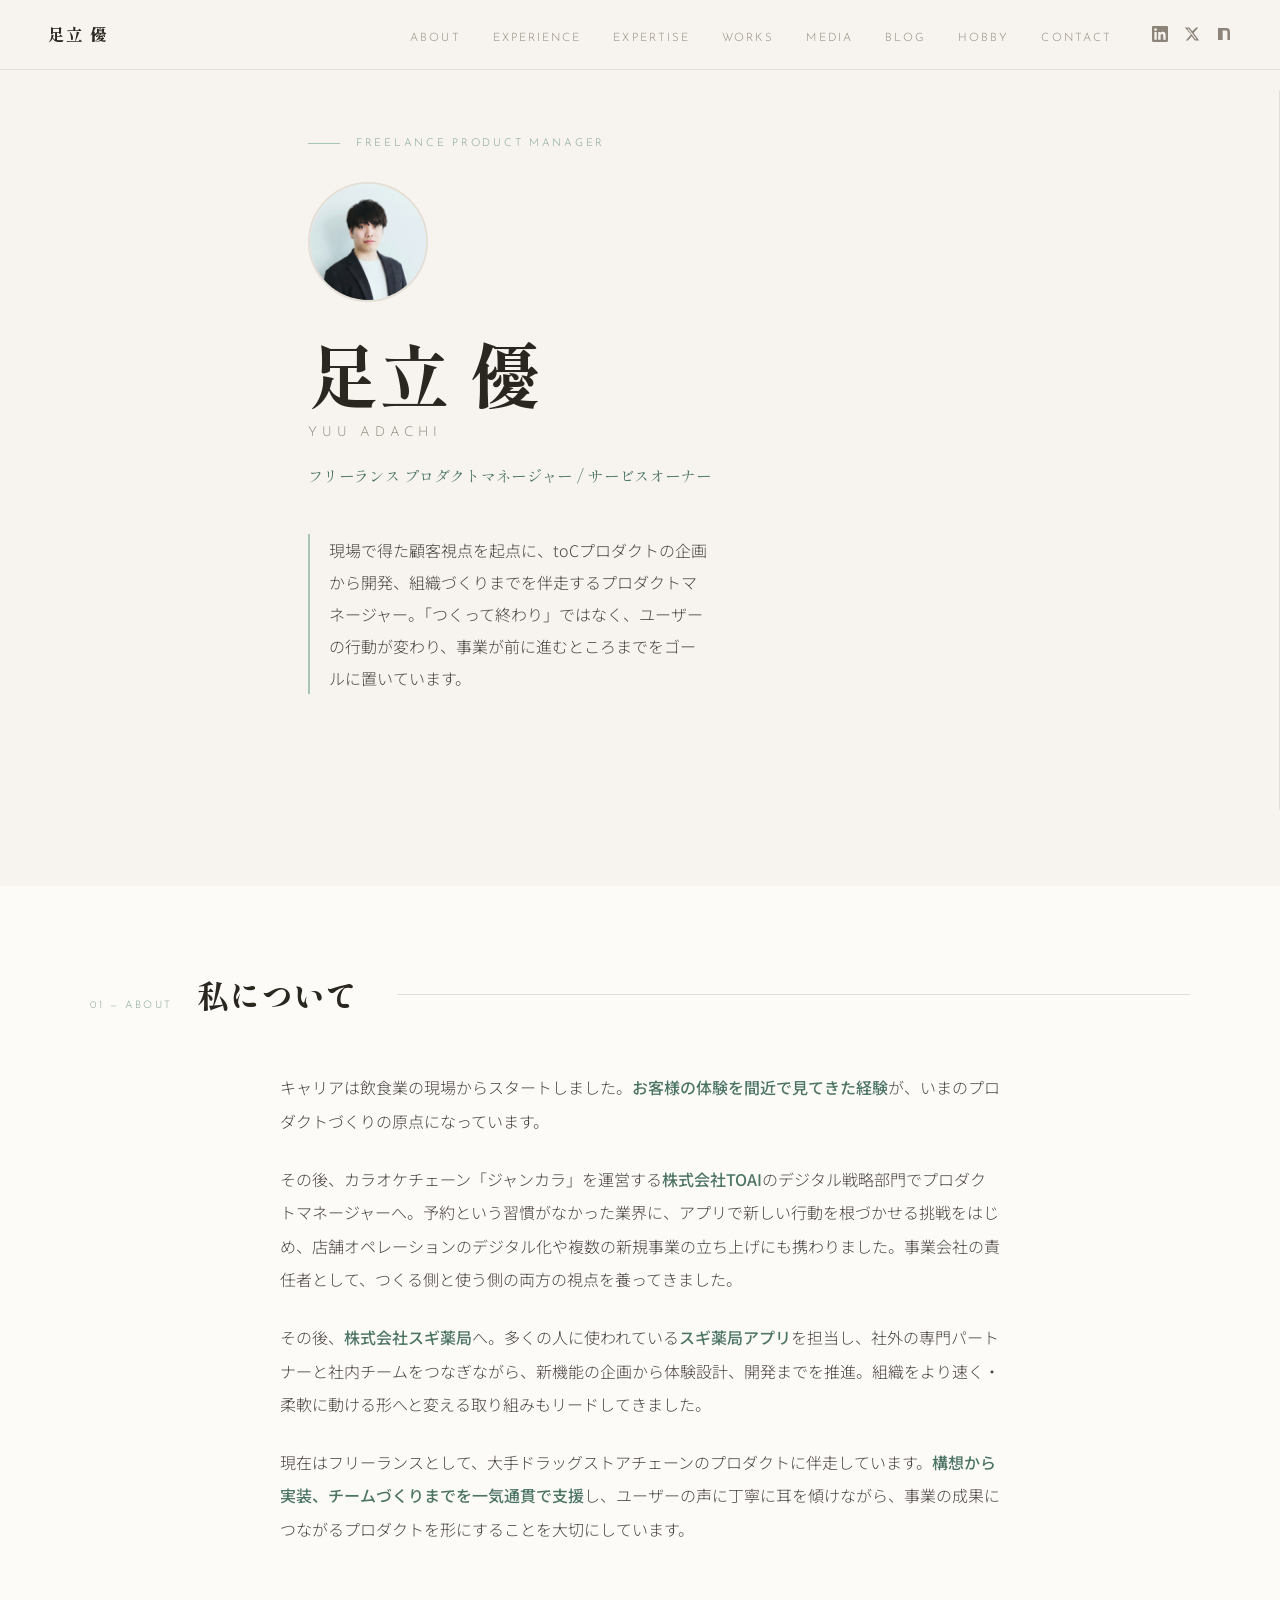
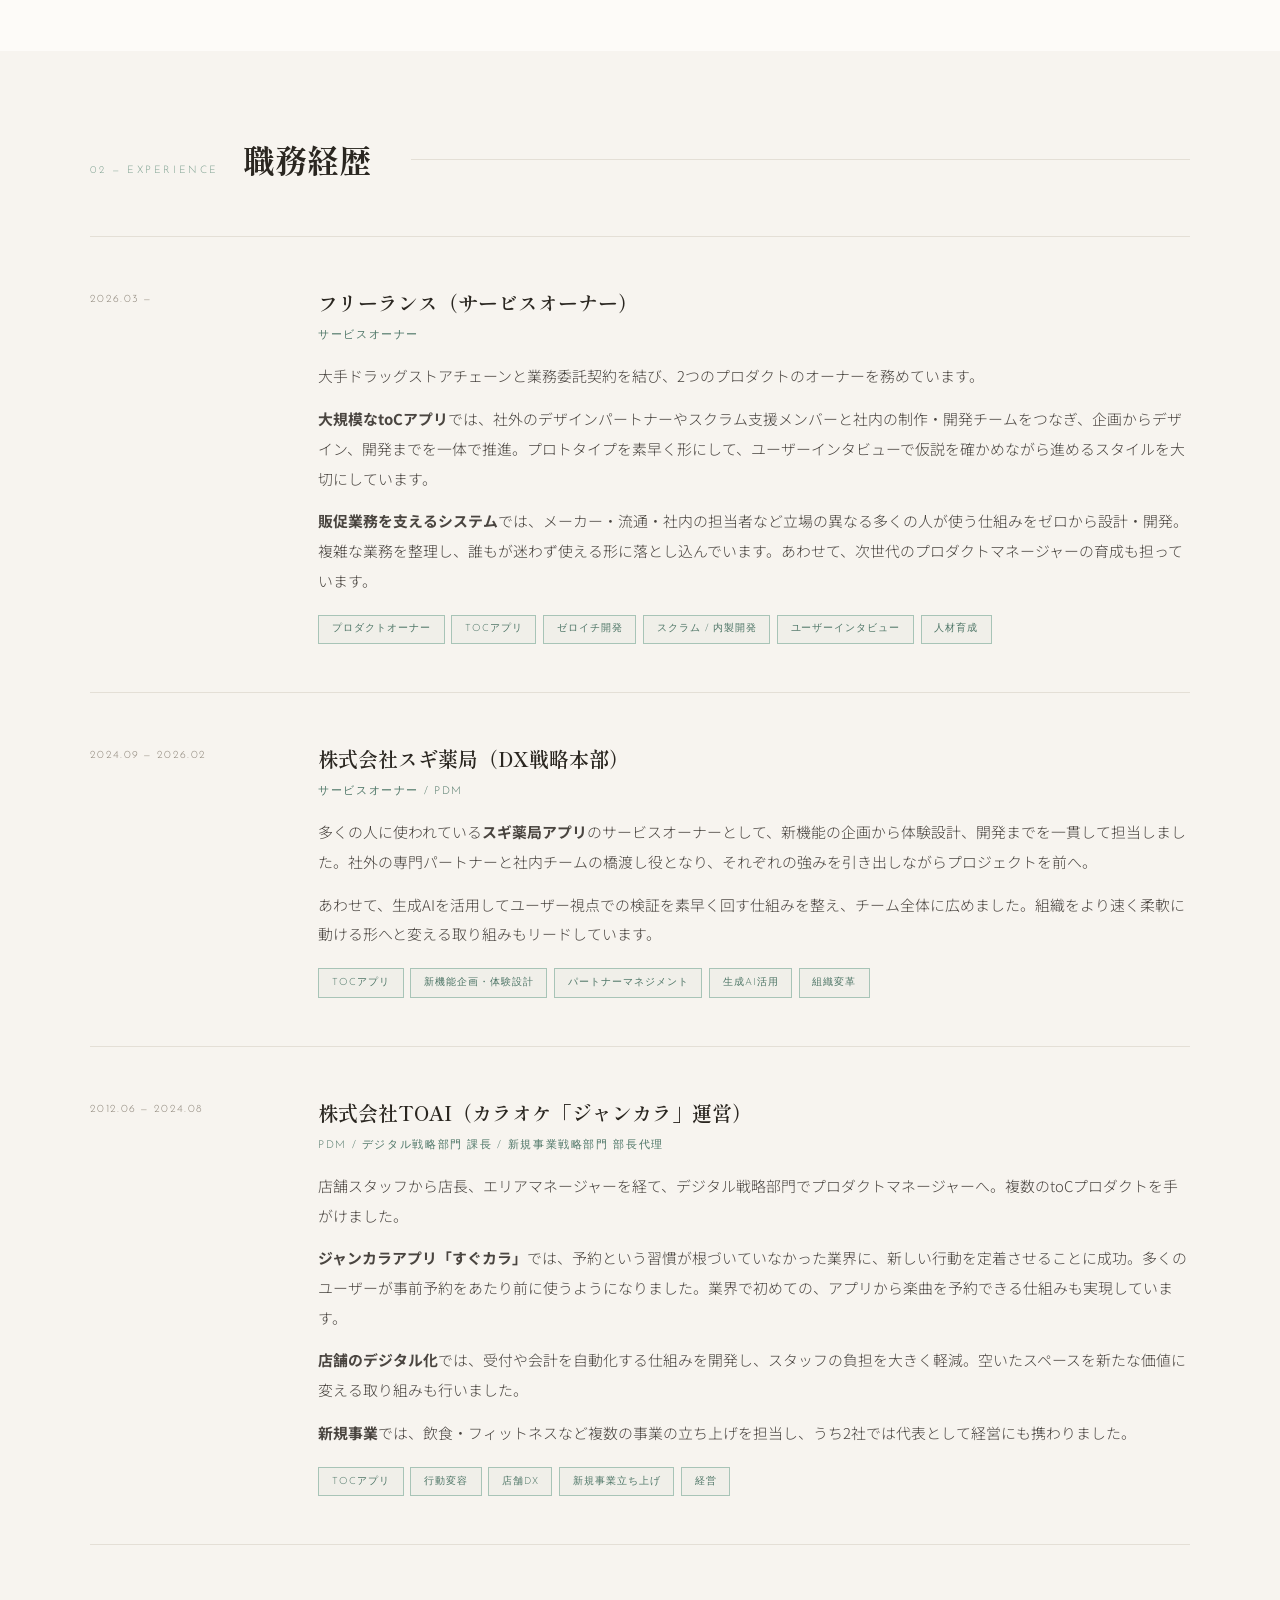
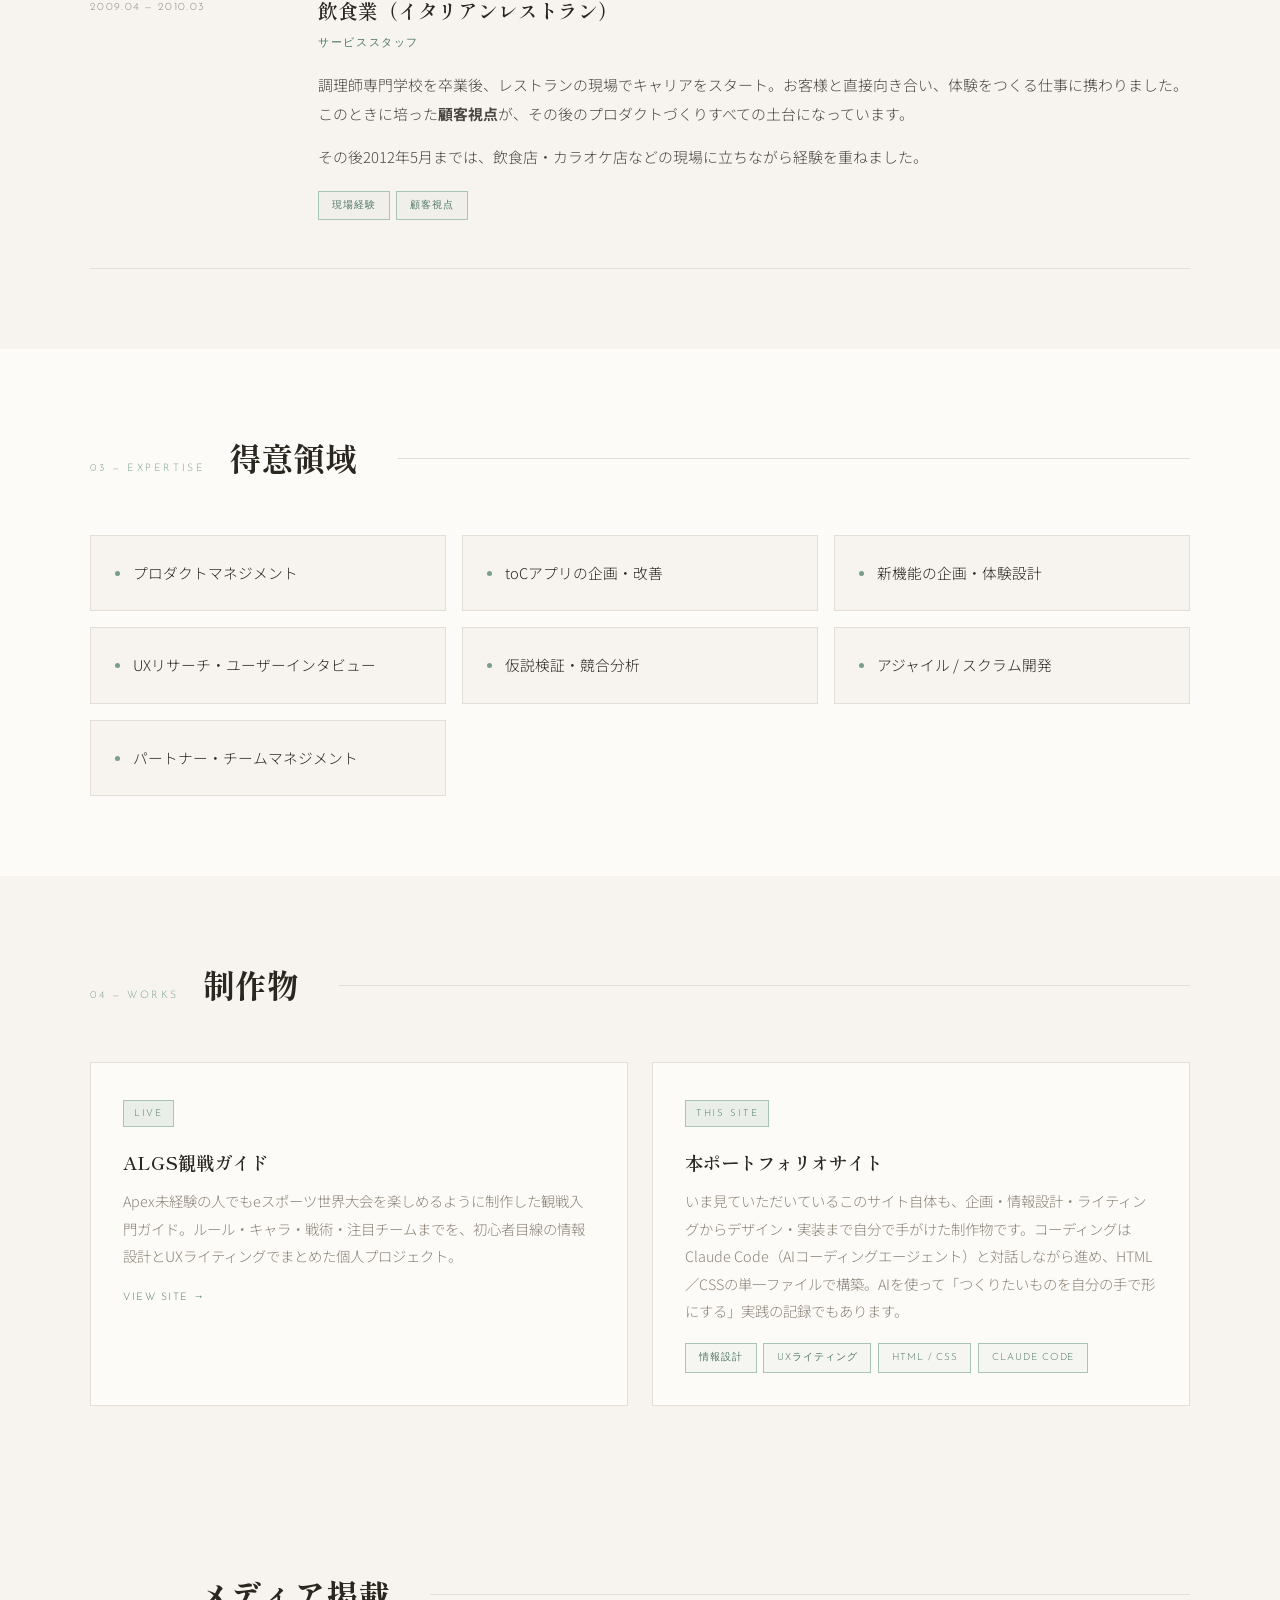
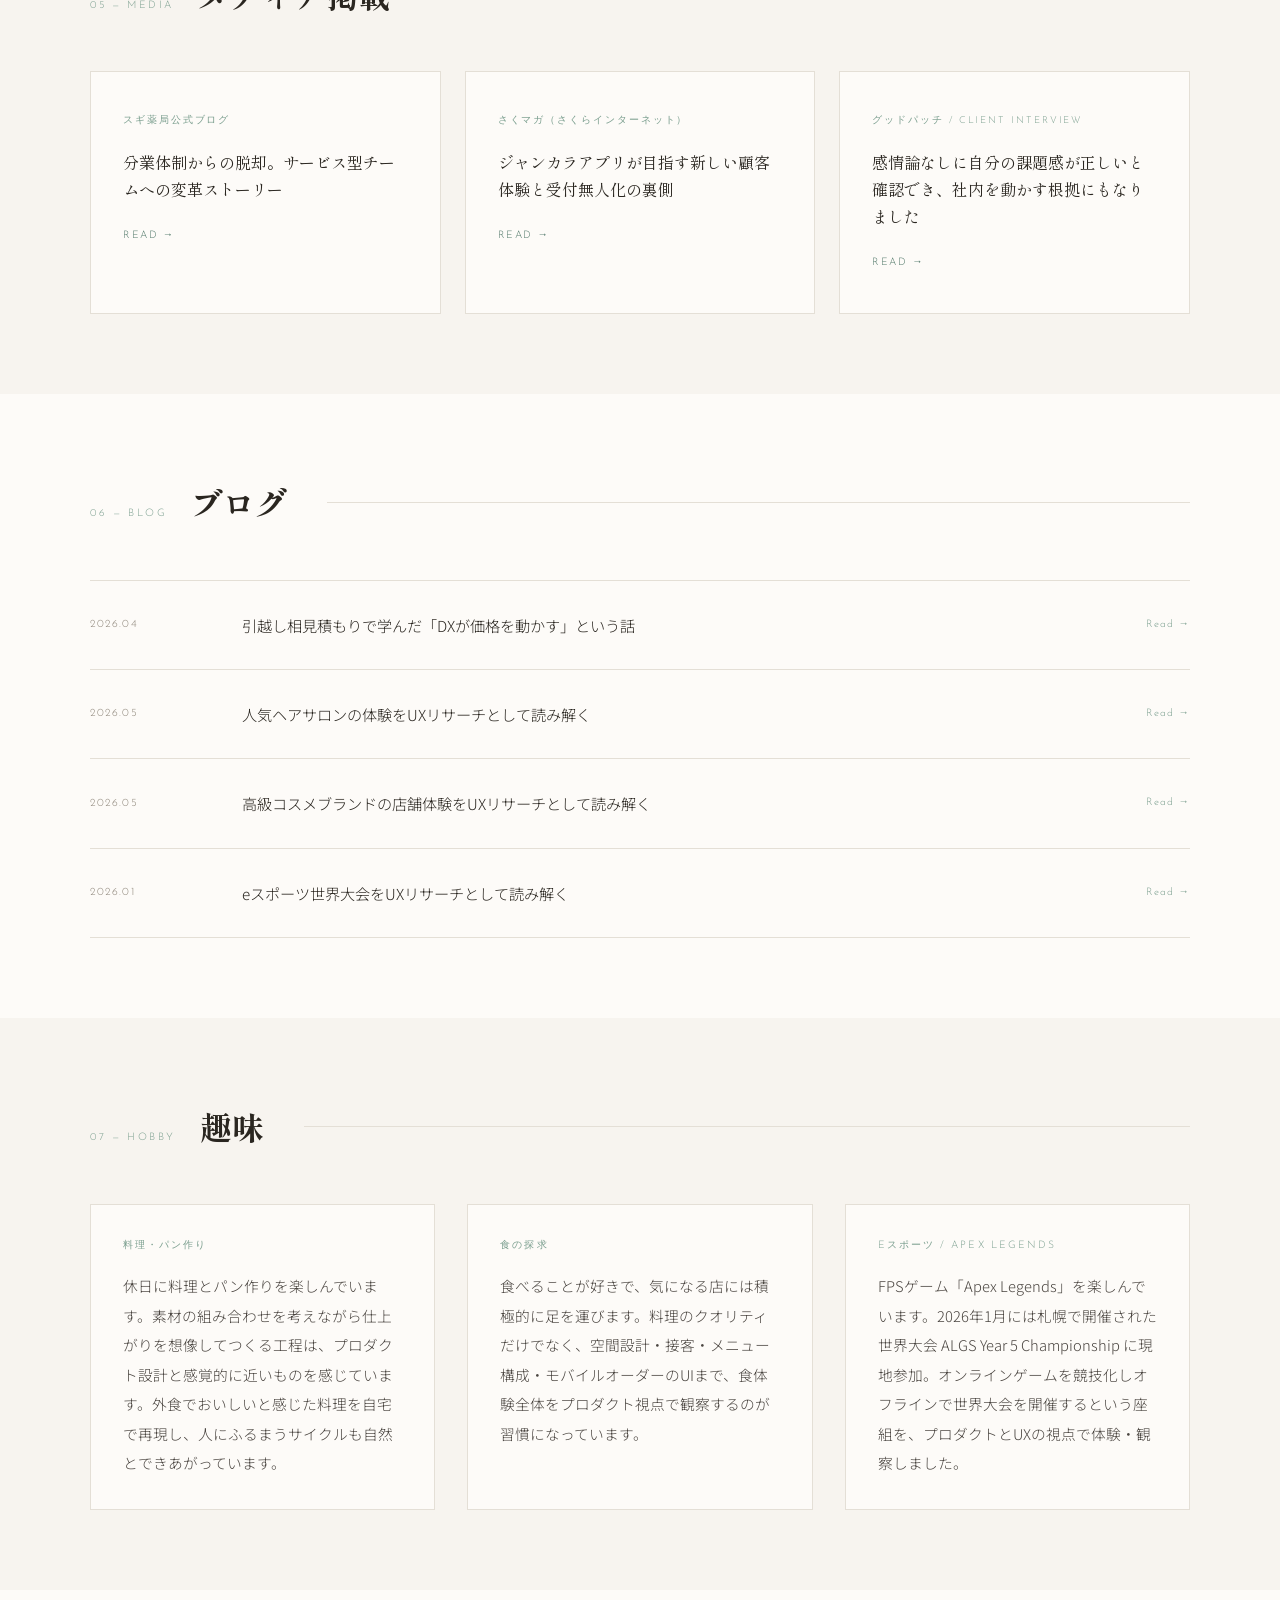
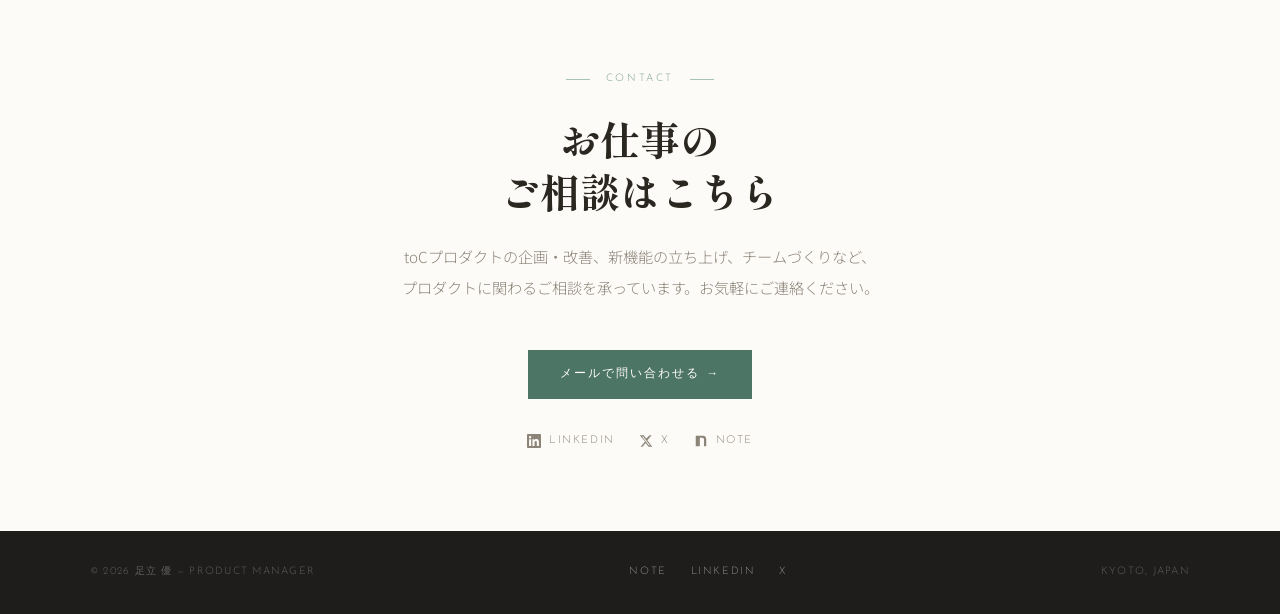
==== index.html @ 9108798f "Update index.html" ====
<!DOCTYPE html>
<html lang="ja">
<head>
<meta charset="UTF-8">
<meta name="viewport" content="width=device-width, initial-scale=1.0">
<title>足立 優 | プロダクトマネージャー・サービスオーナー</title>
<link rel="preconnect" href="https://fonts.googleapis.com">
<link href="https://fonts.googleapis.com/css2?family=Shippori+Mincho:wght@400;600;800&family=Josefin+Sans:wght@300;400&family=Noto+Sans+JP:wght@300;400;500&display=swap" rel="stylesheet">
<style>
  :root {
    --cream: #f7f4ef;
    --warm-white: #fdfbf8;
    --sage: #7a9e8e;
    --sage-light: #a8c4b7;
    --sage-dark: #4d7566;
    --gold: #b5935a;
    --ink: #2a2620;
    --muted: #8c8478;
    --border: #e4dfd6;
    --dark-bg: #1e1d1b;
    --dark-surface: #252420;
  }
  *, *::before, *::after { box-sizing: border-box; margin: 0; padding: 0; }
  html { scroll-behavior: smooth; }
  body {
    background: var(--cream);
    color: var(--ink);
    font-family: 'Noto Sans JP', sans-serif;
    font-weight: 300;
    line-height: 1.8;
    overflow-x: hidden;
  }
  nav {
    position: fixed; top: 0; left: 0; right: 0; z-index: 100;
    display: flex; justify-content: space-between; align-items: center;
    padding: 1.2rem 3rem;
    background: rgba(247,244,239,0.92);
    backdrop-filter: blur(16px);
    border-bottom: 1px solid var(--border);
  }
  .nav-logo {
    font-family: 'Shippori Mincho', serif;
    font-weight: 800; font-size: 1.05rem;
    letter-spacing: 0.08em; color: var(--ink);
    text-decoration: none;
  }
  .nav-right { display: flex; align-items: center; gap: 2.5rem; }
  .nav-links { display: flex; gap: 2rem; list-style: none; }
  .nav-links a {
    font-family: 'Josefin Sans', sans-serif;
    font-size: 0.72rem; letter-spacing: 0.18em;
    text-transform: uppercase; color: var(--muted);
    text-decoration: none; transition: color 0.2s;
  }
  .nav-links a:hover { color: var(--sage-dark); }
  .nav-social { display: flex; gap: 1rem; }
  .nav-social a { color: var(--muted); text-decoration: none; transition: color 0.2s; display: flex; align-items: center; }
  .nav-social a:hover { color: var(--sage-dark); }
  .nav-social svg { width: 16px; height: 16px; fill: currentColor; }
  #hero {
    min-height: 90vh;
    display: flex;
    align-items: center;
    padding-top: 70px;
  }
  .hero-left {
    display: flex; flex-direction: column; justify-content: center;
    padding: 4rem 3rem;
    max-width: 760px;
    margin: 0 auto;
    width: 100%;
  }
  .hero-left::after {
    content: '';
    position: absolute; right: 0; top: 10%; bottom: 10%;
    width: 1px; background: var(--border);
  }
  .hero-photo { margin-bottom: 1.5rem; }
  .hero-photo img {
    width: 120px; height: 120px;
    border-radius: 50%;
    object-fit: cover;
    border: 2px solid var(--border);
  }
  .hero-photo-placeholder {
    width: 120px; height: 120px; border-radius: 50%;
    background: var(--warm-white); border: 2px solid var(--border);
    display: flex; flex-direction: column; align-items: center; justify-content: center;
    overflow: hidden;
  }
  .hero-photo-placeholder svg { width: 50px; height: 50px; }
  .hero-photo-placeholder span { display: none; }
  .hero-eyebrow {
    font-family: 'Josefin Sans', sans-serif;
    font-size: 0.68rem; letter-spacing: 0.25em;
    text-transform: uppercase; color: var(--sage);
    margin-bottom: 1.8rem;
    display: flex; align-items: center; gap: 1rem;
  }
  .hero-eyebrow::before {
    content: ''; display: inline-block;
    width: 2rem; height: 1px; background: var(--sage-light);
  }
  .hero-name {
    font-family: 'Shippori Mincho', serif;
    font-weight: 800;
    font-size: clamp(3.2rem, 5.5vw, 5rem);
    line-height: 1.1;
    letter-spacing: 0.02em;
    margin-bottom: 0.6rem;
    color: var(--ink);
  }
  .hero-name-en {
    font-family: 'Josefin Sans', sans-serif;
    font-weight: 300; font-size: 0.85rem;
    letter-spacing: 0.35em; color: var(--muted);
    margin-bottom: 1rem;
    text-transform: uppercase;
  }
  .hero-title-jp {
    font-family: 'Shippori Mincho', serif;
    font-size: 0.95rem; color: var(--sage-dark);
    margin-bottom: 2.8rem;
    letter-spacing: 0.02em;
  }
  .hero-desc {
    font-size: 1rem; line-height: 2;
    color: #4a4540; max-width: 400px;
    margin-bottom: 3rem;
    border-left: 2px solid var(--sage-light);
    padding-left: 1.2rem;
  }
  .hero-actions { display: flex; gap: 1rem; flex-wrap: wrap; }
  .btn-primary {
    display: inline-flex; align-items: center; gap: 0.6rem;
    font-family: 'Josefin Sans', sans-serif;
    font-size: 0.72rem; letter-spacing: 0.18em;
    text-transform: uppercase; color: var(--warm-white);
    background: var(--sage-dark);
    padding: 0.9rem 2rem;
    text-decoration: none;
    transition: background 0.25s, transform 0.2s;
  }
  .btn-primary:hover { background: var(--sage); transform: translateY(-2px); }
  .btn-secondary {
    display: inline-flex; align-items: center; gap: 0.6rem;
    font-family: 'Josefin Sans', sans-serif;
    font-size: 0.72rem; letter-spacing: 0.18em;
    text-transform: uppercase; color: var(--sage-dark);
    background: transparent;
    padding: 0.9rem 2rem;
    text-decoration: none;
    border: 1px solid var(--sage-light);
    transition: background 0.25s, color 0.25s;
  }
  .btn-secondary:hover { background: var(--sage-light); color: var(--warm-white); }
  .hero-right {
    display: flex; flex-direction: column; justify-content: center;
    padding: 6rem 4rem;
    background: var(--warm-white);
    gap: 2.5rem;
  }
  .stat-grid { display: grid; grid-template-columns: 1fr 1fr; gap: 2rem; }
  .stat-item {
    padding: 1.5rem;
    border: 1px solid var(--border);
    background: var(--cream);
    transition: border-color 0.2s;
  }
  .stat-item:hover { border-color: var(--sage-light); }
  .stat-num {
    font-family: 'Shippori Mincho', serif;
    font-weight: 800; font-size: 2.2rem;
    color: var(--ink); line-height: 1;
    margin-bottom: 0.3rem;
  }
  .stat-unit { font-size: 1rem; color: var(--gold); }
  .stat-label {
    font-family: 'Josefin Sans', sans-serif;
    font-size: 0.62rem; letter-spacing: 0.15em;
    text-transform: uppercase; color: var(--muted);
  }
  .hero-social-block { padding-top: 1.5rem; border-top: 1px solid var(--border); }
  .social-label {
    font-family: 'Josefin Sans', sans-serif;
    font-size: 0.62rem; letter-spacing: 0.2em;
    text-transform: uppercase; color: var(--muted);
    margin-bottom: 1rem;
  }
  .social-links { display: flex; gap: 1rem; }
  .social-link {
    display: inline-flex; align-items: center; gap: 0.5rem;
    font-family: 'Josefin Sans', sans-serif;
    font-size: 0.7rem; letter-spacing: 0.12em;
    text-transform: uppercase;
    color: var(--sage-dark); text-decoration: none;
    padding: 0.5rem 1rem;
    border: 1px solid var(--border);
    background: var(--warm-white);
    transition: background 0.2s, border-color 0.2s, color 0.2s;
  }
  .social-link:hover { background: var(--sage-dark); color: var(--warm-white); border-color: var(--sage-dark); }
  .social-link svg { width: 14px; height: 14px; fill: currentColor; }
  section { padding: 5rem 3rem; }
  section > * { max-width: 1100px; margin-left: auto; margin-right: auto; }
  .section-header { display: flex; align-items: baseline; gap: 1.5rem; margin-bottom: 3rem; }
  .section-eyebrow {
    font-family: 'Josefin Sans', sans-serif;
    font-size: 0.65rem; letter-spacing: 0.25em;
    color: var(--sage); text-transform: uppercase; white-space: nowrap;
  }
  .section-title { font-family: 'Shippori Mincho', serif; font-weight: 800; font-size: 2rem; color: var(--ink); }
  .section-line { flex: 1; height: 1px; background: var(--border); margin-left: 1rem; align-self: center; }
  #about { background: var(--warm-white); }
  .about-grid { display: grid; grid-template-columns: 3fr 2fr; gap: 5rem; align-items: start; }
  .about-text p { font-size: 1rem; line-height: 2.1; color: #4a4540; margin-bottom: 1.5rem; }
  .about-text strong { color: var(--sage-dark); font-weight: 500; }
  .skills-title {
    font-family: 'Josefin Sans', sans-serif;
    font-size: 0.65rem; letter-spacing: 0.22em;
    text-transform: uppercase; color: var(--muted);
    margin-bottom: 1.2rem; padding-bottom: 0.8rem;
    border-bottom: 1px solid var(--border);
  }
  .skills-list { display: flex; flex-direction: column; }
  .skill-tag {
    font-size: 0.88rem; padding: 0.8rem 0;
    border-bottom: 1px solid var(--border); color: var(--ink);
    display: flex; align-items: center; gap: 0.8rem;
  }
  .skill-tag::before {
    content: ''; display: inline-block;
    width: 4px; height: 4px;
    background: var(--sage-light); border-radius: 50%; flex-shrink: 0;
  }
  #experience { background: var(--cream); }
  .exp-list { display: flex; flex-direction: column; }
  .exp-item { display: grid; grid-template-columns: 180px 1fr; gap: 3rem; padding: 3rem 0; border-bottom: 1px solid var(--border); }
  .exp-item:first-child { border-top: 1px solid var(--border); }
  .exp-period { font-family: 'Josefin Sans', sans-serif; font-size: 0.68rem; letter-spacing: 0.12em; color: var(--muted); padding-top: 0.3rem; text-transform: uppercase; }
  .exp-current {
    display: inline-block; background: var(--sage); color: var(--warm-white);
    font-family: 'Josefin Sans', sans-serif; font-size: 0.58rem; letter-spacing: 0.18em;
    padding: 0.25rem 0.6rem; margin-top: 0.6rem; text-transform: uppercase;
  }
  .exp-company { font-family: 'Shippori Mincho', serif; font-weight: 600; font-size: 1.25rem; margin-bottom: 0.3rem; color: var(--ink); }
  .exp-role { font-family: 'Josefin Sans', sans-serif; font-size: 0.68rem; letter-spacing: 0.15em; color: var(--sage-dark); text-transform: uppercase; margin-bottom: 1rem; }
  .exp-desc { font-size: 0.93rem; line-height: 2; color: #4a4540; }
  .exp-desc br { display: block; content: ''; margin-top: 0.8rem; }
  .exp-tags { display: flex; flex-wrap: wrap; gap: 0.4rem; margin-top: 1.2rem; }
  .exp-tag { font-family: 'Josefin Sans', sans-serif; font-size: 0.62rem; letter-spacing: 0.1em; padding: 0.3rem 0.8rem; border: 1px solid var(--sage-light); color: var(--sage-dark); text-transform: uppercase; background: rgba(122,158,142,0.06); }
  #media { background: var(--cream); }
  .media-grid { display: grid; grid-template-columns: repeat(3, 1fr); gap: 1.5rem; }
  .media-card { background: var(--warm-white); border: 1px solid var(--border); padding: 2.5rem 2rem; text-decoration: none; display: block; transition: border-color 0.25s, transform 0.2s; position: relative; overflow: hidden; }
  .media-card::before { content: ''; position: absolute; top: 0; left: 0; right: 0; height: 2px; background: var(--sage); transform: scaleX(0); transform-origin: left; transition: transform 0.3s ease; }
  .media-card:hover { border-color: var(--sage-light); transform: translateY(-4px); }
  .media-card:hover::before { transform: scaleX(1); }
  .media-source { font-family: 'Josefin Sans', sans-serif; font-size: 0.6rem; letter-spacing: 0.2em; text-transform: uppercase; color: var(--sage); margin-bottom: 1.2rem; }
  .media-title { font-family: 'Shippori Mincho', serif; font-size: 1rem; line-height: 1.7; color: var(--ink); margin-bottom: 1.5rem; }
  .media-arrow { font-family: 'Josefin Sans', sans-serif; font-size: 0.65rem; letter-spacing: 0.15em; color: var(--sage-dark); text-transform: uppercase; transition: letter-spacing 0.2s; }
  .media-card:hover .media-arrow { letter-spacing: 0.25em; }
  #contact { background: var(--warm-white); text-align: center; }
  .contact-inner { max-width: 560px; margin: 0 auto; }
  .contact-tag { font-family: 'Josefin Sans', sans-serif; font-size: 0.65rem; letter-spacing: 0.25em; text-transform: uppercase; color: var(--sage); margin-bottom: 1.5rem; display: flex; align-items: center; justify-content: center; gap: 1rem; }
  .contact-tag::before, .contact-tag::after { content: ''; display: inline-block; width: 1.5rem; height: 1px; background: var(--sage-light); }
  .contact-title { font-family: 'Shippori Mincho', serif; font-weight: 800; font-size: 2.5rem; line-height: 1.3; margin-bottom: 1.5rem; color: var(--ink); }
  .contact-sub { font-size: 0.95rem; color: var(--muted); margin-bottom: 3rem; line-height: 2; }
  .contact-social { display: flex; gap: 1.5rem; justify-content: center; margin-top: 2rem; }
  .contact-social a { display: inline-flex; align-items: center; gap: 0.5rem; font-family: 'Josefin Sans', sans-serif; font-size: 0.68rem; letter-spacing: 0.15em; text-transform: uppercase; color: var(--muted); text-decoration: none; transition: color 0.2s; }
  .contact-social a:hover { color: var(--sage-dark); }
  .contact-social svg { width: 14px; height: 14px; fill: currentColor; }
  /* ── HOBBY ── */
  #hobby { background: var(--cream); overflow: hidden; }
  .slider-wrapper { position: relative; }
  .slider-track {
    display: flex; gap: 1.5rem;
    overflow-x: auto; scroll-snap-type: x mandatory;
    scroll-behavior: smooth;
    -webkit-overflow-scrolling: touch;
    scrollbar-width: none;
    padding-bottom: 0.5rem;
  }
  .slider-track::-webkit-scrollbar { display: none; }
  .slider-item {
    flex: 0 0 calc(40% - 0.75rem);
    scroll-snap-align: start;
    aspect-ratio: 4/3;
    overflow: hidden;
    border: 1px solid var(--border);
  }
  .slider-item img {
    width: 100%; height: 100%;
    object-fit: cover;
    transition: transform 0.4s ease;
    display: block;
  }
  .slider-item:hover img { transform: scale(1.04); }
  .slider-controls {
    display: flex; gap: 0.8rem; margin-top: 1.5rem;
    align-items: center;
  }
  .slider-btn {
    font-family: 'Josefin Sans', sans-serif;
    font-size: 0.7rem; letter-spacing: 0.15em;
    text-transform: uppercase; color: var(--sage-dark);
    background: none; border: 1px solid var(--sage-light);
    padding: 0.6rem 1.2rem; cursor: pointer;
    transition: all 0.2s;
  }
  .slider-btn:hover { background: var(--sage-dark); color: var(--warm-white); border-color: var(--sage-dark); }
  .hobby-caption {
    font-family: 'Josefin Sans', sans-serif;
    font-size: 0.65rem; letter-spacing: 0.15em;
    text-transform: uppercase; color: var(--muted);
    margin-top: 1.5rem;
  }

  /* ── SKILLS ── */
  .skills-grid { display: grid; grid-template-columns: repeat(3, 1fr); gap: 1rem; }
  .skill-card {
    padding: 1.5rem;
    border: 1px solid var(--border);
    background: var(--cream);
    font-size: 0.92rem;
    color: var(--ink);
    display: flex; align-items: center; gap: 0.8rem;
    transition: border-color 0.2s;
  }
  .skill-card::before {
    content: ''; display: inline-block;
    width: 5px; height: 5px;
    background: var(--sage); border-radius: 50%;
    flex-shrink: 0;
  }
  .skill-card:hover { border-color: var(--sage-light); }

  /* ── WORKS ── */
  #works { background: var(--cream); }
  .works-grid { display: grid; grid-template-columns: repeat(2, 1fr); gap: 1.5rem; }
  .work-card {
    background: var(--warm-white);
    border: 1px solid var(--border);
    padding: 2rem;
    text-decoration: none;
    display: block;
    transition: border-color 0.2s, transform 0.2s;
  }
  .work-card:hover { border-color: var(--sage-light); transform: translateY(-4px); }
  .work-badge {
    font-family: 'Josefin Sans', sans-serif;
    font-size: 0.6rem; letter-spacing: 0.2em;
    text-transform: uppercase;
    padding: 0.25rem 0.6rem; margin-bottom: 1.2rem;
    display: inline-block;
    background: rgba(122,158,142,0.15); color: var(--sage-dark);
    border: 1px solid var(--sage-light);
  }
  .work-name {
    font-family: 'Shippori Mincho', serif;
    font-weight: 600; font-size: 1.15rem;
    color: var(--ink); margin-bottom: 0.5rem;
  }
  .work-card-static { cursor: default; }
  .work-card-static:hover { border-color: var(--border); transform: none; }
  .work-desc { font-size: 0.9rem; line-height: 1.9; color: var(--muted); margin-bottom: 1.2rem; }
  .work-tags { display: flex; flex-wrap: wrap; gap: 0.4rem; }
  .work-arrow {
    font-family: 'Josefin Sans', sans-serif;
    font-size: 0.65rem; letter-spacing: 0.15em;
    color: var(--sage-dark); text-transform: uppercase;
  }

  /* ── HOBBY (slim) ── */
  .hobby-grid { display: grid; grid-template-columns: repeat(3, 1fr); gap: 2rem; }
  .hobby-text-item { padding: 2rem; border: 1px solid var(--border); background: var(--warm-white); }
  .hobby-label {
    font-family: 'Josefin Sans', sans-serif;
    font-size: 0.65rem; letter-spacing: 0.2em;
    text-transform: uppercase; color: var(--sage);
    margin-bottom: 1rem;
  }
  .hobby-text { font-size: 0.92rem; line-height: 2; color: #4a4540; }

  /* ── BLOG ── */
  #blog { background: var(--warm-white); }
  .blog-list { display: flex; flex-direction: column; gap: 0; }
  .blog-item {
    display: grid; grid-template-columns: 120px 1fr auto;
    gap: 2rem; padding: 2rem 0;
    border-bottom: 1px solid var(--border);
    align-items: center;
    text-decoration: none;
    transition: background 0.2s;
  }
  .blog-item:first-child { border-top: 1px solid var(--border); }
  .blog-item.coming-soon { cursor: default; opacity: 0.5; }
  .blog-date {
    font-family: 'Josefin Sans', sans-serif;
    font-size: 0.68rem; letter-spacing: 0.1em;
    color: var(--muted); text-transform: uppercase;
  }
  .blog-title {
    font-size: 0.95rem; color: var(--ink); line-height: 1.6;
  }
  .blog-arrow {
    font-family: 'Josefin Sans', sans-serif;
    font-size: 0.65rem; letter-spacing: 0.1em;
    color: var(--sage); white-space: nowrap;
  }
  .blog-coming {
    font-family: 'Josefin Sans', sans-serif;
    font-size: 0.65rem; letter-spacing: 0.15em;
    text-transform: uppercase; color: var(--muted);
    text-align: center; padding: 3rem 0;
    border: 1px dashed var(--border);
  }
  .blog-post { margin-top: 2rem; max-width: 720px; }
  .blog-close {
    font-family: 'Josefin Sans', sans-serif;
    font-size: 0.7rem; letter-spacing: 0.15em;
    text-transform: uppercase; color: var(--sage-dark);
    background: none; border: none; cursor: pointer;
    margin-bottom: 2.5rem; padding: 0; transition: color 0.2s;
  }
  .blog-close:hover { color: var(--sage); }
  .blog-post-header { margin-bottom: 2.5rem; padding-bottom: 2rem; border-bottom: 1px solid var(--border); }
  .blog-post-date {
    font-family: 'Josefin Sans', sans-serif;
    font-size: 0.65rem; letter-spacing: 0.2em;
    text-transform: uppercase; color: var(--sage); margin-bottom: 1rem;
  }
  .blog-post-title {
    font-family: 'Shippori Mincho', serif;
    font-weight: 800; font-size: 1.8rem;
    line-height: 1.4; color: var(--ink);
  }
  .blog-post-body p { font-size: 1rem; line-height: 2.1; color: #4a4540; margin-bottom: 1.5rem; }
  .blog-post-body h3 {
    font-family: 'Shippori Mincho', serif;
    font-weight: 600; font-size: 1.15rem;
    color: var(--ink); margin: 2.5rem 0 1rem;
    padding-left: 1rem; border-left: 3px solid var(--sage-light);
  }
  .blog-post-note { font-size: 0.85rem !important; color: var(--muted) !important; margin-top: 2rem; }

  footer { background: var(--dark-bg); color: rgba(255,255,255,0.3); padding: 2rem 3rem; }
  footer .footer-inner { max-width: 1100px; margin: 0 auto; display: flex; justify-content: space-between; align-items: center; }
  footer .footer-links { display: flex; gap: 1.5rem; }
  footer .footer-links a {
    font-family: 'Josefin Sans', sans-serif;
    font-size: 0.65rem; letter-spacing: 0.15em;
    text-transform: uppercase; color: rgba(255,255,255,0.5);
    text-decoration: none; transition: color 0.2s;
  }
  footer .footer-links a:hover { color: var(--sage-light); }
  footer p { font-family: 'Josefin Sans', sans-serif; font-size: 0.65rem; letter-spacing: 0.12em; text-transform: uppercase; }
  .hamburger { display: none; }
  .mobile-menu { display: none; }
  .mobile-menu.open { display: flex; }
  @media (max-width: 960px) {
    /* NAV */
    nav { padding: 1rem 1.5rem; }
    .nav-right { gap: 1rem; }
    .nav-links { display: none; }
    .nav-social { display: none; }
    .hamburger {
      display: flex; flex-direction: column; justify-content: center;
      gap: 5px; cursor: pointer; padding: 4px;
      background: none; border: none;
    }
    .hamburger span {
      display: block; width: 22px; height: 1.5px;
      background: var(--ink); transition: all 0.3s;
    }
    .mobile-menu {
      display: none;
      position: fixed; top: 0; left: 0; right: 0; bottom: 0;
      background: var(--warm-white);
      z-index: 200;
      flex-direction: column;
      align-items: center; justify-content: center;
      gap: 2.5rem;
    }
    .mobile-menu.open { display: flex; }
    .mobile-menu a {
      font-family: 'Shippori Mincho', serif;
      font-size: 1.8rem; font-weight: 800;
      color: var(--ink); text-decoration: none;
      letter-spacing: 0.05em;
    }
    .mobile-menu-close {
      position: absolute; top: 1.5rem; right: 1.5rem;
      font-family: 'Josefin Sans', sans-serif;
      font-size: 0.7rem; letter-spacing: 0.2em;
      text-transform: uppercase; color: var(--muted);
      background: none; border: none; cursor: pointer;
    }
    .mobile-social {
      display: flex; gap: 1.5rem; margin-top: 1rem;
    }
    .mobile-social a { color: var(--muted); }
    .mobile-social svg { width: 20px; height: 20px; fill: currentColor; }

    /* HERO */
    #hero { grid-template-columns: 1fr; min-height: auto; }
    .hero-left { padding: 5rem 1.5rem 2.5rem; }
    .hero-left::after { display: none; }
    .hero-name { font-size: 3rem; }
    .hero-desc { font-size: 0.95rem; max-width: 100%; }
    .hero-actions { flex-direction: column; }
    .btn-primary, .btn-secondary { text-align: center; justify-content: center; }
    .hero-right { padding: 2.5rem 1.5rem; }
    .stat-grid { grid-template-columns: repeat(2, 1fr); gap: 1rem; }
    .stat-num { font-size: 1.8rem; }
    .hero-social-block { padding-top: 1.2rem; }
    .social-links { flex-wrap: wrap; }

    /* SECTIONS */
    section { padding: 4rem 1.5rem; }
    .section-title { font-size: 1.6rem; }
    .section-header { gap: 1rem; margin-bottom: 2.5rem; }
    .section-line { display: none; }

    /* ABOUT */
    .about-grid { grid-template-columns: 1fr; gap: 2.5rem; }
    .about-text p { font-size: 0.95rem; }

    /* EXPERIENCE */
    .exp-item { grid-template-columns: 1fr; gap: 0.5rem; padding: 2rem 0; }
    .exp-company { font-size: 1.1rem; }
    .exp-desc { font-size: 0.9rem; }

    /* WORKS */
    .hobby-grid { grid-template-columns: 1fr; }
    .skills-grid { grid-template-columns: 1fr; }
    .works-grid { grid-template-columns: 1fr; gap: 1rem; }
    .slider-item { flex: 0 0 85%; }

    /* BLOG */
    .blog-item { grid-template-columns: 1fr auto; gap: 1rem; }
    .blog-date { display: none; }
    .blog-post-title { font-size: 1.4rem; }
    .blog-post-body p { font-size: 0.93rem; }
    .reactions-buttons { flex-direction: column; gap: 0.6rem; }
    .reaction-btn { width: 100%; justify-content: space-between; }

    /* MEDIA */
    .media-grid { grid-template-columns: 1fr; background: none; gap: 1px; }

    /* CONTACT */
    .contact-title { font-size: 1.8rem; }
    .contact-sub { font-size: 0.9rem; }
    .contact-social { flex-direction: column; align-items: center; gap: 1rem; }

    /* FOOTER */
    footer { flex-direction: column; gap: 0.8rem; text-align: center; padding: 1.8rem 1.5rem; }
  }

  @media (max-width: 480px) {
    .hero-name { font-size: 2.5rem; }
    .stat-grid { grid-template-columns: repeat(2, 1fr); gap: 0.8rem; }
    .stat-num { font-size: 1.5rem; }
    .exp-tags { gap: 0.3rem; }
    .exp-tag { font-size: 0.58rem; }
    .blog-post-title { font-size: 1.2rem; }
  }
</style>
</head>
<body>

<nav>
  <a href="#hero" class="nav-logo">足立 優</a>
  <div class="nav-right">
    <ul class="nav-links">
      <li><a href="#about">About</a></li>
      <li><a href="#experience">Experience</a></li>
      <li><a href="#skills">Expertise</a></li>
      <li><a href="#works">Works</a></li>
      <li><a href="#media">Media</a></li>
      <li><a href="#blog">Blog</a></li>
      <li><a href="#hobby">Hobby</a></li>
      <li><a href="#contact">Contact</a></li>
    </ul>
    <div class="nav-social">
      <a href="https://www.linkedin.com/in/%E5%84%AA-%E8%B6%B3%E7%AB%8B-1187ba326/" target="_blank" aria-label="LinkedIn">
        <svg viewBox="0 0 24 24"><path d="M20.447 20.452h-3.554v-5.569c0-1.328-.027-3.037-1.852-3.037-1.853 0-2.136 1.445-2.136 2.939v5.667H9.351V9h3.414v1.561h.046c.477-.9 1.637-1.85 3.37-1.85 3.601 0 4.267 2.37 4.267 5.455v6.286zM5.337 7.433a2.062 2.062 0 0 1-2.063-2.065 2.064 2.064 0 1 1 2.063 2.065zm1.782 13.019H3.555V9h3.564v11.452zM22.225 0H1.771C.792 0 0 .774 0 1.729v20.542C0 23.227.792 24 1.771 24h20.451C23.2 24 24 23.227 24 22.271V1.729C24 .774 23.2 0 22.222 0h.003z"/></svg>
      </a>
      <a href="https://x.com/yuuadachiuun" target="_blank" aria-label="X">
        <svg viewBox="0 0 24 24"><path d="M18.244 2.25h3.308l-7.227 8.26 8.502 11.24H16.17l-4.714-6.231-5.401 6.231H2.746l7.73-8.835L1.254 2.25H8.08l4.253 5.622zm-1.161 17.52h1.833L7.084 4.126H5.117z"/></svg>
      </a>
      <a href="https://note.com/yuu_adachi_uun" target="_blank" aria-label="note">
        <svg viewBox="0 0 24 24"><path d="M3 3h12.5c3.6 0 5.5 2.1 5.5 6v12h-3.9V9.4c0-1.7-.5-2.5-1.8-2.7-1.4-.2-5.3 0-5.3 0V21H3V3z"/></svg>
      </a>
    </div>
    <button class="hamburger" onclick="toggleMenu()" aria-label="メニュー">
      <span></span><span></span><span></span>
    </button>
  </div>
</nav>

<!-- MOBILE MENU -->
<div class="mobile-menu" id="mobileMenu">
  <button class="mobile-menu-close" onclick="toggleMenu()">✕ Close</button>
  <a href="#about" onclick="toggleMenu()">About</a>
  <a href="#experience" onclick="toggleMenu()">Experience</a>
  <a href="#skills" onclick="toggleMenu()">Expertise</a>
  <a href="#works" onclick="toggleMenu()">Works</a>
  <a href="#media" onclick="toggleMenu()">Media</a>
  <a href="#blog" onclick="toggleMenu()">Blog</a>
  <a href="#hobby" onclick="toggleMenu()">Hobby</a>
  <a href="#contact" onclick="toggleMenu()">Contact</a>
  <div class="mobile-social">
    <a href="https://www.linkedin.com/in/%E5%84%AA-%E8%B6%B3%E7%AB%8B-1187ba326/" target="_blank">
      <svg viewBox="0 0 24 24"><path d="M20.447 20.452h-3.554v-5.569c0-1.328-.027-3.037-1.852-3.037-1.853 0-2.136 1.445-2.136 2.939v5.667H9.351V9h3.414v1.561h.046c.477-.9 1.637-1.85 3.37-1.85 3.601 0 4.267 2.37 4.267 5.455v6.286zM5.337 7.433a2.062 2.062 0 0 1-2.063-2.065 2.064 2.064 0 1 1 2.063 2.065zm1.782 13.019H3.555V9h3.564v11.452zM22.225 0H1.771C.792 0 0 .774 0 1.729v20.542C0 23.227.792 24 1.771 24h20.451C23.2 24 24 23.227 24 22.271V1.729C24 .774 23.2 0 22.222 0h.003z"/></svg>
    </a>
    <a href="https://x.com/yuuadachiuun" target="_blank">
      <svg viewBox="0 0 24 24"><path d="M18.244 2.25h3.308l-7.227 8.26 8.502 11.24H16.17l-4.714-6.231-5.401 6.231H2.746l7.73-8.835L1.254 2.25H8.08l4.253 5.622zm-1.161 17.52h1.833L7.084 4.126H5.117z"/></svg>
    </a>
  </div>
</div>

<section id="hero">
  <div class="hero-left">
    <p class="hero-eyebrow">Freelance Product Manager</p>
    <div class="hero-photo">
      <img src="photo.webp" alt="足立 優">
    </div>
    <h1 class="hero-name">足立 優</h1>
    <p class="hero-name-en">Yuu Adachi</p>
    <p class="hero-title-jp">フリーランス プロダクトマネージャー / サービスオーナー</p>
    <p class="hero-desc">現場で得た顧客視点を起点に、toCプロダクトの企画から開発、組織づくりまでを伴走するプロダクトマネージャー。「つくって終わり」ではなく、ユーザーの行動が変わり、事業が前に進むところまでをゴールに置いています。</p>
  </div>
</section>

<section id="about">
  <div class="section-header fade-in">
    <span class="section-eyebrow">01 — About</span>
    <h2 class="section-title">私について</h2>
    <div class="section-line"></div>
  </div>
  <div class="about-grid fade-in" style="grid-template-columns: 1fr; max-width: 720px;">
    <div class="about-text">
      <p>キャリアは飲食業の現場からスタートしました。<strong>お客様の体験を間近で見てきた経験</strong>が、いまのプロダクトづくりの原点になっています。</p>
      <p>その後、カラオケチェーン「ジャンカラ」を運営する<strong>株式会社TOAI</strong>のデジタル戦略部門でプロダクトマネージャーへ。予約という習慣がなかった業界に、アプリで新しい行動を根づかせる挑戦をはじめ、店舗オペレーションのデジタル化や複数の新規事業の立ち上げにも携わりました。事業会社の責任者として、つくる側と使う側の両方の視点を養ってきました。</p>
      <p>その後、<strong>株式会社スギ薬局</strong>へ。多くの人に使われている<strong>スギ薬局アプリ</strong>を担当し、社外の専門パートナーと社内チームをつなぎながら、新機能の企画から体験設計、開発までを推進。組織をより速く・柔軟に動ける形へと変える取り組みもリードしてきました。</p>
      <p>現在はフリーランスとして、大手ドラッグストアチェーンのプロダクトに伴走しています。<strong>構想から実装、チームづくりまでを一気通貫で支援</strong>し、ユーザーの声に丁寧に耳を傾けながら、事業の成果につながるプロダクトを形にすることを大切にしています。</p>
    </div>
  </div>
</section>

<section id="experience">
  <div class="section-header fade-in">
    <span class="section-eyebrow">02 — Experience</span>
    <h2 class="section-title">職務経歴</h2>
    <div class="section-line"></div>
  </div>
  <div class="exp-list">

    <div class="exp-item fade-in">
      <div class="exp-period">2026.03 —</div>
      <div>
        <div class="exp-company">フリーランス（サービスオーナー）</div>
        <div class="exp-role">サービスオーナー</div>
        <div class="exp-desc">大手ドラッグストアチェーンと業務委託契約を結び、2つのプロダクトのオーナーを務めています。<br><br>
        <strong>大規模なtoCアプリ</strong>では、社外のデザインパートナーやスクラム支援メンバーと社内の制作・開発チームをつなぎ、企画からデザイン、開発までを一体で推進。プロトタイプを素早く形にして、ユーザーインタビューで仮説を確かめながら進めるスタイルを大切にしています。<br><br>
        <strong>販促業務を支えるシステム</strong>では、メーカー・流通・社内の担当者など立場の異なる多くの人が使う仕組みをゼロから設計・開発。複雑な業務を整理し、誰もが迷わず使える形に落とし込んでいます。あわせて、次世代のプロダクトマネージャーの育成も担っています。</div>
        <div class="exp-tags">
          <span class="exp-tag">プロダクトオーナー</span>
          <span class="exp-tag">toCアプリ</span>
          <span class="exp-tag">ゼロイチ開発</span>
          <span class="exp-tag">スクラム / 内製開発</span>
          <span class="exp-tag">ユーザーインタビュー</span>
          <span class="exp-tag">人材育成</span>
        </div>
      </div>
    </div>

    <div class="exp-item fade-in">
      <div class="exp-period">2024.09 — 2026.02</div>
      <div>
        <div class="exp-company">株式会社スギ薬局（DX戦略本部）</div>
        <div class="exp-role">サービスオーナー / PdM</div>
        <div class="exp-desc">多くの人に使われている<strong>スギ薬局アプリ</strong>のサービスオーナーとして、新機能の企画から体験設計、開発までを一貫して担当しました。社外の専門パートナーと社内チームの橋渡し役となり、それぞれの強みを引き出しながらプロジェクトを前へ。<br><br>あわせて、生成AIを活用してユーザー視点での検証を素早く回す仕組みを整え、チーム全体に広めました。組織をより速く柔軟に動ける形へと変える取り組みもリードしています。</div>
        <div class="exp-tags">
          <span class="exp-tag">toCアプリ</span>
          <span class="exp-tag">新機能企画・体験設計</span>
          <span class="exp-tag">パートナーマネジメント</span>
          <span class="exp-tag">生成AI活用</span>
          <span class="exp-tag">組織変革</span>
        </div>
      </div>
    </div>

    <div class="exp-item fade-in">
      <div class="exp-period">2012.06 — 2024.08</div>
      <div>
        <div class="exp-company">株式会社TOAI（カラオケ「ジャンカラ」運営）</div>
        <div class="exp-role">PdM / デジタル戦略部門 課長 / 新規事業戦略部門 部長代理</div>
        <div class="exp-desc">店舗スタッフから店長、エリアマネージャーを経て、デジタル戦略部門でプロダクトマネージャーへ。複数のtoCプロダクトを手がけました。<br><br>
        <strong>ジャンカラアプリ「すぐカラ」</strong>では、予約という習慣が根づいていなかった業界に、新しい行動を定着させることに成功。多くのユーザーが事前予約をあたり前に使うようになりました。業界で初めての、アプリから楽曲を予約できる仕組みも実現しています。<br><br>
        <strong>店舗のデジタル化</strong>では、受付や会計を自動化する仕組みを開発し、スタッフの負担を大きく軽減。空いたスペースを新たな価値に変える取り組みも行いました。<br><br>
        <strong>新規事業</strong>では、飲食・フィットネスなど複数の事業の立ち上げを担当し、うち2社では代表として経営にも携わりました。</div>
        <div class="exp-tags">
          <span class="exp-tag">toCアプリ</span>
          <span class="exp-tag">行動変容</span>
          <span class="exp-tag">店舗DX</span>
          <span class="exp-tag">新規事業立ち上げ</span>
          <span class="exp-tag">経営</span>
        </div>
      </div>
    </div>

    <div class="exp-item fade-in">
      <div class="exp-period">2009.04 — 2010.03</div>
      <div>
        <div class="exp-company">飲食業（イタリアンレストラン）</div>
        <div class="exp-role">サービススタッフ</div>
        <div class="exp-desc">調理師専門学校を卒業後、レストランの現場でキャリアをスタート。お客様と直接向き合い、体験をつくる仕事に携わりました。このときに培った<strong>顧客視点</strong>が、その後のプロダクトづくりすべての土台になっています。<br><br>その後2012年5月までは、飲食店・カラオケ店などの現場に立ちながら経験を重ねました。</div>
        <div class="exp-tags">
          <span class="exp-tag">現場経験</span>
          <span class="exp-tag">顧客視点</span>
        </div>
      </div>
    </div>

  </div>
</section>

<!-- SKILLS -->
<section id="skills" style="background: var(--warm-white);">
  <div class="section-header fade-in">
    <span class="section-eyebrow">03 — Expertise</span>
    <h2 class="section-title">得意領域</h2>
    <div class="section-line"></div>
  </div>
  <div class="fade-in">
    <div class="skills-grid">
      <div class="skill-card">プロダクトマネジメント</div>
      <div class="skill-card">toCアプリの企画・改善</div>
      <div class="skill-card">新機能の企画・体験設計</div>
      <div class="skill-card">UXリサーチ・ユーザーインタビュー</div>
      <div class="skill-card">仮説検証・競合分析</div>
      <div class="skill-card">アジャイル / スクラム開発</div>
      <div class="skill-card">パートナー・チームマネジメント</div>
    </div>
  </div>
</section>

<!-- WORKS -->
<section id="works">
  <div class="section-header fade-in">
    <span class="section-eyebrow">04 — Works</span>
    <h2 class="section-title">制作物</h2>
    <div class="section-line"></div>
  </div>
  <div class="works-grid fade-in">
    <a href="https://algs-guide.vercel.app/" target="_blank" class="work-card">
      <div class="work-badge">Live</div>
      <div class="work-name">ALGS観戦ガイド</div>
      <div class="work-desc">Apex未経験の人でもeスポーツ世界大会を楽しめるように制作した観戦入門ガイド。ルール・キャラ・戦術・注目チームまでを、初心者目線の情報設計とUXライティングでまとめた個人プロジェクト。</div>
      <div class="work-arrow">View Site →</div>
    </a>
    <div class="work-card work-card-static">
      <div class="work-badge">This Site</div>
      <div class="work-name">本ポートフォリオサイト</div>
      <div class="work-desc">いま見ていただいているこのサイト自体も、企画・情報設計・ライティングからデザイン・実装まで自分で手がけた制作物です。コーディングはClaude Code（AIコーディングエージェント）と対話しながら進め、HTML／CSSの単一ファイルで構築。AIを使って「つくりたいものを自分の手で形にする」実践の記録でもあります。</div>
      <div class="work-tags">
        <span class="exp-tag">情報設計</span>
        <span class="exp-tag">UXライティング</span>
        <span class="exp-tag">HTML / CSS</span>
        <span class="exp-tag">Claude Code</span>
      </div>
    </div>
  </div>
</section>

<!-- MEDIA -->
<section id="media">
  <div class="section-header fade-in">
    <span class="section-eyebrow">05 — Media</span>
    <h2 class="section-title">メディア掲載</h2>
    <div class="section-line"></div>
  </div>
  <div class="media-grid fade-in">
    <a href="https://dx.sugi-recruit.jp/project-story/article/service-team" target="_blank" class="media-card">
      <div class="media-source">スギ薬局公式ブログ</div>
      <div class="media-title">分業体制からの脱却。サービス型チームへの変革ストーリー</div>
      <div class="media-arrow">Read →</div>
    </a>
    <a href="https://sakumaga.sakura.ad.jp/entry/toai/" target="_blank" class="media-card">
      <div class="media-source">さくマガ（さくらインターネット）</div>
      <div class="media-title">ジャンカラアプリが目指す新しい顧客体験と受付無人化の裏側</div>
      <div class="media-arrow">Read →</div>
    </a>
    <a href="https://design-partnership.goodpatch.com/lp_product_growth_diagnose" target="_blank" class="media-card">
      <div class="media-source">グッドパッチ / Client Interview</div>
      <div class="media-title">感情論なしに自分の課題感が正しいと確認でき、社内を動かす根拠にもなりました</div>
      <div class="media-arrow">Read →</div>
    </a>
  </div>
</section>

<section id="blog">
  <div class="section-header fade-in">
    <span class="section-eyebrow">06 — Blog</span>
    <h2 class="section-title">ブログ</h2>
    <div class="section-line"></div>
  </div>
  <div class="fade-in">
    <div class="blog-list">
      <a href="#blog-post-1" class="blog-item" onclick="togglePost(event, 'blog-post-1')">
        <div class="blog-date">2026.04</div>
        <div class="blog-title">引越し相見積もりで学んだ「DXが価格を動かす」という話</div>
        <div class="blog-arrow">Read →</div>
      </a>
      <a href="#blog-post-2" class="blog-item" onclick="togglePost(event, 'blog-post-2')">
        <div class="blog-date">2026.05</div>
        <div class="blog-title">人気ヘアサロンの体験をUXリサーチとして読み解く</div>
        <div class="blog-arrow">Read →</div>
      </a>
      <a href="#blog-post-3" class="blog-item" onclick="togglePost(event, 'blog-post-3')">
        <div class="blog-date">2026.05</div>
        <div class="blog-title">高級コスメブランドの店舗体験をUXリサーチとして読み解く</div>
        <div class="blog-arrow">Read →</div>
      </a>
      <a href="#blog-post-4" class="blog-item" onclick="togglePost(event, 'blog-post-4')">
        <div class="blog-date">2026.01</div>
        <div class="blog-title">eスポーツ世界大会をUXリサーチとして読み解く</div>
        <div class="blog-arrow">Read →</div>
      </a>
    </div>
    <div id="blog-post-1" class="blog-post" style="display:none;">
      <button class="blog-close" onclick="togglePost(event, 'blog-post-1')">← 一覧に戻る</button>
      <div class="blog-post-header">
        <div class="blog-post-date">2026.04</div>
        <h2 class="blog-post-title">引越し相見積もりで学んだ<br>「DXが価格を動かす」という話</h2>
      </div>
      <div class="blog-post-body">
        <p>引越しの費用は水ものだ。季節、タイミング、距離、荷物量によって上振れ下振れが激しい。だからこそ必ず3社で相見積もりをするようにしている。</p>
        <p>今回は不動産仲介から紹介された1社に加え、一括見積もりサイトから数社に依頼。品質を担保したいので大手3社に絞った。サカイ引越センター、アリさんマークの引越社、そしてアート引越センターだ。</p>
        <h3>オンライン見積もりという体験</h3>
        <p>アート引越センターはオンライン見積もりだった。他の2社は現地見積もり。正直、オンラインで精度が出るか不安もあった。しかしいざ当日、スマホのアウトカメラで部屋を映しながら荷物を説明していくと、視覚情報があるぶん会話のラリーが圧倒的に少なく済んだ。ストレスは極めて少なかった。</p>
        <p>一通りの確認が終わると「計算中に引越しのオンボーディング動画をご覧ください」と案内され、5分ほど視聴。待ち時間をコンテンツで埋めるUXの工夫も感じた。</p>
        <h3>相見積もりの順番が重要だった</h3>
        <p>1社目のサカイ引越センターは13万円。先出しなので控えめな提示だったが、肌感覚では10万円を下回れると読んでいた。</p>
        <p>2社目のアート引越センターには「1社目が13万円」という情報を開示した上で交渉。提示は9万7,000円。オンライン見積もりの接客が丁寧で、価格とあわせて印象がよかった。即決を求める雰囲気もあったが「3社目が終わり次第連絡する」と伝えて保留。</p>
        <p>3社目のアリさんマークの引越社は13万円。9万円台は難しいとすぐに手を引かれた。</p>
        <p>3社が出揃ったところでサカイ引越センターに「他社で9万7,000円が出ている」と伝えると9万3,000円に。最終的にアート引越センターに「サカイが9万3,000円だった」と伝えると9万円で受けてくれることになった。</p>
        <h3>DXはユーザー体験だけでなく価格競争力も変える</h3>
        <p>ふと気づいたのは、現地見積もりをしていた2社は営業の人件費が高い分、引越費用にそれが転嫁されているのではないかということだ。アート引越センターはオンライン化によって営業コストを下げ、その分を価格競争力に変えていた。</p>
        <p>DXはユーザー体験を向上させるだけでなく、コスト構造を変え、価格競争力を高め、結果的に成約率に繋がる。プロダクトマネジャーとして頭では理解していたことが、引越しという日常の体験を通じてリアルに腹落ちした瞬間だった。</p>
        <p>日常のあらゆる体験をプロダクトとユーザーの視点で観察することが、私のPdMとしての原動力になっています。</p>
        <p class="blog-post-note">見積もりにご協力いただいた各社さんに感謝です。</p>
      </div>
    </div>
    </div>

    <div id="blog-post-2" class="blog-post" style="display:none;">
      <button class="blog-close" onclick="togglePost(event, 'blog-post-2')">← 一覧に戻る</button>
      <div class="blog-post-header">
        <div class="blog-post-date">2026.05</div>
        <h2 class="blog-post-title">人気ヘアサロンの体験を<br>UXリサーチとして読み解く</h2>
      </div>
      <div class="blog-post-body">
        <p>SNSで以前から気になっていた、渋谷エリアのメンズヘアサロンへ初めて訪問した。「女性目線の韓国メンズヘア」をコンセプトに、丁寧なカウンセリングと再現性の高いヘアスタイルで知られるスタイリストを指名。PdMとして日常の体験をプロダクト視点で観察する習慣があるため、今回もその記録を残しておきたい。</p>

        <h3>古典的なCRMがない、という設計判断</h3>
        <p>入店後、多くの美容院でお馴染みの「住所・連絡先を紙に記入する」というフローがなかった。ホットペッパービューティーの予約情報だけで完結している。SNSで集客できている店ならではの判断だと感じた。顧客目線なのか、単純に現代的なのか。いずれにしても、ユーザーが苦手とする摩擦を取り除く設計になっていた。</p>

        <h3>カウンセリングの解像度が高い</h3>
        <p>「今日はどんなスタイルにしたいですか？」から始まるカウンセリングは、保存していたSNS動画を見せながら希望を伝えるスタイル。ユーザー（自分）が言語化できていないニュアンスを、スタイリストが的確に言語化して返してくれる。「ブルーブラックみたいな感じですか？」という一言で、モヤモヤしていたイメージが一気に解像度を上げた。</p>
        <p>白髪染めの有無、前髪・横・後ろの長さ、ボリューム感、髪の履歴、普段のセット方法まで丁寧にヒアリングされる。要件定義のインタビューに近い構造だと感じた。</p>

        <h3>アシスタントもプロとして機能している</h3>
        <p>カラーはカラーリスト、塗布はアシスタント、ブローはアシスタントのスペシャリスト、スタイリングはスタイリストと、役割が明確に分担されていた。注目したのはブロー担当のアシスタントが「今日目指したいヘアスタイルはどんなものでしたか？」と自ら確認してきたこと。ゴールを共有した上で施術に入る、というプロセスはスタイリストとの連携があってこそだと感じた。分業しながらも体験がシームレスに繋がっている。</p>

        <h3>SNSと現地体験の接続</h3>
        <p>訪問のきっかけはTikTokで流れてきた動画。約1年間、フォローはしていないがコンテンツを断続的に見ていた。希望のヘアスタイルも、カラーも、洗い流さないトリートメントの商品も、すべてSNSで事前に触れていた情報が起点になっていた。SNSは集客だけでなく、ユーザーの「解像度」を上げてカウンセリングの質を高める役割も果たしていた。</p>

        <h3>PdMとしての気づき</h3>
        <p>ユーザーが言いたいことをうまく言語化できなくても、それを汲み取って返す力。スタイリストだけでなくアシスタントも含めたチーム全体がプロとして機能していること。SNSと現地体験が深く繋がっていること。</p>
        <p>これらは、専門的なアドバイスを必要とするプロダクト体験を設計する上でも、そのまま活かせる示唆だと感じた。「ユーザーが言語化できないニーズを引き出す設計」は、どの領域のプロダクトにも通じる普遍的なテーマだ。</p>
        <p>日常の体験から学べることは、まだまだたくさんある。</p>
      </div>
    </div>

    <div id="blog-post-3" class="blog-post" style="display:none;">
      <button class="blog-close" onclick="togglePost(event, 'blog-post-3')">← 一覧に戻る</button>
      <div class="blog-post-header">
        <div class="blog-post-date">2026.05</div>
        <h2 class="blog-post-title">高級コスメブランドの店舗体験を<br>UXリサーチとして読み解く</h2>
      </div>
      <div class="blog-post-body">
        <p>担当プロダクトの企画検討にあたり、「データを活用した肌ケアの個別最適化」というテーマを深掘りするため、高級コスメブランド・IPSAの店舗でカウンセリングを受けてきた。PdMとして日常の体験をプロダクト視点で記録する習慣があるため、今回も2回分の訪問をまとめて残しておきたい。</p>

        <h3>【1回目】データとカウンセリングの融合</h3>
        <p>入店するとすぐにタブレット端末を使った肌測定が始まった。水分保持力・皮脂分泌力・角層の状態を数値化し、それをもとにスタッフが商品を提案する設計になっている。肌の状態にあわせて8種類ある化粧水の中から最適な1本をロジカルに絞り込む。感覚や雰囲気ではなく、データに基づいた提案という体験が新鮮だった。</p>
        <p>この日の測定結果は、水分保持力24・皮脂分泌力61・角層65・Skin ENGY 18。スタッフはこの数値を丁寧に解説しながら、現状の課題と今後のケア方針を説明してくれた。</p>
        <p>興味深かったのは、タブレット端末で表示されていた情報がオンラインには一部しか反映されていなかった点だ。店舗をあえて情報リッチにしているのか、オンラインではユーザーの関心が薄いと判断して落としているのか、開発上の都合なのか——その意図までは読み取れなかったが、チャネルごとの情報設計として考えさせられた。</p>
        <p>もう一点印象的だったのは、サンプルをもらった商品に「サンプルお渡し済み」というラベルがオンラインのマイページに自動で表示されていたことだ。タブレットで記録した接客情報がデジタルに連携されており、カタログに手書きで丸をつけてくれた情報がそのままオンラインで確認できる。「紙のカタログは捨てるだろうからありがたい」と素直に感じた。</p>
        <p>また、翌日には営業要素のないシンプルなお礼メールが届いた。「またのご来店をお待ちしております」の一文だけ。押しつけがましさがなく、ブランドのトーンと一致していた。</p>

        <h3>【2回目】データが購買行動を変えた</h3>
        <p>1回目の購入から約50日後、化粧水が残りわずかになったタイミングで再訪した。ズボラな自分が朝夜のルーティンを50日継続できたのは、使い心地の良さはもちろん、「肌の測定結果という明確な目標があったこと」と「それなりの金額を払ったので元を取ろうとする心理」が大きかったと思う。チョコザップのような安価なジムより、月1万円のジムのほうが通うのと同じ構造だ。価格設定はリテンションにも影響する。</p>
        <p>2回目の測定結果は水分保持力51・皮脂分泌力53・角層90・透明感55・ハリ弾力58・Skin ENGY 49・Your skin 79。1回目と比べて数値が大幅に改善されていた。スタッフから「朝夜に洗顔と化粧水をちゃんと続けたことが数値に出た」と言われ、データが自分の行動変容を可視化してくれた瞬間だった。</p>
        <p>この体験が購買の後押しになり、当初予定していなかった美容液も追加で購入することを即断した。データが感情を動かし、購買につながった。</p>

        <h3>PdMとしての気づき</h3>
        <p>今回の体験から得た示唆は3点。まず、測定データの可視化はユーザーの行動継続を支援する強力な仕組みになりうること。次に、店舗とオンラインの情報設計は意図を持って差別化すべきであり、それが体験の深みを生むこと。そして、適切な価格設定はリテンション施策としても機能するということ。</p>
        <p>ドラッグストアのような多ブランドを扱う環境でIPSAのようなロジカルな商品提案を実現するには何が必要か。今回の体験はその問いを考える上で、具体的な手がかりを与えてくれた。</p>
        <p>プロダクトマネジャーとして、自分が「良いユーザー体験」と感じた瞬間の解像度を上げ続けることが、良いプロダクトを作ることに繋がると信じています。</p>
      </div>
    </div>

    <div id="blog-post-4" class="blog-post" style="display:none;">
      <button class="blog-close" onclick="togglePost(event, 'blog-post-4')">← 一覧に戻る</button>
      <div class="blog-post-header">
        <div class="blog-post-date">2026.01</div>
        <h2 class="blog-post-title">eスポーツ世界大会を<br>UXリサーチとして読み解く</h2>
      </div>
      <div class="blog-post-body">
        <p>札幌で開催されたeスポーツ（Apex Legends）の世界大会、ALGS Year 5 Championshipに現地参加した。オンラインゲームを競技化し、世界大会をオフライン開催するという座組は、プロダクトとして非常に興味深い。最先端のエンタメ体験を現地で観察することにした。</p>

        <h3>会場体験とファンのエンゲージメント</h3>
        <p>大和ハウスプレミストドーム（旧札幌ドーム）で4日間の開催。コアファンは連日マイナス10℃の中で2〜3時間並ぶ。3日目は始発よりも前にタクシーで並ぶ人が500名ほどいた。それだけのエンゲージメントを生み出しているコンテンツの力を改めて実感した。</p>
        <p>会場演出としては氷細工の展示が特に人気で、海外ファンにも好評だった。一方でキャラクターのタペストリーやフラッグの選定にはやや疑問があった。ゲームでの人気キャラと競技シーンでの使用キャラは異なる。没入感を高めるなら、競技ファン目線でのキャラ選定がより効果的だったのではないか。ターゲットユーザーの解像度がプロダクト設計に直結する、という基本を再確認した。</p>

        <h3>チケットのUI設計が面白かった</h3>
        <p>オンラインチケットのチェックインフローで印象的な設計があった。画面に「受付スタッフ専用」と書かれた指紋認証風のUIが表示され、スタッフがスワイプするとチェックイン完了となる仕組みだ。実際には指紋認証ではなく、スタッフ以外でもスワイプできる状態だったが、「受付スタッフ専用」という文言と指紋のビジュアルが、ユーザーに触れてはいけないという心理的抑止力を生んでいた。</p>
        <p>本物の認証でなくても、UIの見せ方で行動を制御できる。不正対策としてもコスト効率の良い設計だと感じた。「どう見せるか」がユーザー行動に与える影響を、身をもって体験した瞬間だった。</p>

        <h3>オンラインとオフラインの体験の使い分け</h3>
        <p>eスポーツはYouTubeで常時配信されるため、現地に行く意味があるのか疑問を持っていた。実際に行ってみると、現地ならではの価値は明確にあった。臨場感、同じコンテンツを共有するファン同士の一体感、選手との距離感——これらはオンラインでは得られない。一方で、試合内容を細部まで追うという点ではYouTubeの方が圧倒的に見やすい。</p>
        <p>現地に行った多くのファンが、その日の夜や翌日にYouTubeで試合を見直すという行動も観察された。オフラインとオンラインは競合ではなく、補完関係にある。それぞれのチャネルの強みを活かした設計がファン体験全体を豊かにしているという示唆は、アプリとリアル店舗の体験設計を考える上でも参考になる。</p>

        <h3>番外編：居酒屋のモバイルオーダーのUI設計</h3>
        <p>大会後に訪れた居酒屋でも興味深いUXを発見した。モバイルオーダーの一覧画面に価格が表示されていなかった。商品名と写真だけ。クリックして初めてコンセプトの説明と価格が現れる設計だ。</p>
        <p>価格が見えないと「高そうだから見るのをやめよう」という離脱が起きにくい。コンテンツへの興味を先に引き出し、価格はその後に提示する。自信を持ってすすめているからこその設計で、料理のクオリティが伴っていたからこそ成立していた。コンバージョン設計の一つのアプローチとして参考になった。</p>

        <h3>PdMとしての気づき</h3>
        <p>今回の体験から得た示唆は3点。UIの見せ方がユーザー行動を制御できること。オフラインとオンラインは競合でなく補完関係にあること。ターゲットユーザーの解像度がコンテンツ・演出設計の質を左右すること。</p>
        <p>日常のあらゆる場面にプロダクト設計のヒントは潜んでいる。観察し続けることが、PdMとしての感度を維持する最もシンプルな方法だと思っています。</p>
      </div>
    </div>
    </div>
  </div>
</section>


<!-- HOBBY -->
<section id="hobby">
  <div class="section-header fade-in">
    <span class="section-eyebrow">07 — Hobby</span>
    <h2 class="section-title">趣味</h2>
    <div class="section-line"></div>
  </div>
  <div class="fade-in">
    <div class="hobby-grid">
      <div class="hobby-text-item">
        <div class="hobby-label">料理・パン作り</div>
        <p class="hobby-text">休日に料理とパン作りを楽しんでいます。素材の組み合わせを考えながら仕上がりを想像してつくる工程は、プロダクト設計と感覚的に近いものを感じています。外食でおいしいと感じた料理を自宅で再現し、人にふるまうサイクルも自然とできあがっています。</p>
      </div>
      <div class="hobby-text-item">
        <div class="hobby-label">食の探求</div>
        <p class="hobby-text">食べることが好きで、気になる店には積極的に足を運びます。料理のクオリティだけでなく、空間設計・接客・メニュー構成・モバイルオーダーのUIまで、食体験全体をプロダクト視点で観察するのが習慣になっています。</p>
      </div>
      <div class="hobby-text-item">
        <div class="hobby-label">eスポーツ / Apex Legends</div>
        <p class="hobby-text">FPSゲーム「Apex Legends」を楽しんでいます。2026年1月には札幌で開催された世界大会 ALGS Year 5 Championship に現地参加。オンラインゲームを競技化しオフラインで世界大会を開催するという座組を、プロダクトとUXの視点で体験・観察しました。</p>
      </div>
    </div>
  </div>
</section>

<section id="contact">
  <div class="contact-inner fade-in">
    <div class="contact-tag">Contact</div>
    <h2 class="contact-title">お仕事の<br>ご相談はこちら</h2>
    <p class="contact-sub">toCプロダクトの企画・改善、新機能の立ち上げ、チームづくりなど、<br>プロダクトに関わるご相談を承っています。お気軽にご連絡ください。</p>
    <a href="mailto:yuu.adachi.uun@gmail.com" class="btn-primary">メールで問い合わせる →</a>
    <div class="contact-social">
      <a href="https://www.linkedin.com/in/%E5%84%AA-%E8%B6%B3%E7%AB%8B-1187ba326/" target="_blank">
        <svg viewBox="0 0 24 24"><path d="M20.447 20.452h-3.554v-5.569c0-1.328-.027-3.037-1.852-3.037-1.853 0-2.136 1.445-2.136 2.939v5.667H9.351V9h3.414v1.561h.046c.477-.9 1.637-1.85 3.37-1.85 3.601 0 4.267 2.37 4.267 5.455v6.286zM5.337 7.433a2.062 2.062 0 0 1-2.063-2.065 2.064 2.064 0 1 1 2.063 2.065zm1.782 13.019H3.555V9h3.564v11.452zM22.225 0H1.771C.792 0 0 .774 0 1.729v20.542C0 23.227.792 24 1.771 24h20.451C23.2 24 24 23.227 24 22.271V1.729C24 .774 23.2 0 22.222 0h.003z"/></svg>
        LinkedIn
      </a>
      <a href="https://x.com/yuuadachiuun" target="_blank">
        <svg viewBox="0 0 24 24"><path d="M18.244 2.25h3.308l-7.227 8.26 8.502 11.24H16.17l-4.714-6.231-5.401 6.231H2.746l7.73-8.835L1.254 2.25H8.08l4.253 5.622zm-1.161 17.52h1.833L7.084 4.126H5.117z"/></svg>
        X
      </a>
      <a href="https://note.com/yuu_adachi_uun" target="_blank">
        <svg viewBox="0 0 24 24"><path d="M3 3h12.5c3.6 0 5.5 2.1 5.5 6v12h-3.9V9.4c0-1.7-.5-2.5-1.8-2.7-1.4-.2-5.3 0-5.3 0V21H3V3z"/></svg>
        note
      </a>
    </div>
  </div>
</section>


<footer>
  <div class="footer-inner">
    <p>© 2026 足立 優 — Product Manager</p>
    <div class="footer-links">
      <a href="https://note.com/yuu_adachi_uun" target="_blank">note</a>
      <a href="https://www.linkedin.com/in/%E5%84%AA-%E8%B6%B3%E7%AB%8B-1187ba326/" target="_blank">LinkedIn</a>
      <a href="https://x.com/yuuadachiuun" target="_blank">X</a>
    </div>
    <p>Kyoto, Japan</p>
  </div>
</footer>

<script>
  const observer = new IntersectionObserver((entries) => {
    entries.forEach(e => { if (e.isIntersecting) e.target.classList.add('visible'); });
  }, { threshold: 0.1 });
  document.querySelectorAll('.fade-in').forEach(el => observer.observe(el));

  function slide(trackId, dir) {
    const track = document.getElementById(trackId);
    const itemWidth = track.querySelector('.slider-item').offsetWidth + 24;
    track.scrollBy({ left: itemWidth * dir, behavior: 'smooth' });
  }

  function slideLeft() {
    const track = document.getElementById('sliderTrack');
    const itemWidth = track.querySelector('.slider-item').offsetWidth + 24;
    track.scrollBy({ left: -itemWidth, behavior: 'smooth' });
  }

  function slideRight() {
    const track = document.getElementById('sliderTrack');
    const itemWidth = track.querySelector('.slider-item').offsetWidth + 24;
    track.scrollBy({ left: itemWidth, behavior: 'smooth' });
  }

  function toggleMenu() {
    const menu = document.getElementById('mobileMenu');
    menu.classList.toggle('open');
    document.body.style.overflow = menu.classList.contains('open') ? 'hidden' : '';
  }

  function togglePost(event, id) {
    const post = document.getElementById(id);
    const blogSection = document.getElementById('blog');
    const allPosts = blogSection.querySelectorAll('.blog-post');
    const allLists = blogSection.querySelectorAll('.blog-list');
    const isOpen = post.style.display === 'block';

    // 全部閉じる
    allPosts.forEach(p => p.style.display = 'none');
    allLists.forEach(l => l.style.display = 'flex');

    if (!isOpen) {
      post.style.display = 'block';
      allLists.forEach(l => l.style.display = 'none');
      blogSection.scrollIntoView({ behavior: 'smooth', block: 'start' });
    }
  }
</script>
</body>
</html>
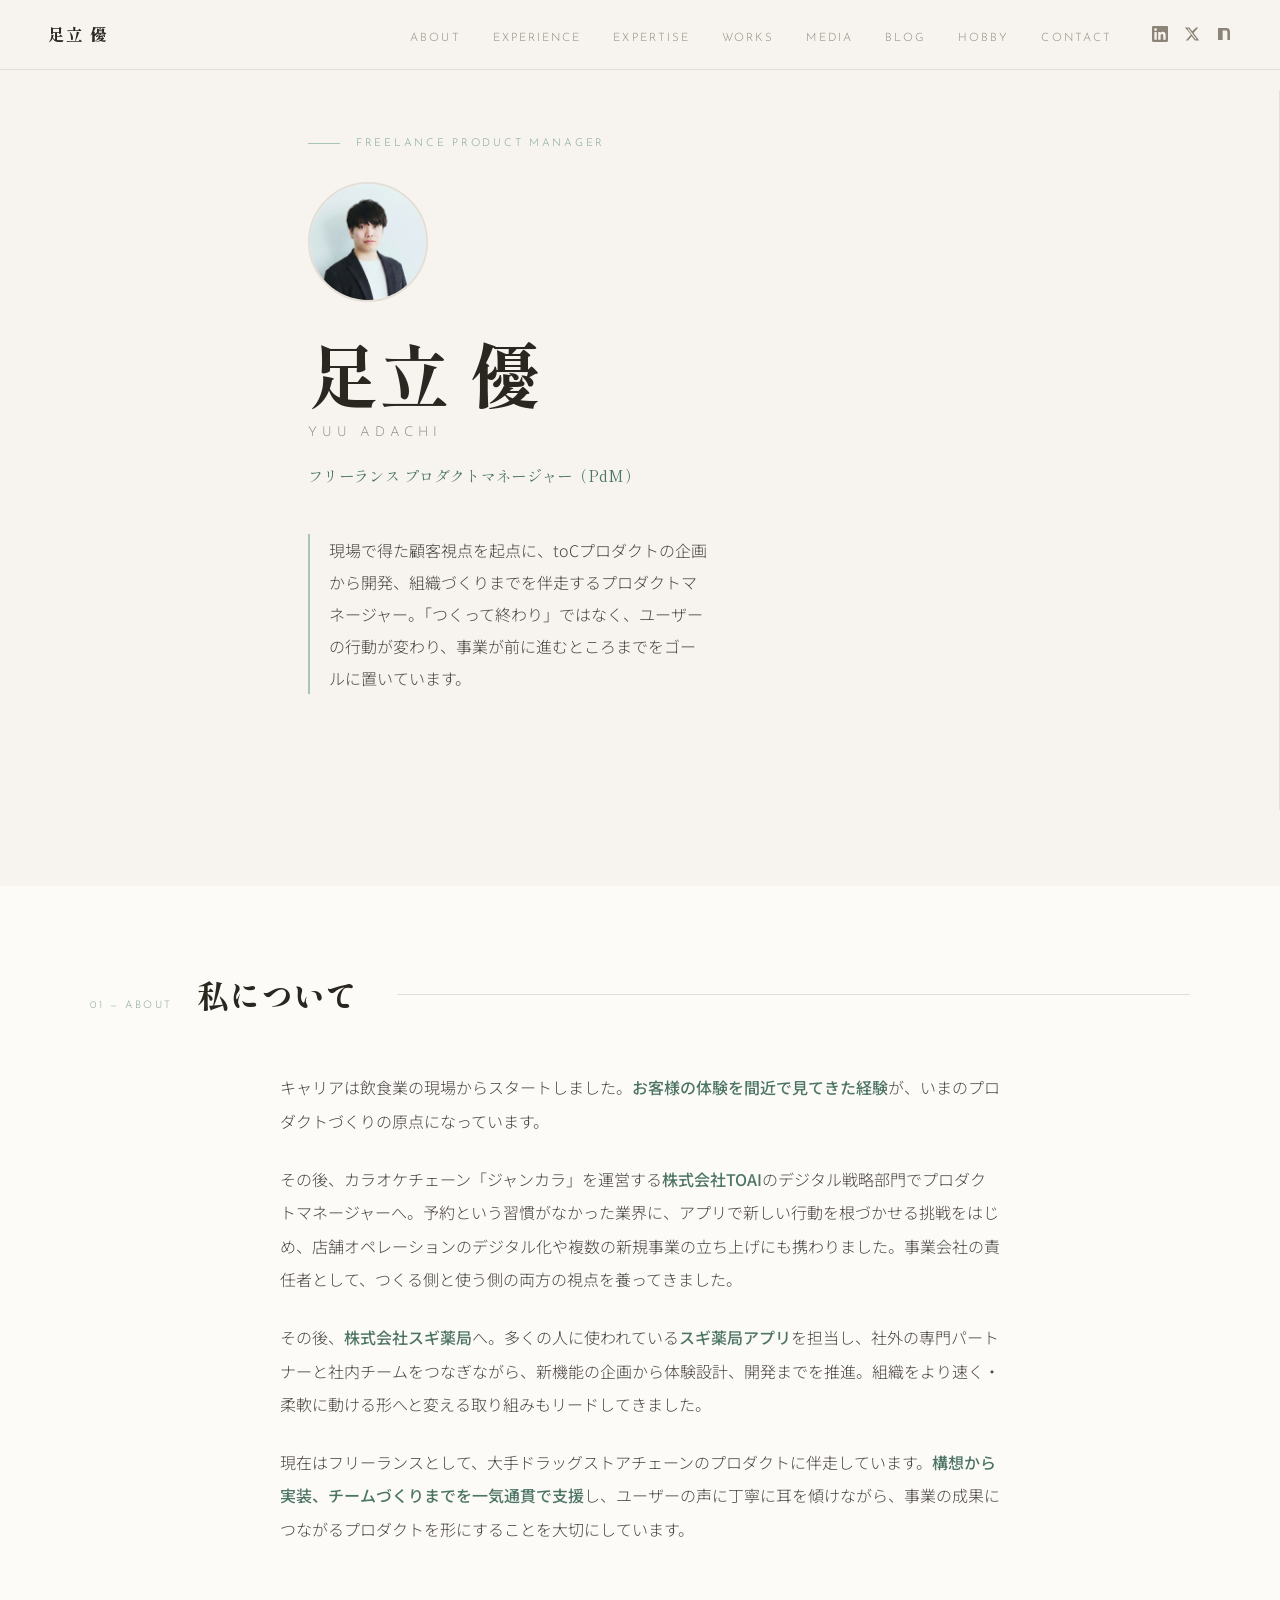
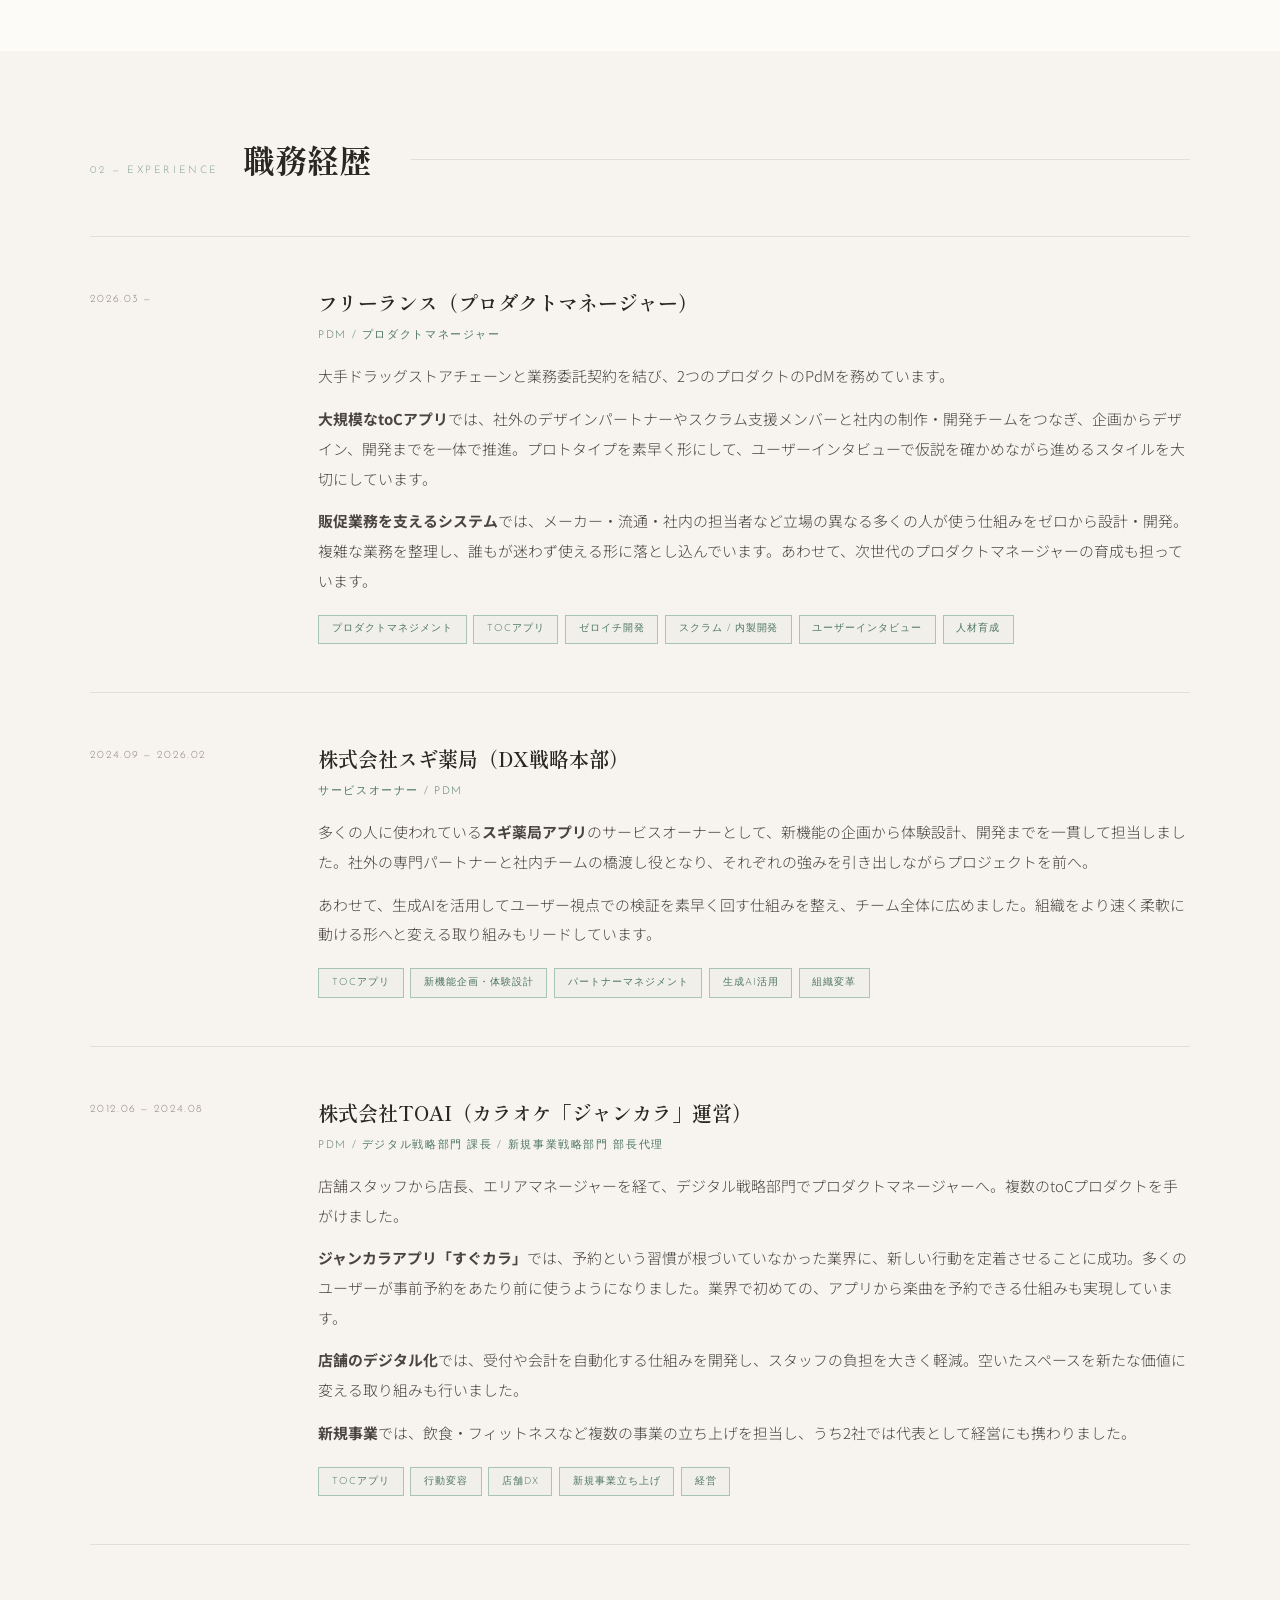
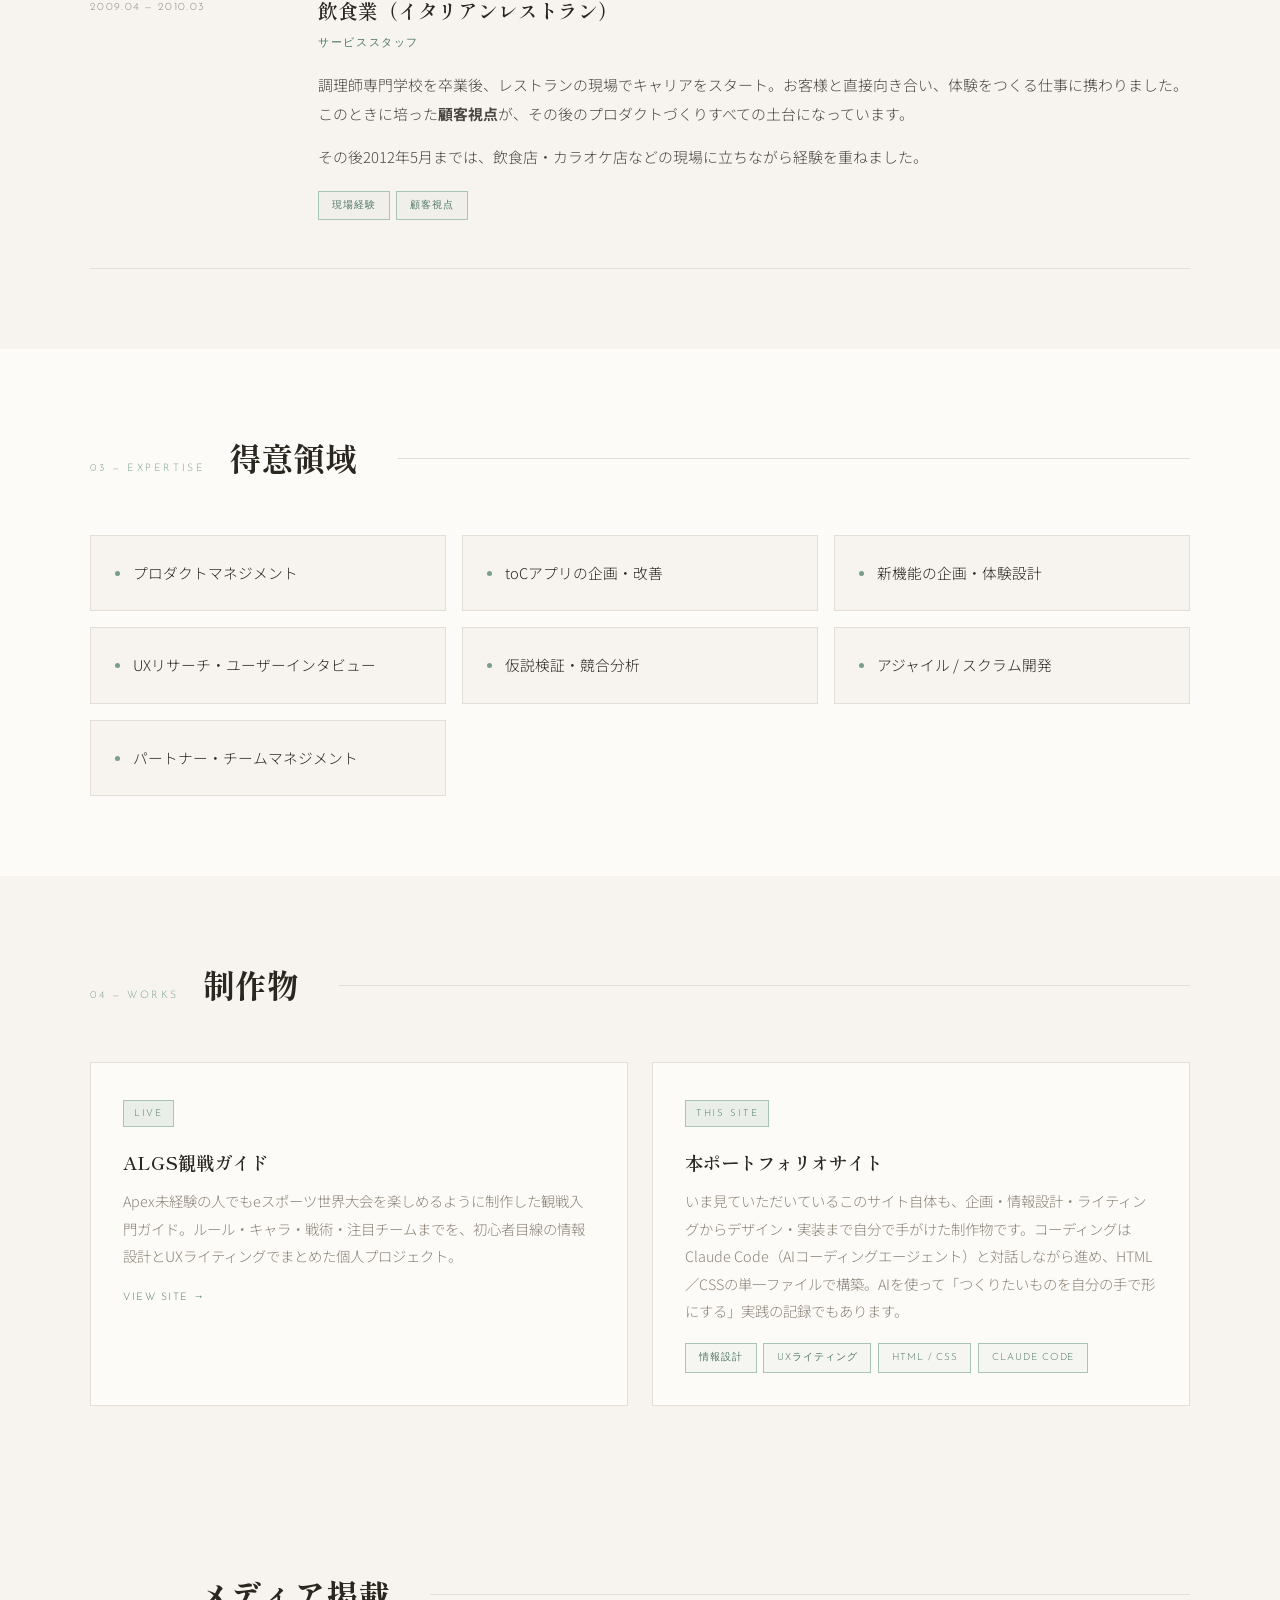
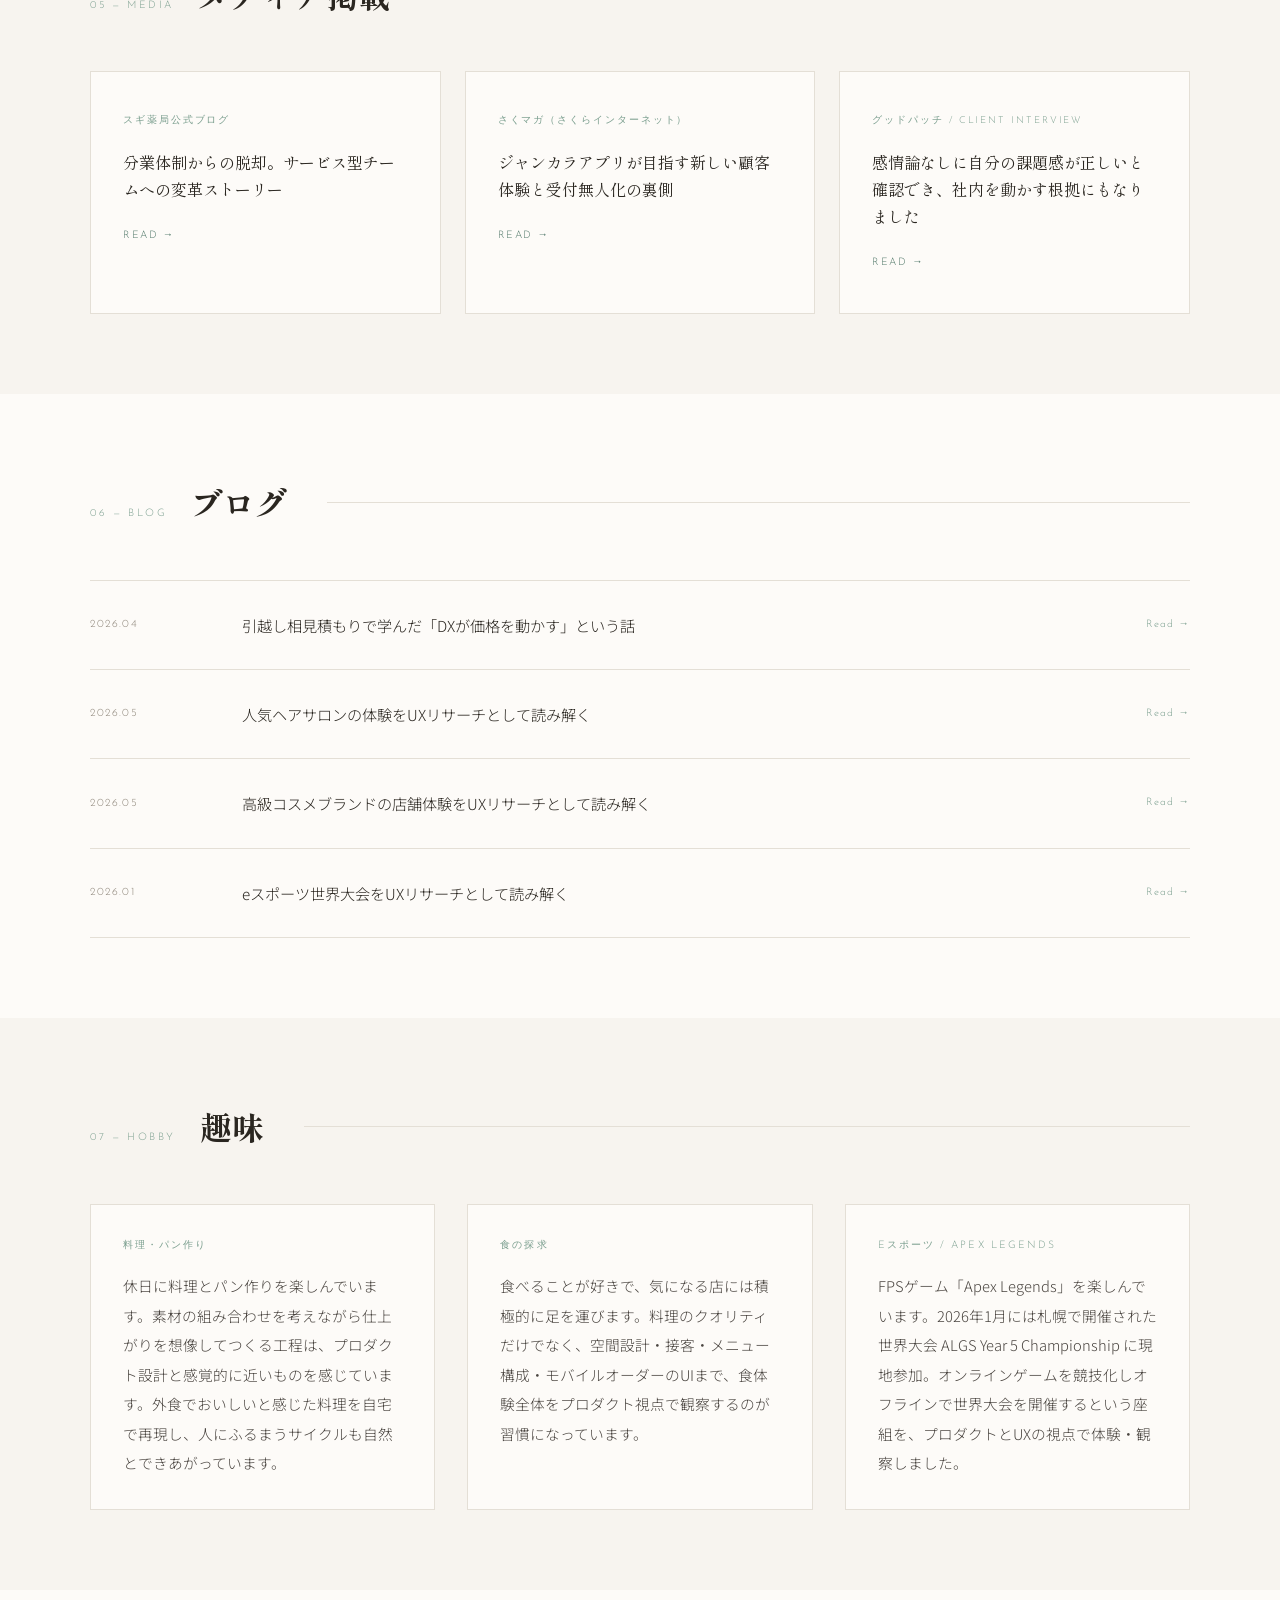
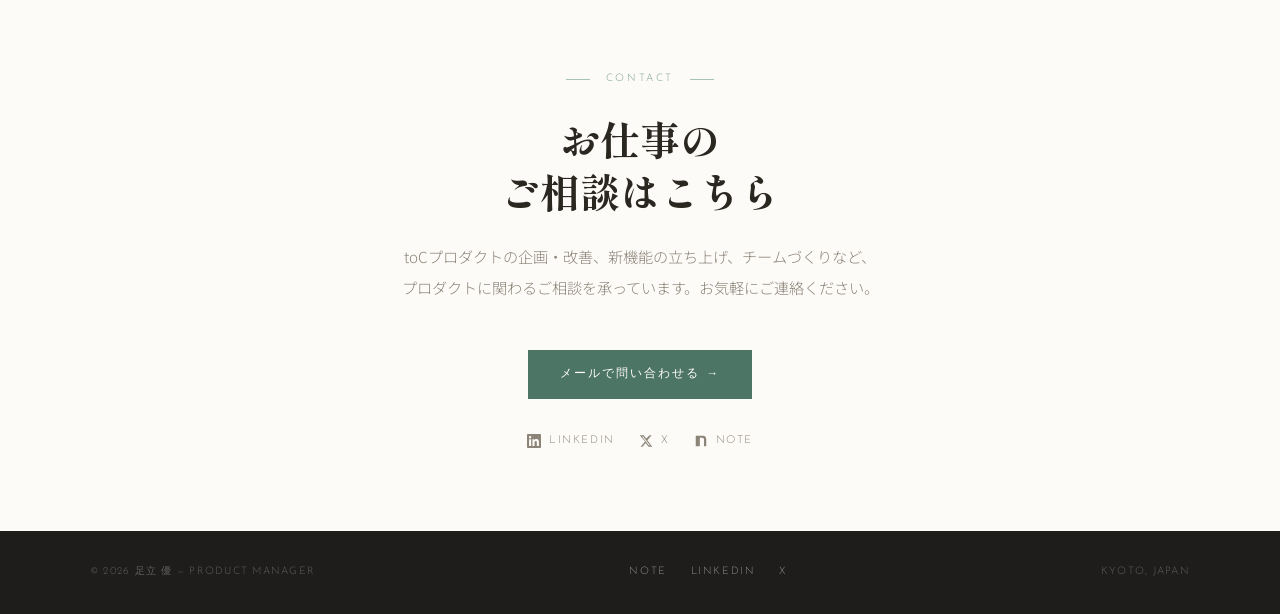
==== commit 7ee22ed6: "Update index.html" ====
--- a/index.html
+++ b/index.html
@@ -3,7 +3,7 @@
 <head>
 <meta charset="UTF-8">
 <meta name="viewport" content="width=device-width, initial-scale=1.0">
-<title>足立 優 | プロダクトマネージャー・サービスオーナー</title>
+<title>足立 優 | プロダクトマネージャー（PdM）</title>
 <link rel="preconnect" href="https://fonts.googleapis.com">
 <link href="https://fonts.googleapis.com/css2?family=Shippori+Mincho:wght@400;600;800&family=Josefin+Sans:wght@300;400&family=Noto+Sans+JP:wght@300;400;500&display=swap" rel="stylesheet">
 <style>
@@ -627,7 +627,7 @@
     </div>
     <h1 class="hero-name">足立 優</h1>
     <p class="hero-name-en">Yuu Adachi</p>
-    <p class="hero-title-jp">フリーランス プロダクトマネージャー / サービスオーナー</p>
+    <p class="hero-title-jp">フリーランス プロダクトマネージャー（PdM）</p>
     <p class="hero-desc">現場で得た顧客視点を起点に、toCプロダクトの企画から開発、組織づくりまでを伴走するプロダクトマネージャー。「つくって終わり」ではなく、ユーザーの行動が変わり、事業が前に進むところまでをゴールに置いています。</p>
   </div>
 </section>
@@ -659,13 +659,13 @@
     <div class="exp-item fade-in">
       <div class="exp-period">2026.03 —</div>
       <div>
-        <div class="exp-company">フリーランス（サービスオーナー）</div>
-        <div class="exp-role">サービスオーナー</div>
-        <div class="exp-desc">大手ドラッグストアチェーンと業務委託契約を結び、2つのプロダクトのオーナーを務めています。<br><br>
+        <div class="exp-company">フリーランス（プロダクトマネージャー）</div>
+        <div class="exp-role">PdM / プロダクトマネージャー</div>
+        <div class="exp-desc">大手ドラッグストアチェーンと業務委託契約を結び、2つのプロダクトのPdMを務めています。<br><br>
         <strong>大規模なtoCアプリ</strong>では、社外のデザインパートナーやスクラム支援メンバーと社内の制作・開発チームをつなぎ、企画からデザイン、開発までを一体で推進。プロトタイプを素早く形にして、ユーザーインタビューで仮説を確かめながら進めるスタイルを大切にしています。<br><br>
         <strong>販促業務を支えるシステム</strong>では、メーカー・流通・社内の担当者など立場の異なる多くの人が使う仕組みをゼロから設計・開発。複雑な業務を整理し、誰もが迷わず使える形に落とし込んでいます。あわせて、次世代のプロダクトマネージャーの育成も担っています。</div>
         <div class="exp-tags">
-          <span class="exp-tag">プロダクトオーナー</span>
+          <span class="exp-tag">プロダクトマネジメント</span>
           <span class="exp-tag">toCアプリ</span>
           <span class="exp-tag">ゼロイチ開発</span>
           <span class="exp-tag">スクラム / 内製開発</span>
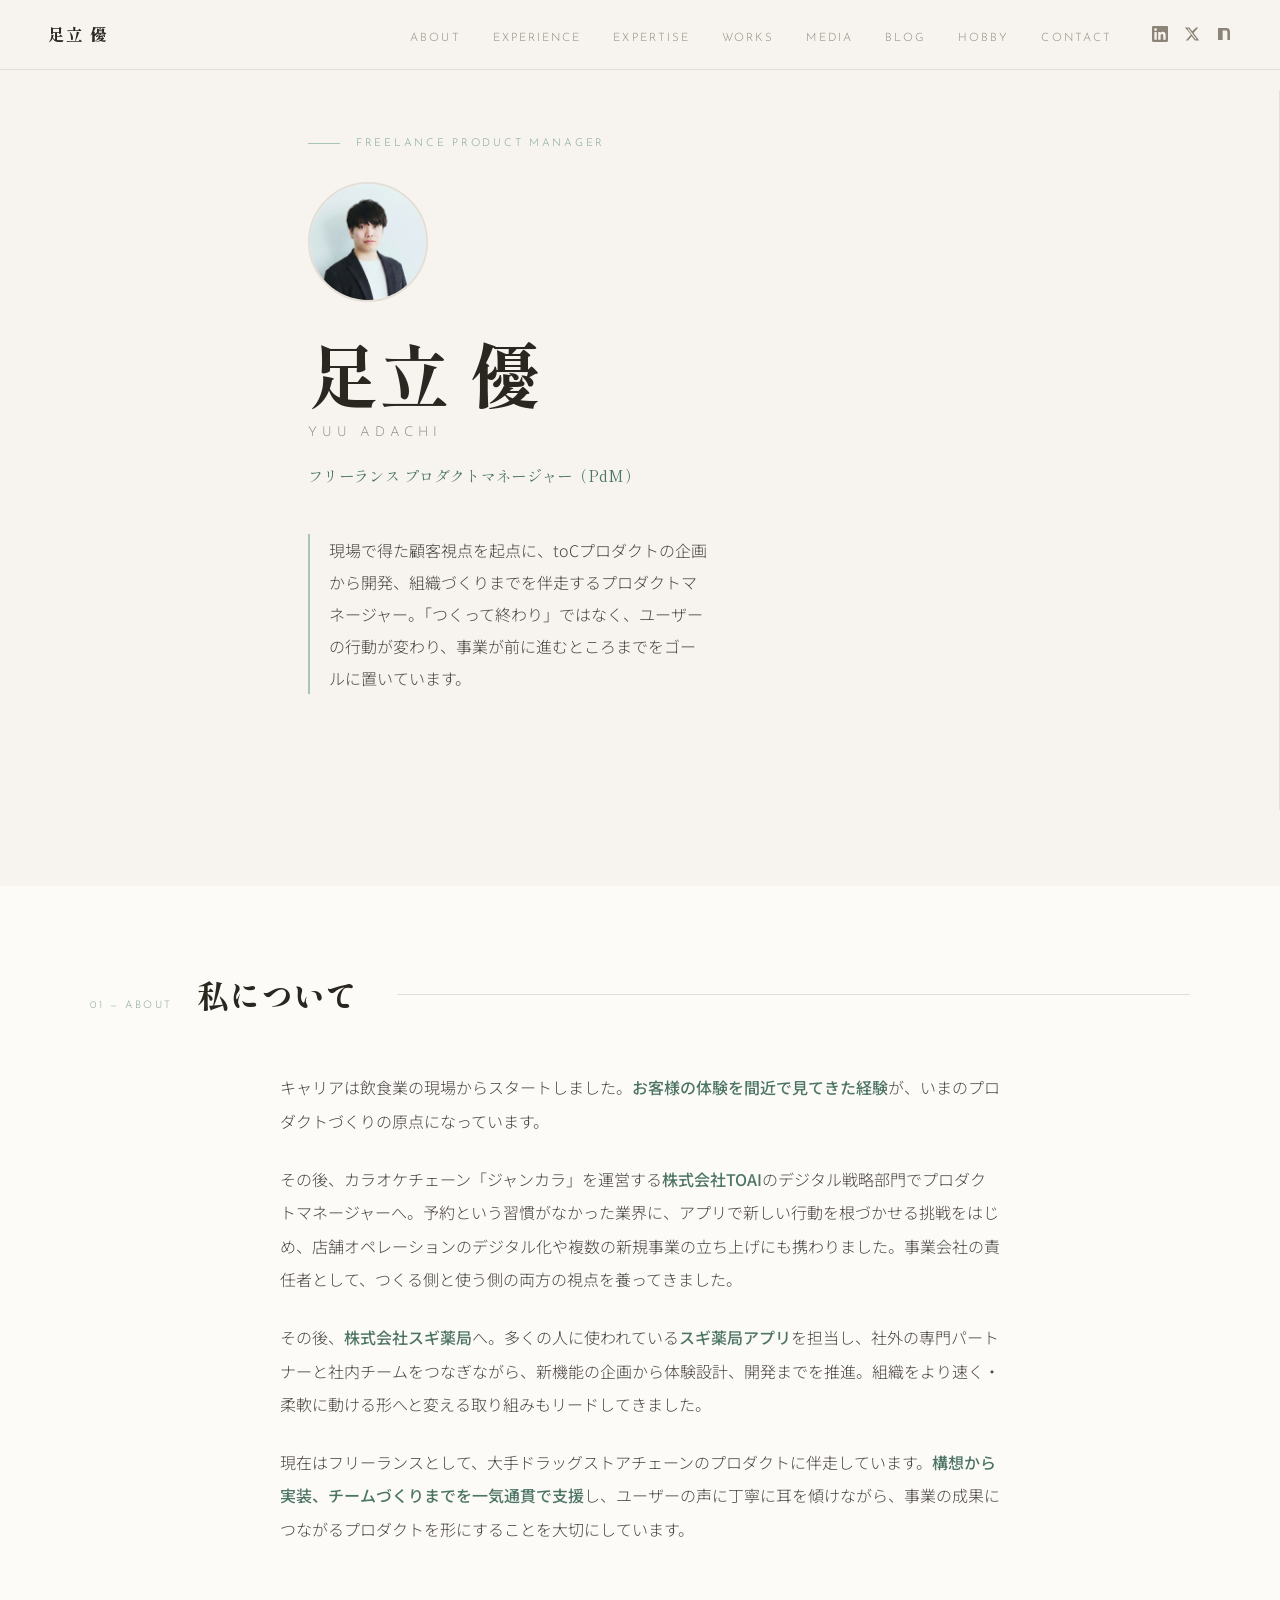
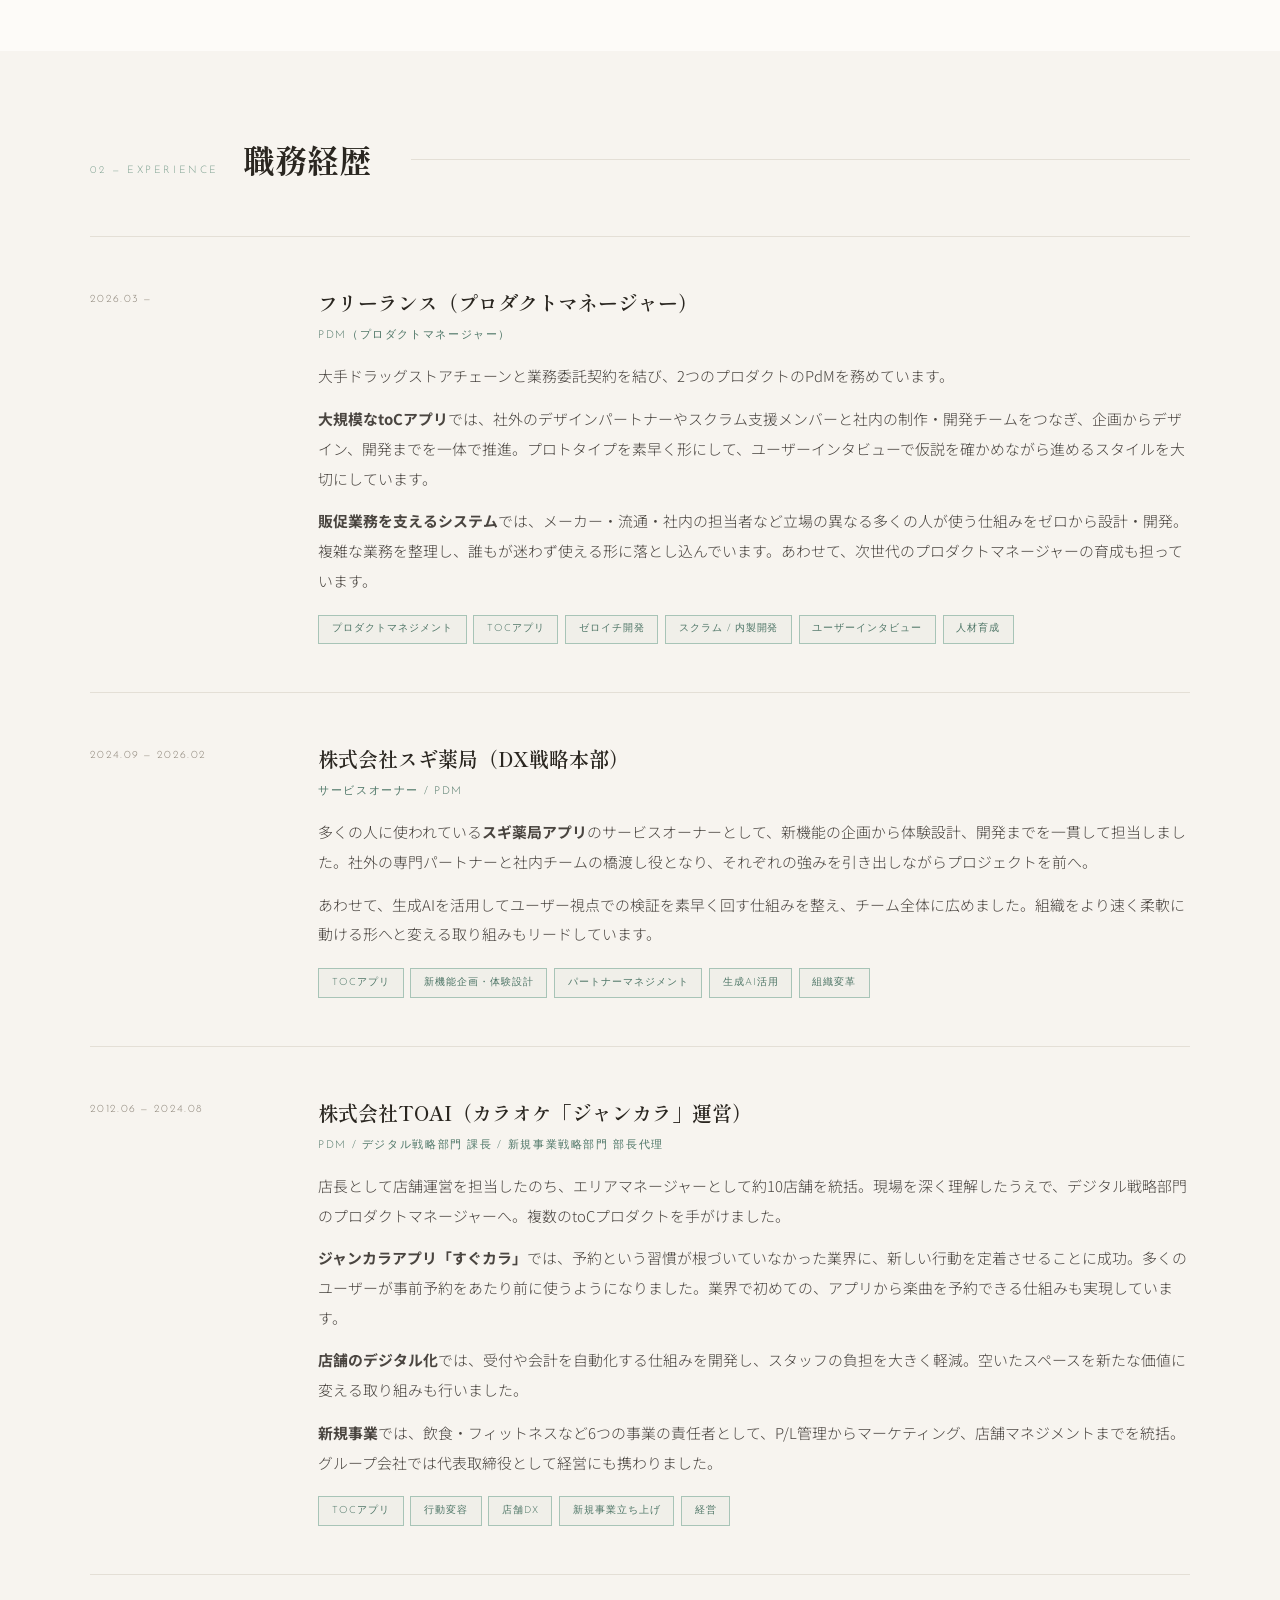
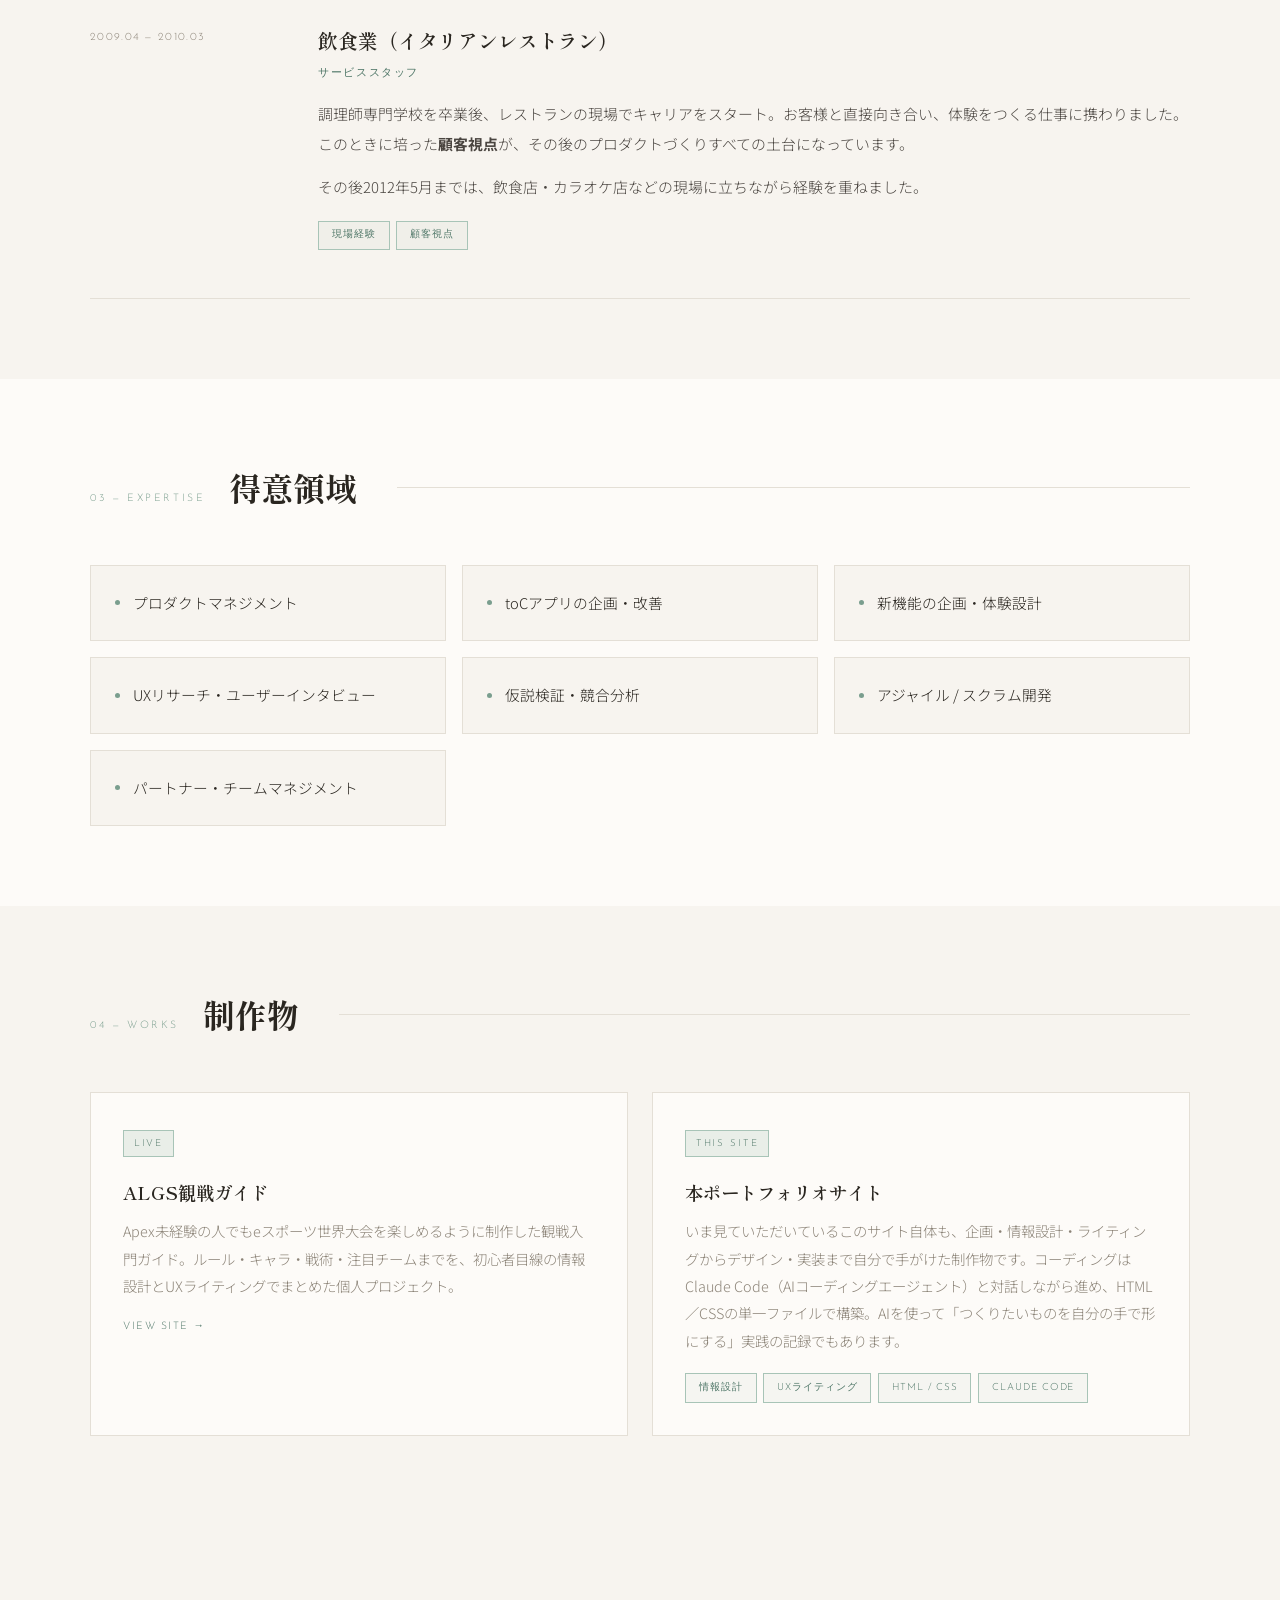
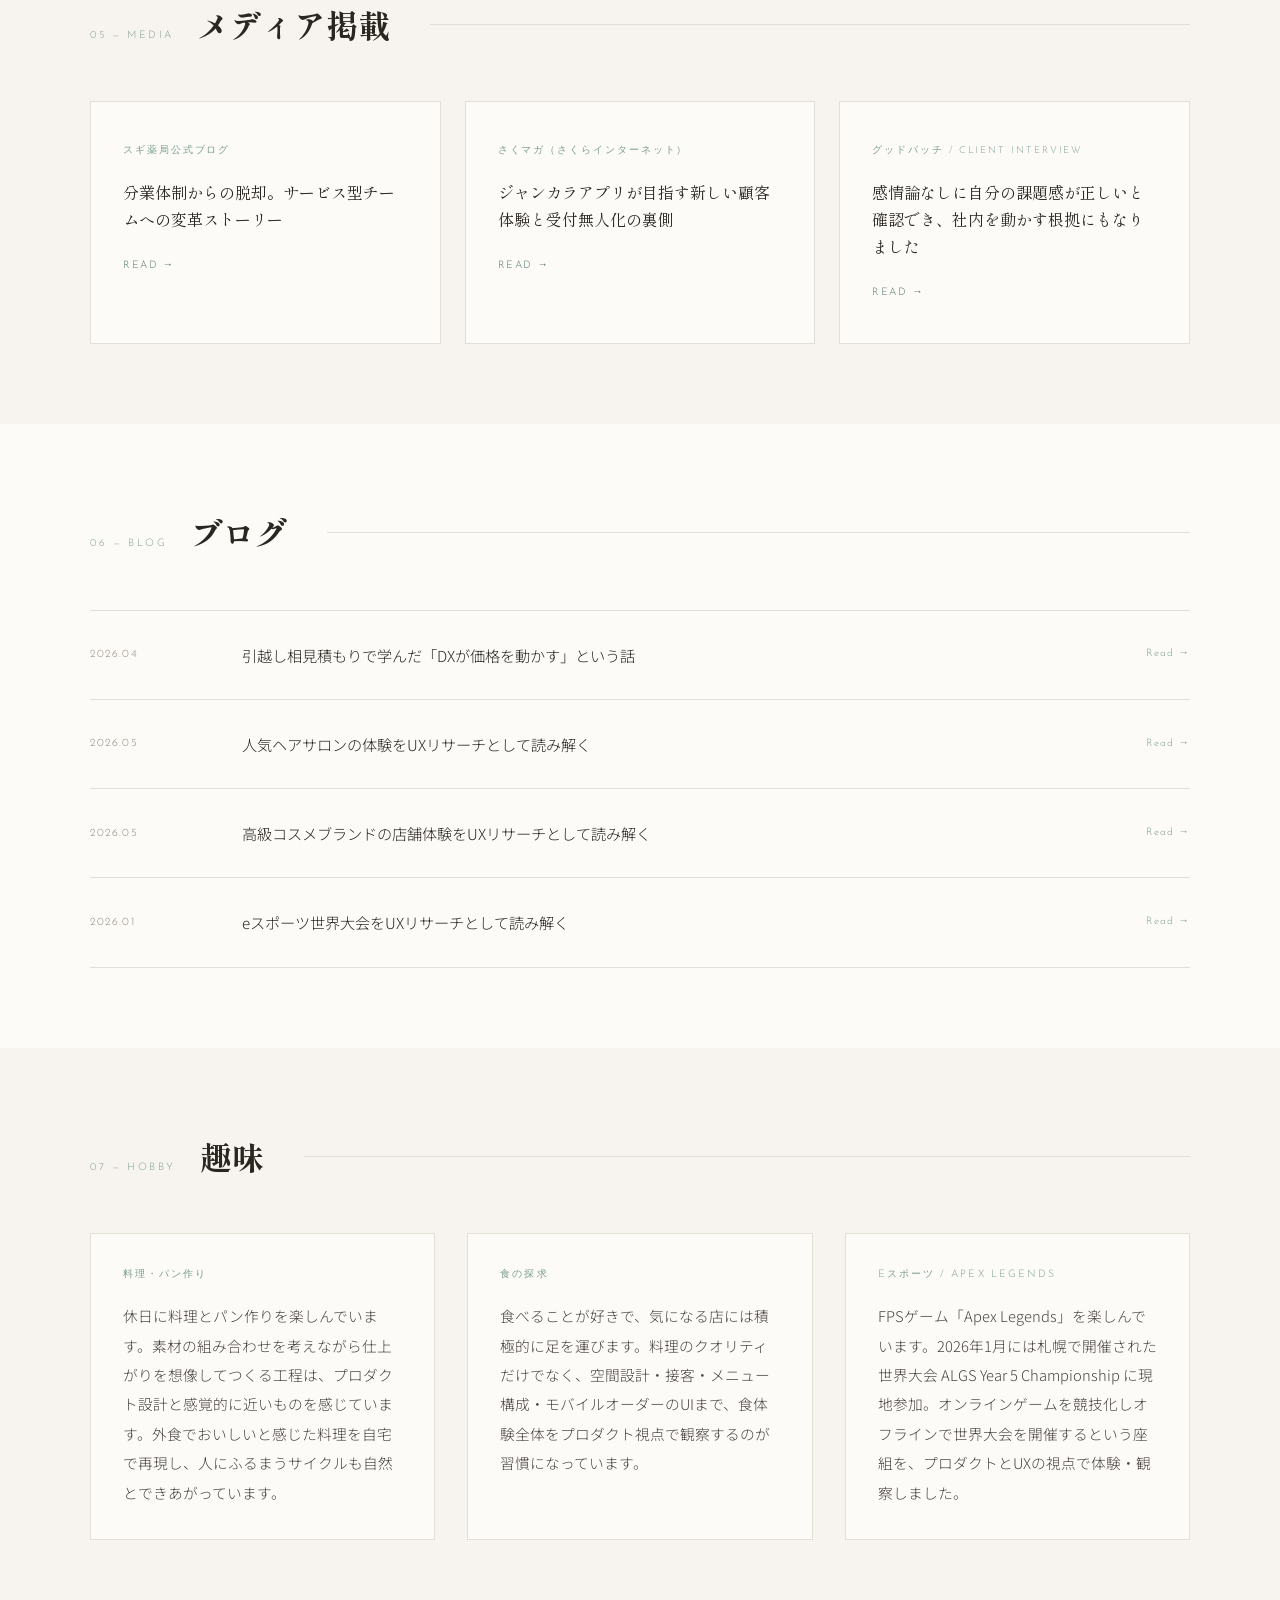
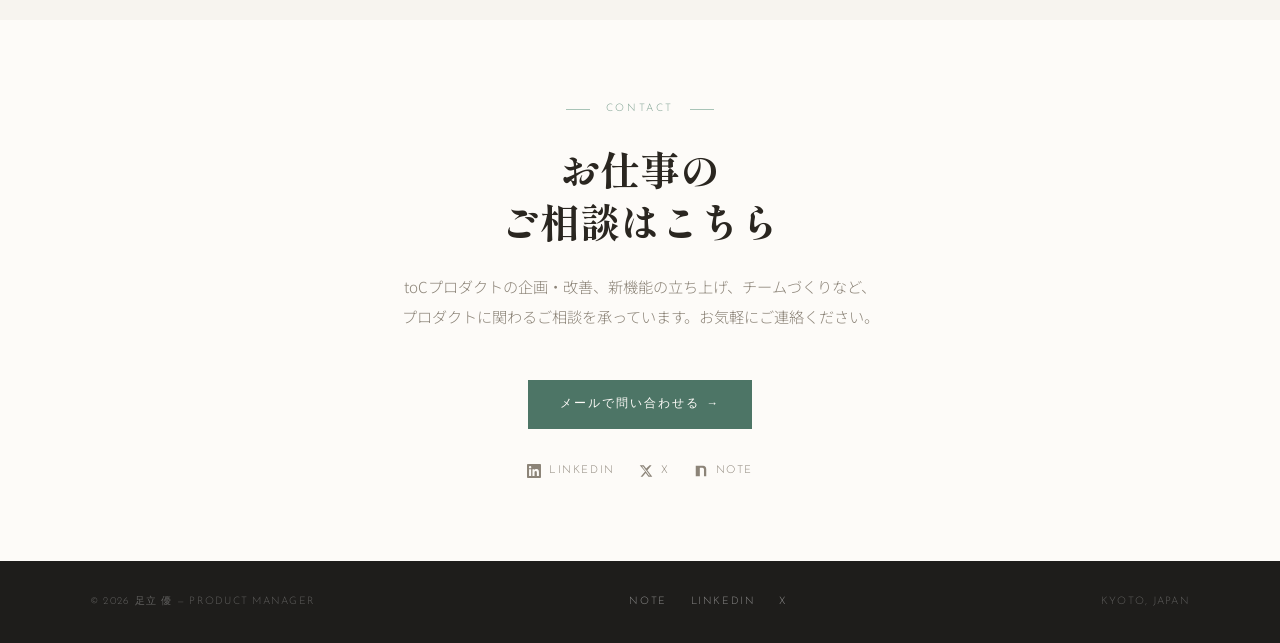
==== commit 58215b72: "Update index.html" ====
--- a/index.html
+++ b/index.html
@@ -660,7 +660,7 @@
       <div class="exp-period">2026.03 —</div>
       <div>
         <div class="exp-company">フリーランス（プロダクトマネージャー）</div>
-        <div class="exp-role">PdM / プロダクトマネージャー</div>
+        <div class="exp-role">PdM（プロダクトマネージャー）</div>
         <div class="exp-desc">大手ドラッグストアチェーンと業務委託契約を結び、2つのプロダクトのPdMを務めています。<br><br>
         <strong>大規模なtoCアプリ</strong>では、社外のデザインパートナーやスクラム支援メンバーと社内の制作・開発チームをつなぎ、企画からデザイン、開発までを一体で推進。プロトタイプを素早く形にして、ユーザーインタビューで仮説を確かめながら進めるスタイルを大切にしています。<br><br>
         <strong>販促業務を支えるシステム</strong>では、メーカー・流通・社内の担当者など立場の異なる多くの人が使う仕組みをゼロから設計・開発。複雑な業務を整理し、誰もが迷わず使える形に落とし込んでいます。あわせて、次世代のプロダクトマネージャーの育成も担っています。</div>
@@ -696,10 +696,10 @@
       <div>
         <div class="exp-company">株式会社TOAI（カラオケ「ジャンカラ」運営）</div>
         <div class="exp-role">PdM / デジタル戦略部門 課長 / 新規事業戦略部門 部長代理</div>
-        <div class="exp-desc">店舗スタッフから店長、エリアマネージャーを経て、デジタル戦略部門でプロダクトマネージャーへ。複数のtoCプロダクトを手がけました。<br><br>
+        <div class="exp-desc">店長として店舗運営を担当したのち、エリアマネージャーとして約10店舗を統括。現場を深く理解したうえで、デジタル戦略部門のプロダクトマネージャーへ。複数のtoCプロダクトを手がけました。<br><br>
         <strong>ジャンカラアプリ「すぐカラ」</strong>では、予約という習慣が根づいていなかった業界に、新しい行動を定着させることに成功。多くのユーザーが事前予約をあたり前に使うようになりました。業界で初めての、アプリから楽曲を予約できる仕組みも実現しています。<br><br>
         <strong>店舗のデジタル化</strong>では、受付や会計を自動化する仕組みを開発し、スタッフの負担を大きく軽減。空いたスペースを新たな価値に変える取り組みも行いました。<br><br>
-        <strong>新規事業</strong>では、飲食・フィットネスなど複数の事業の立ち上げを担当し、うち2社では代表として経営にも携わりました。</div>
+        <strong>新規事業</strong>では、飲食・フィットネスなど6つの事業の責任者として、P/L管理からマーケティング、店舗マネジメントまでを統括。グループ会社では代表取締役として経営にも携わりました。</div>
         <div class="exp-tags">
           <span class="exp-tag">toCアプリ</span>
           <span class="exp-tag">行動変容</span>
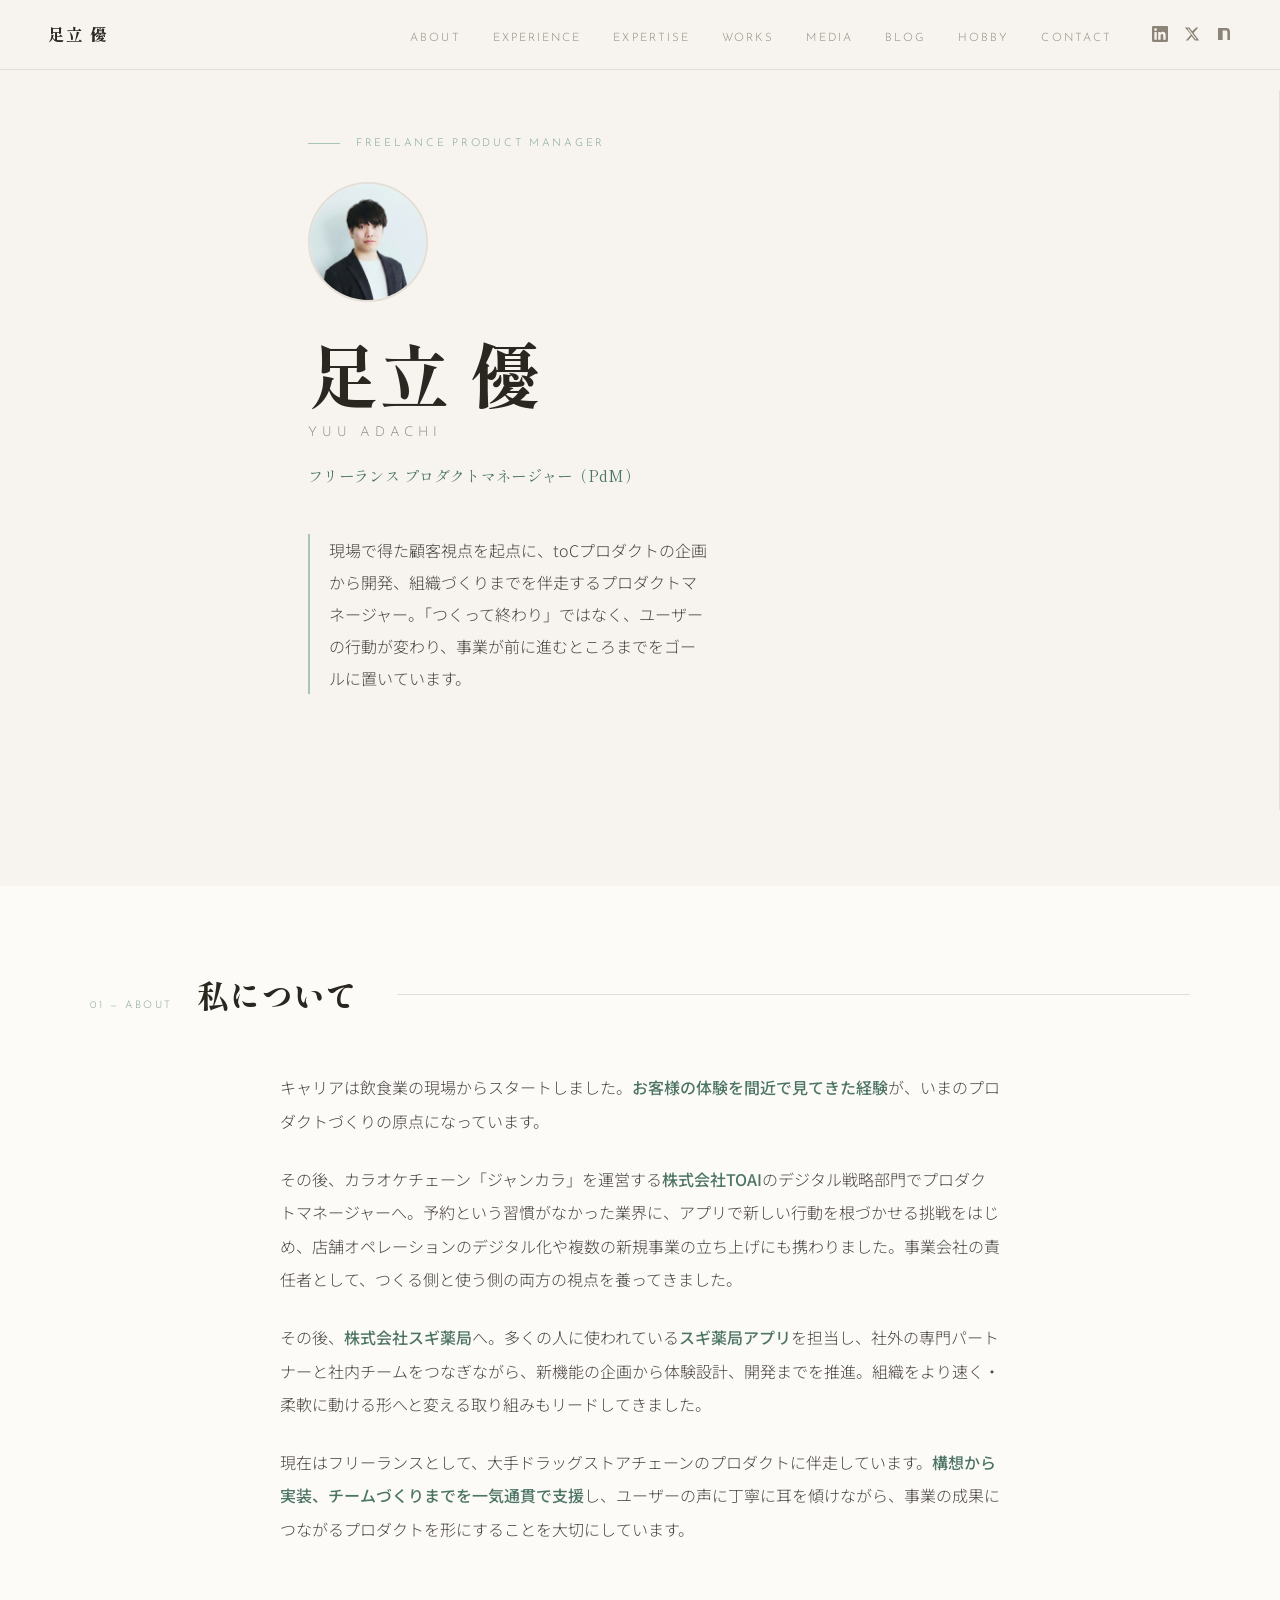
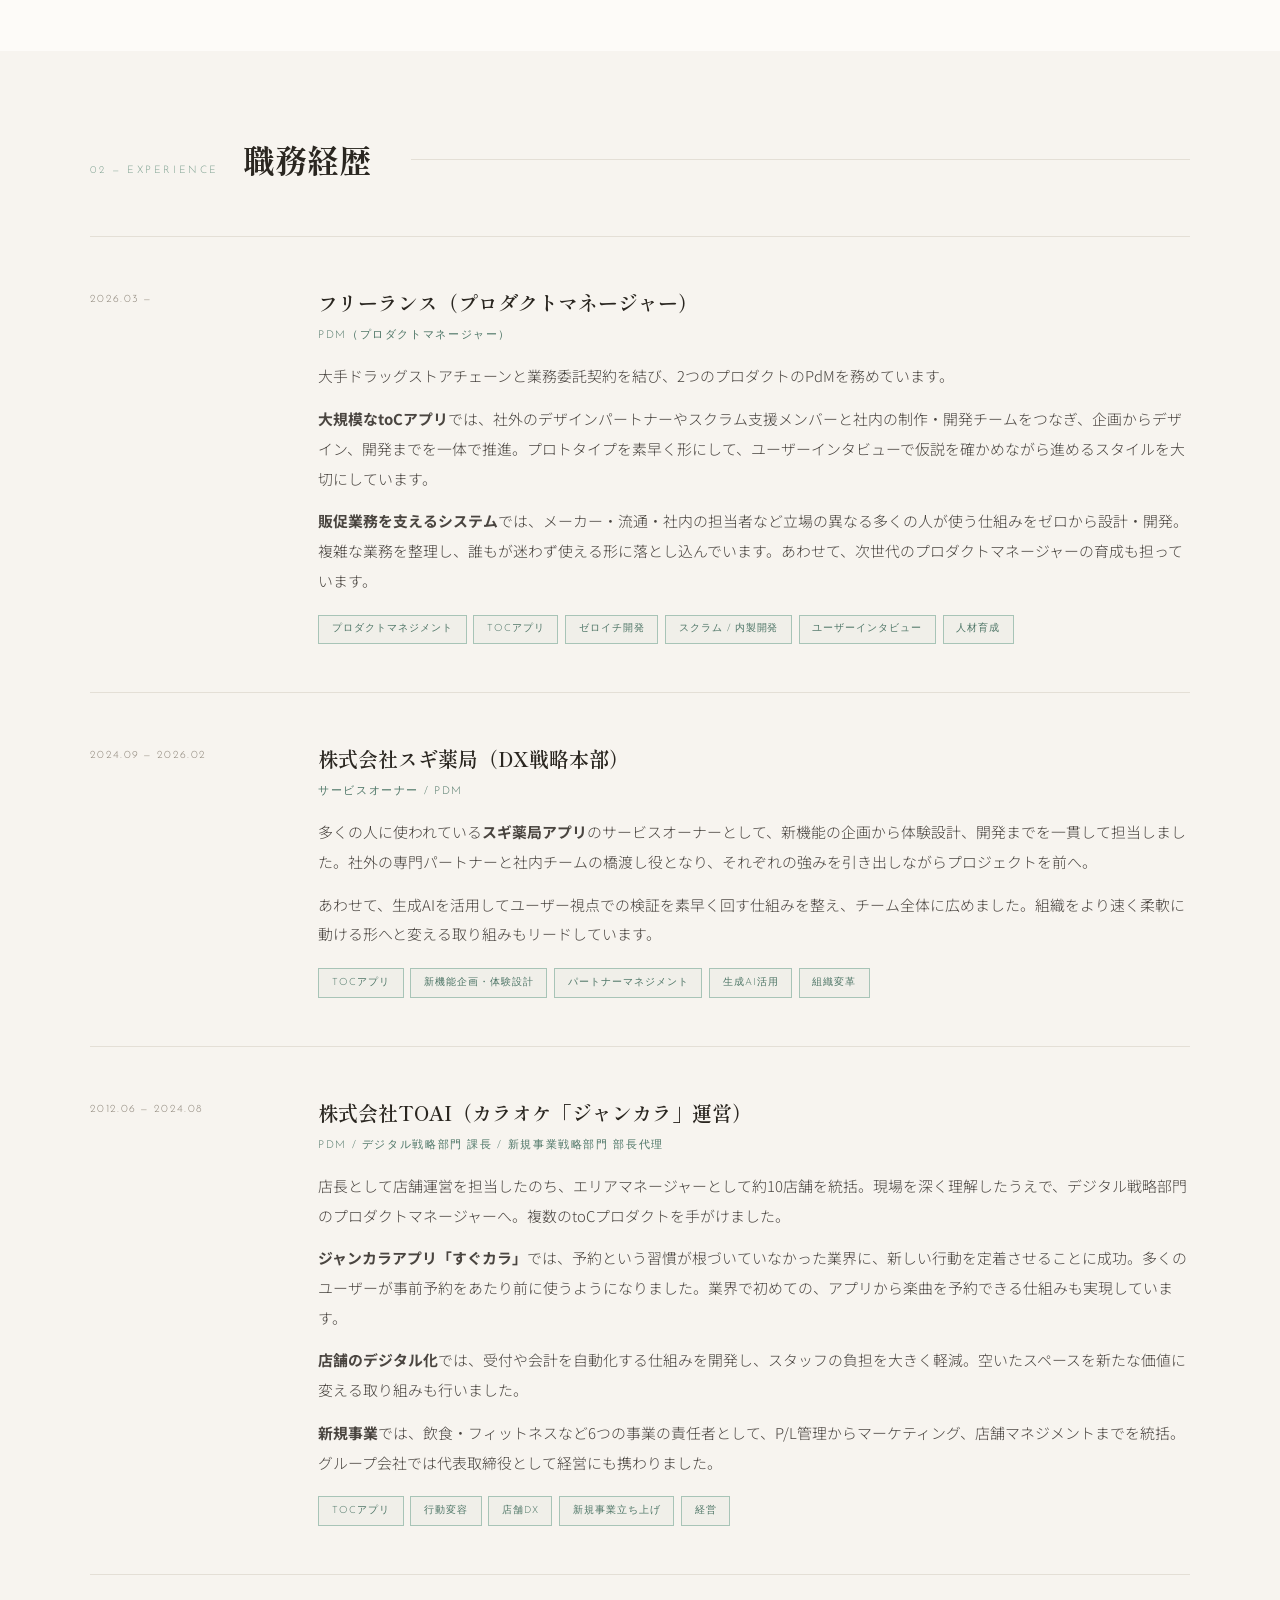
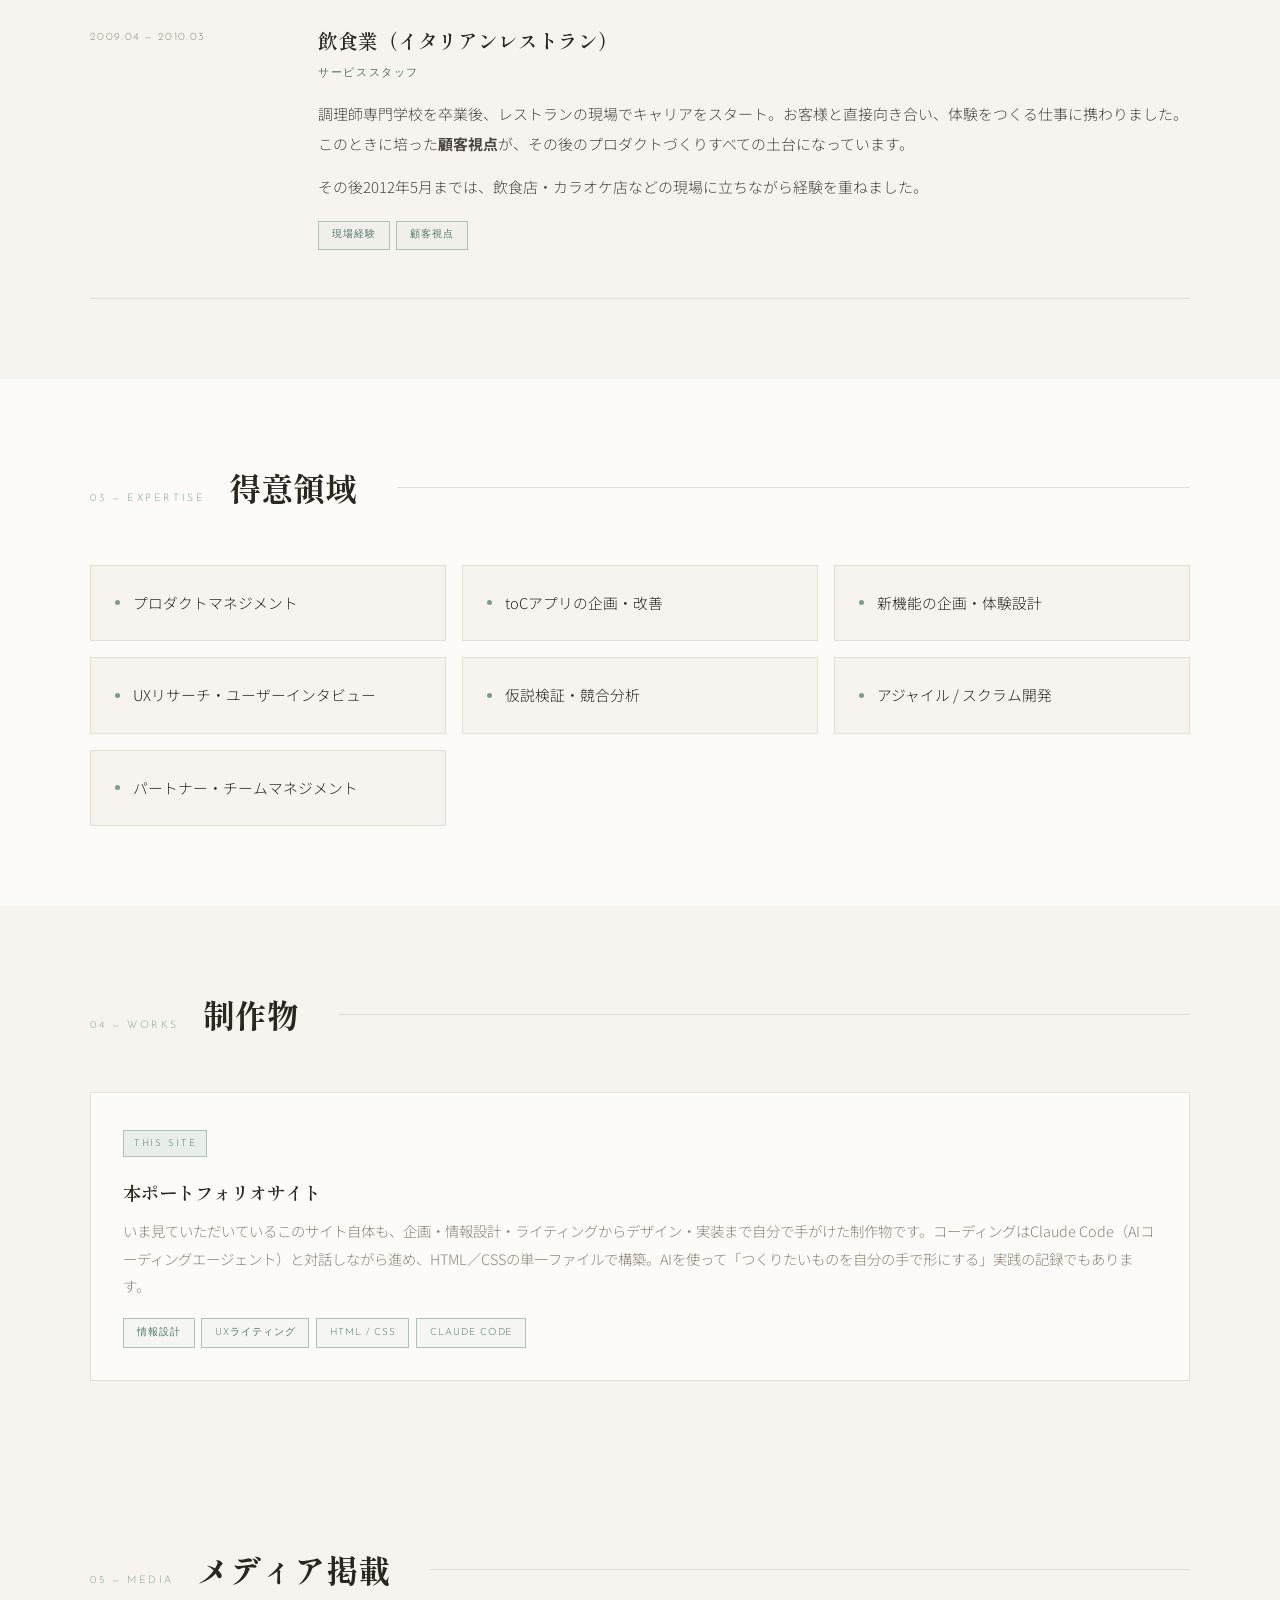
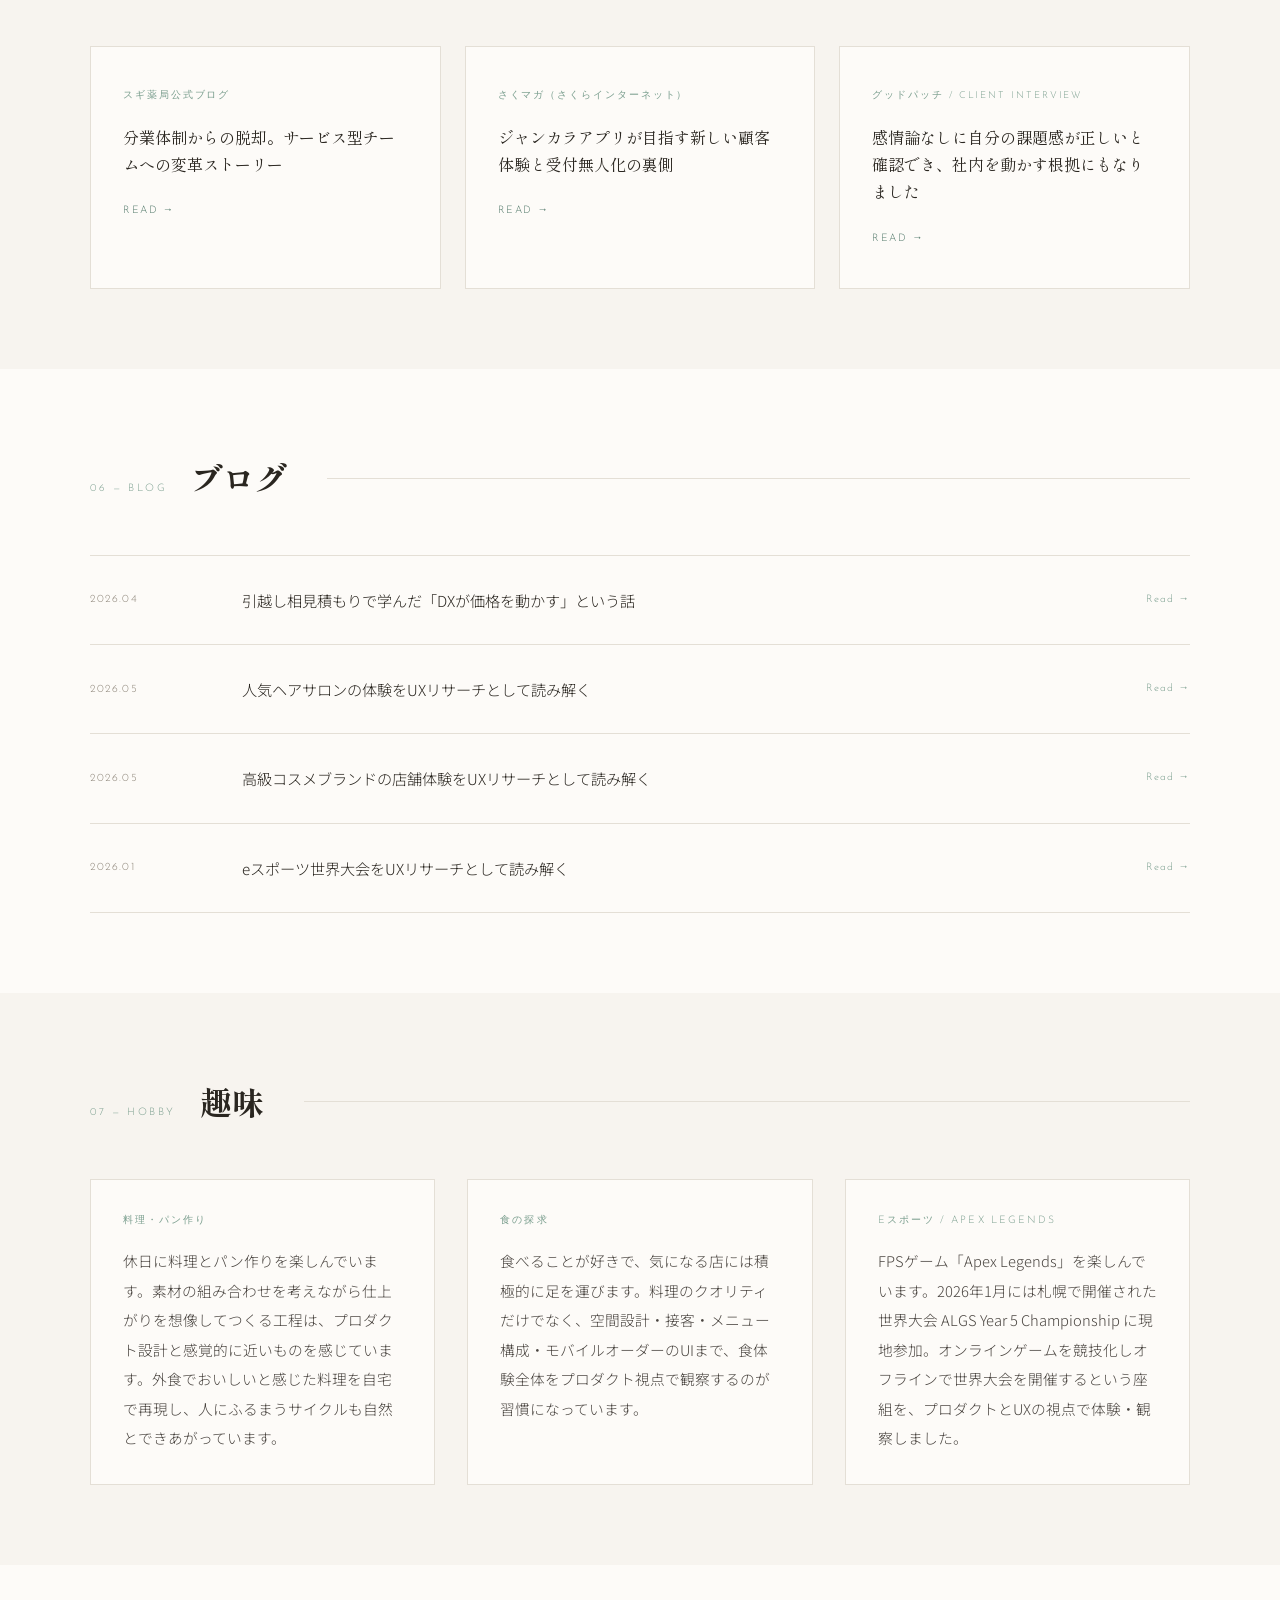
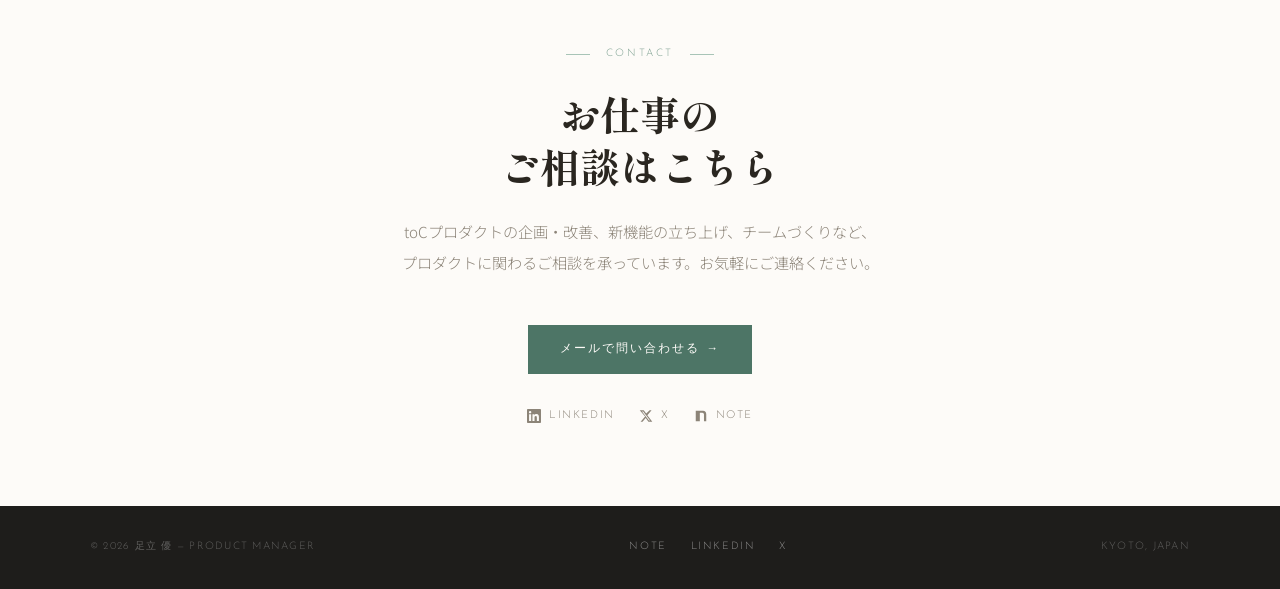
==== commit c0595e28: "Update index.html" ====
--- a/index.html
+++ b/index.html
@@ -336,7 +336,7 @@
 
   /* ── WORKS ── */
   #works { background: var(--cream); }
-  .works-grid { display: grid; grid-template-columns: repeat(2, 1fr); gap: 1.5rem; }
+  .works-grid { display: grid; grid-template-columns: repeat(auto-fit, minmax(320px, 1fr)); gap: 1.5rem; }
   .work-card {
     background: var(--warm-white);
     border: 1px solid var(--border);
@@ -754,12 +754,6 @@
     <div class="section-line"></div>
   </div>
   <div class="works-grid fade-in">
-    <a href="https://algs-guide.vercel.app/" target="_blank" class="work-card">
-      <div class="work-badge">Live</div>
-      <div class="work-name">ALGS観戦ガイド</div>
-      <div class="work-desc">Apex未経験の人でもeスポーツ世界大会を楽しめるように制作した観戦入門ガイド。ルール・キャラ・戦術・注目チームまでを、初心者目線の情報設計とUXライティングでまとめた個人プロジェクト。</div>
-      <div class="work-arrow">View Site →</div>
-    </a>
     <div class="work-card work-card-static">
       <div class="work-badge">This Site</div>
       <div class="work-name">本ポートフォリオサイト</div>
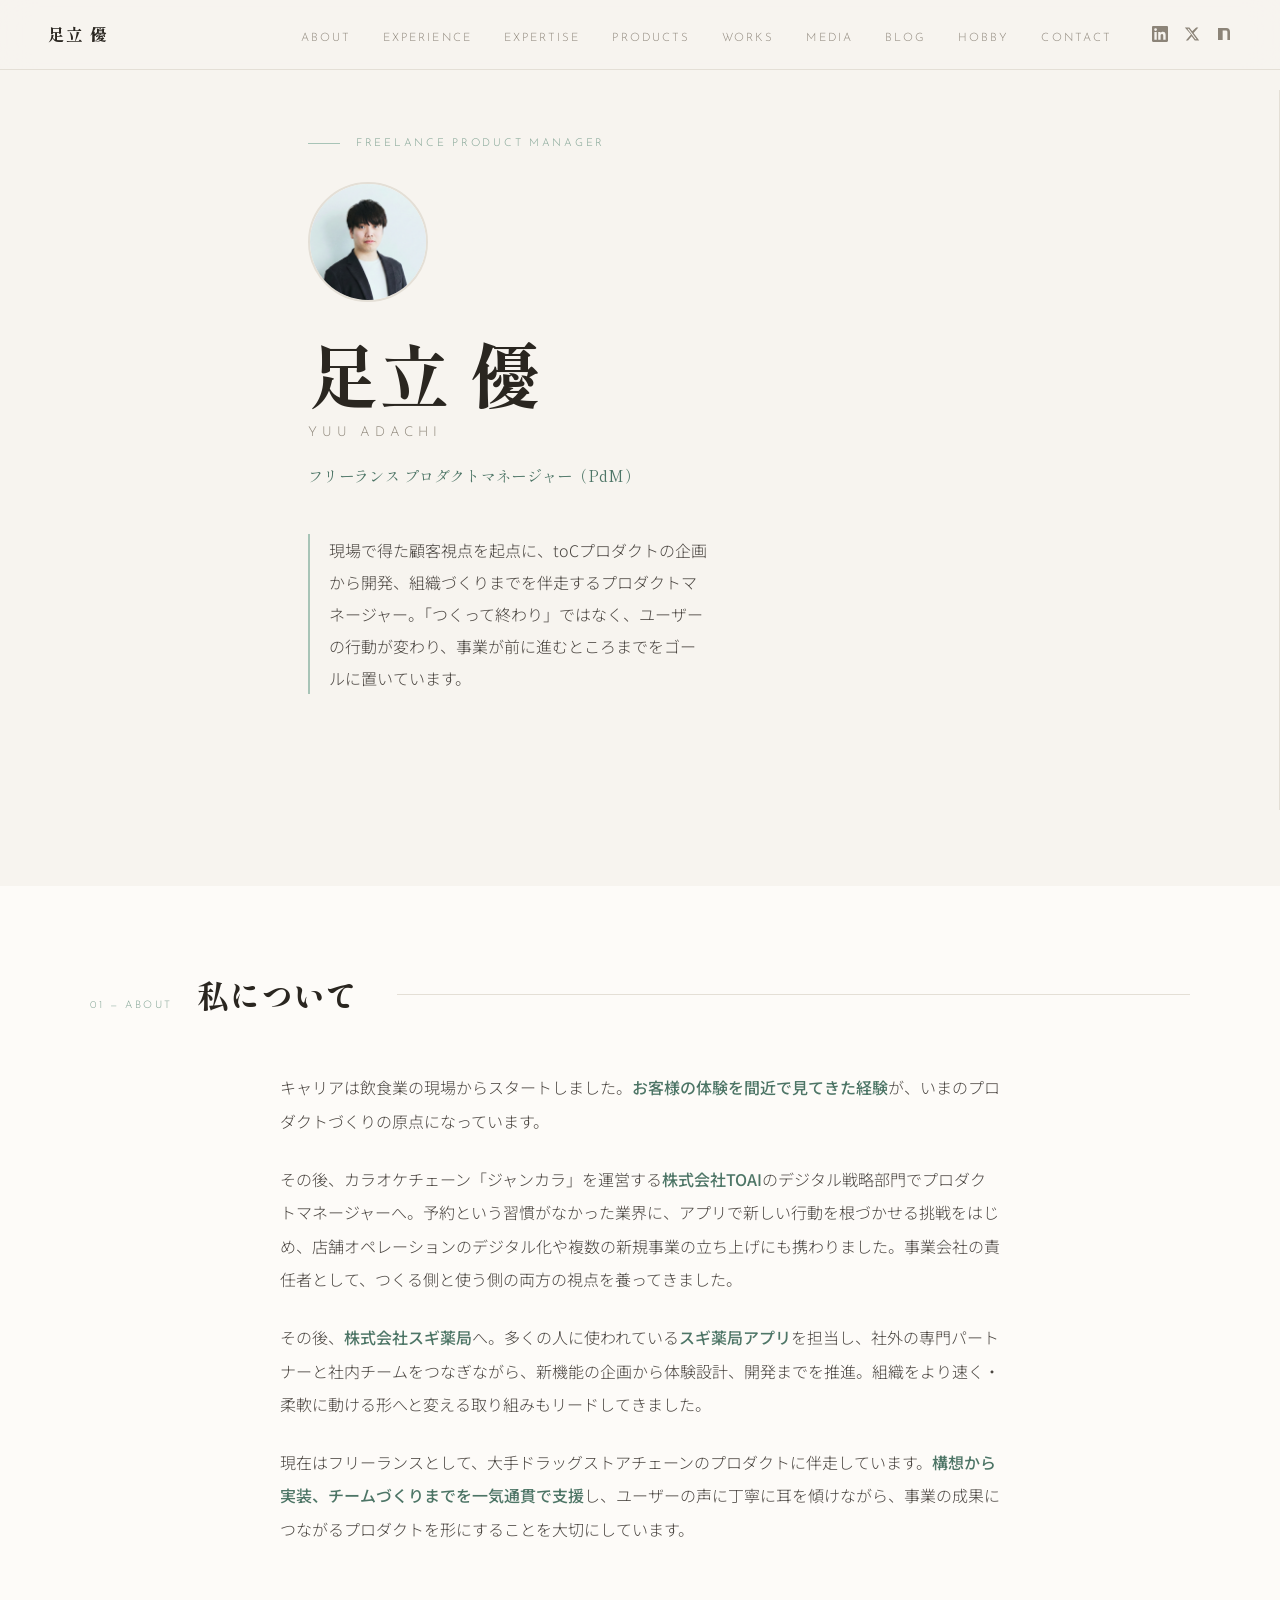
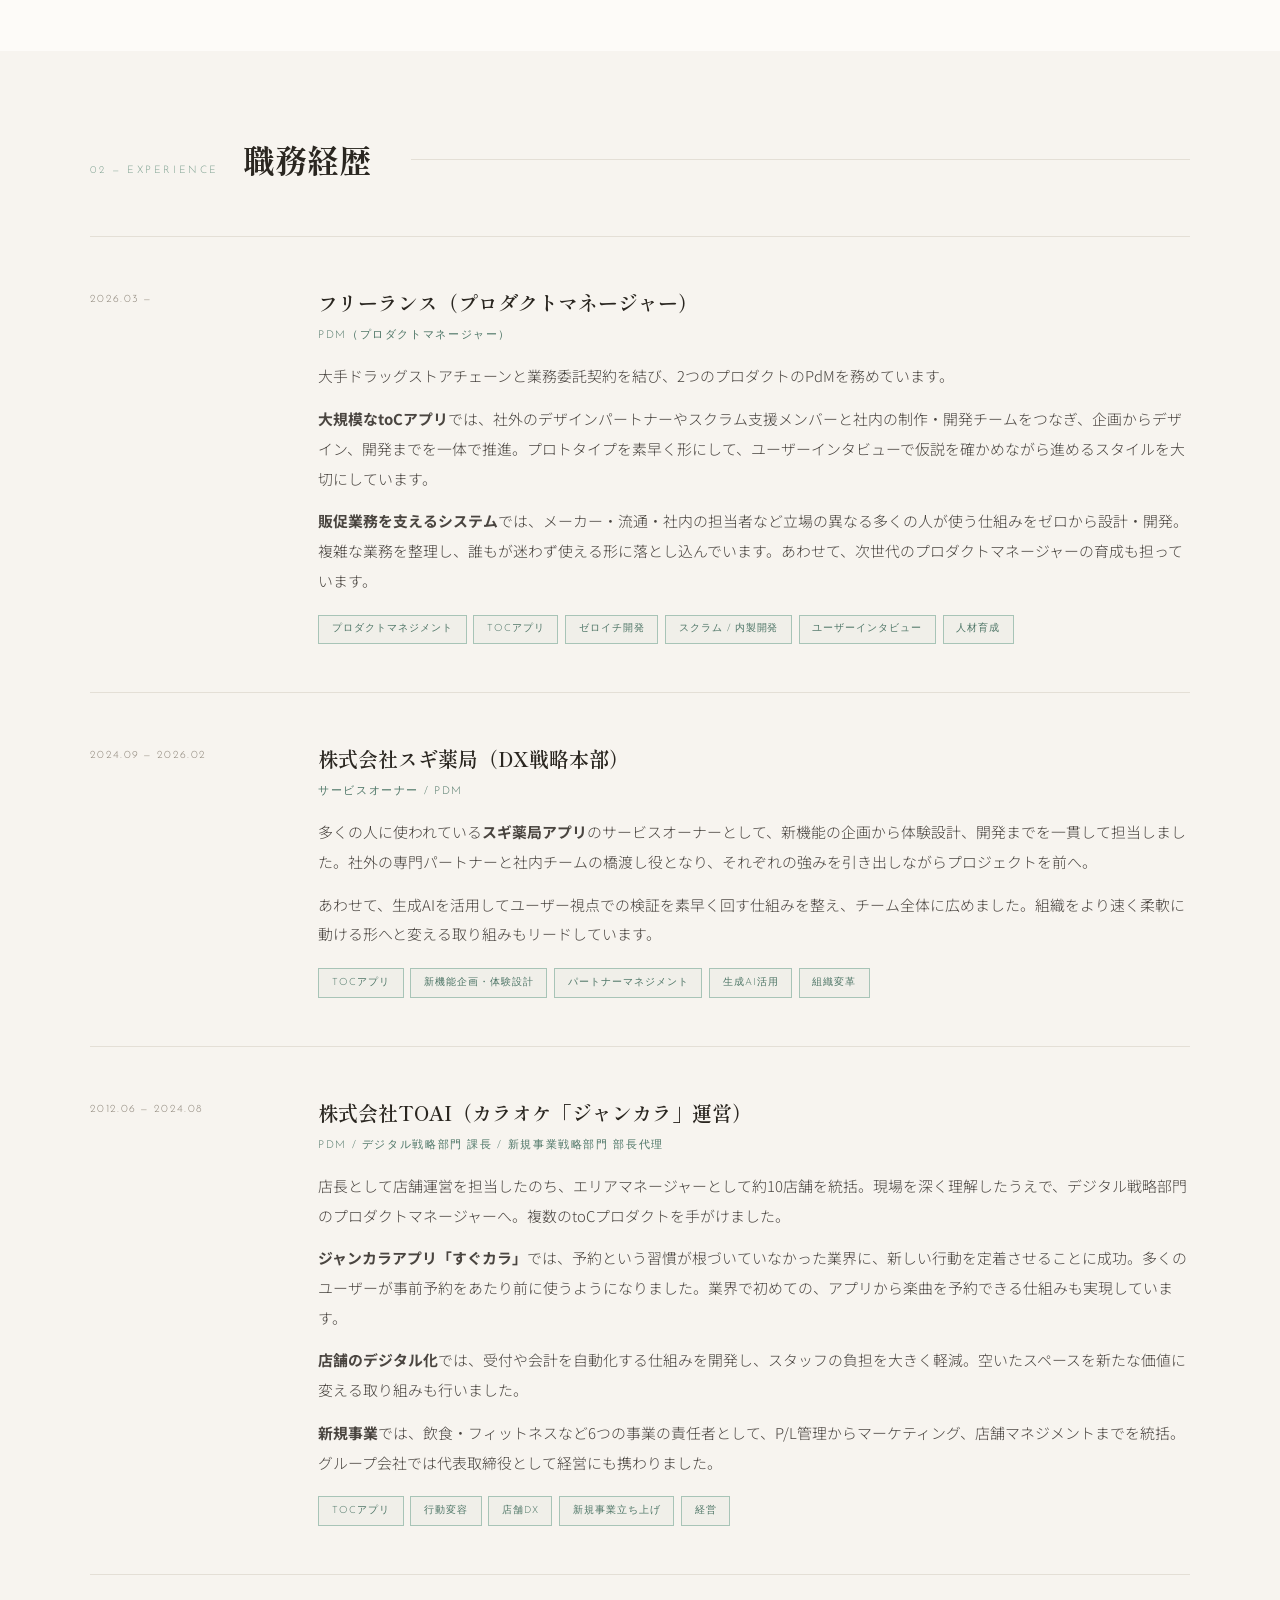
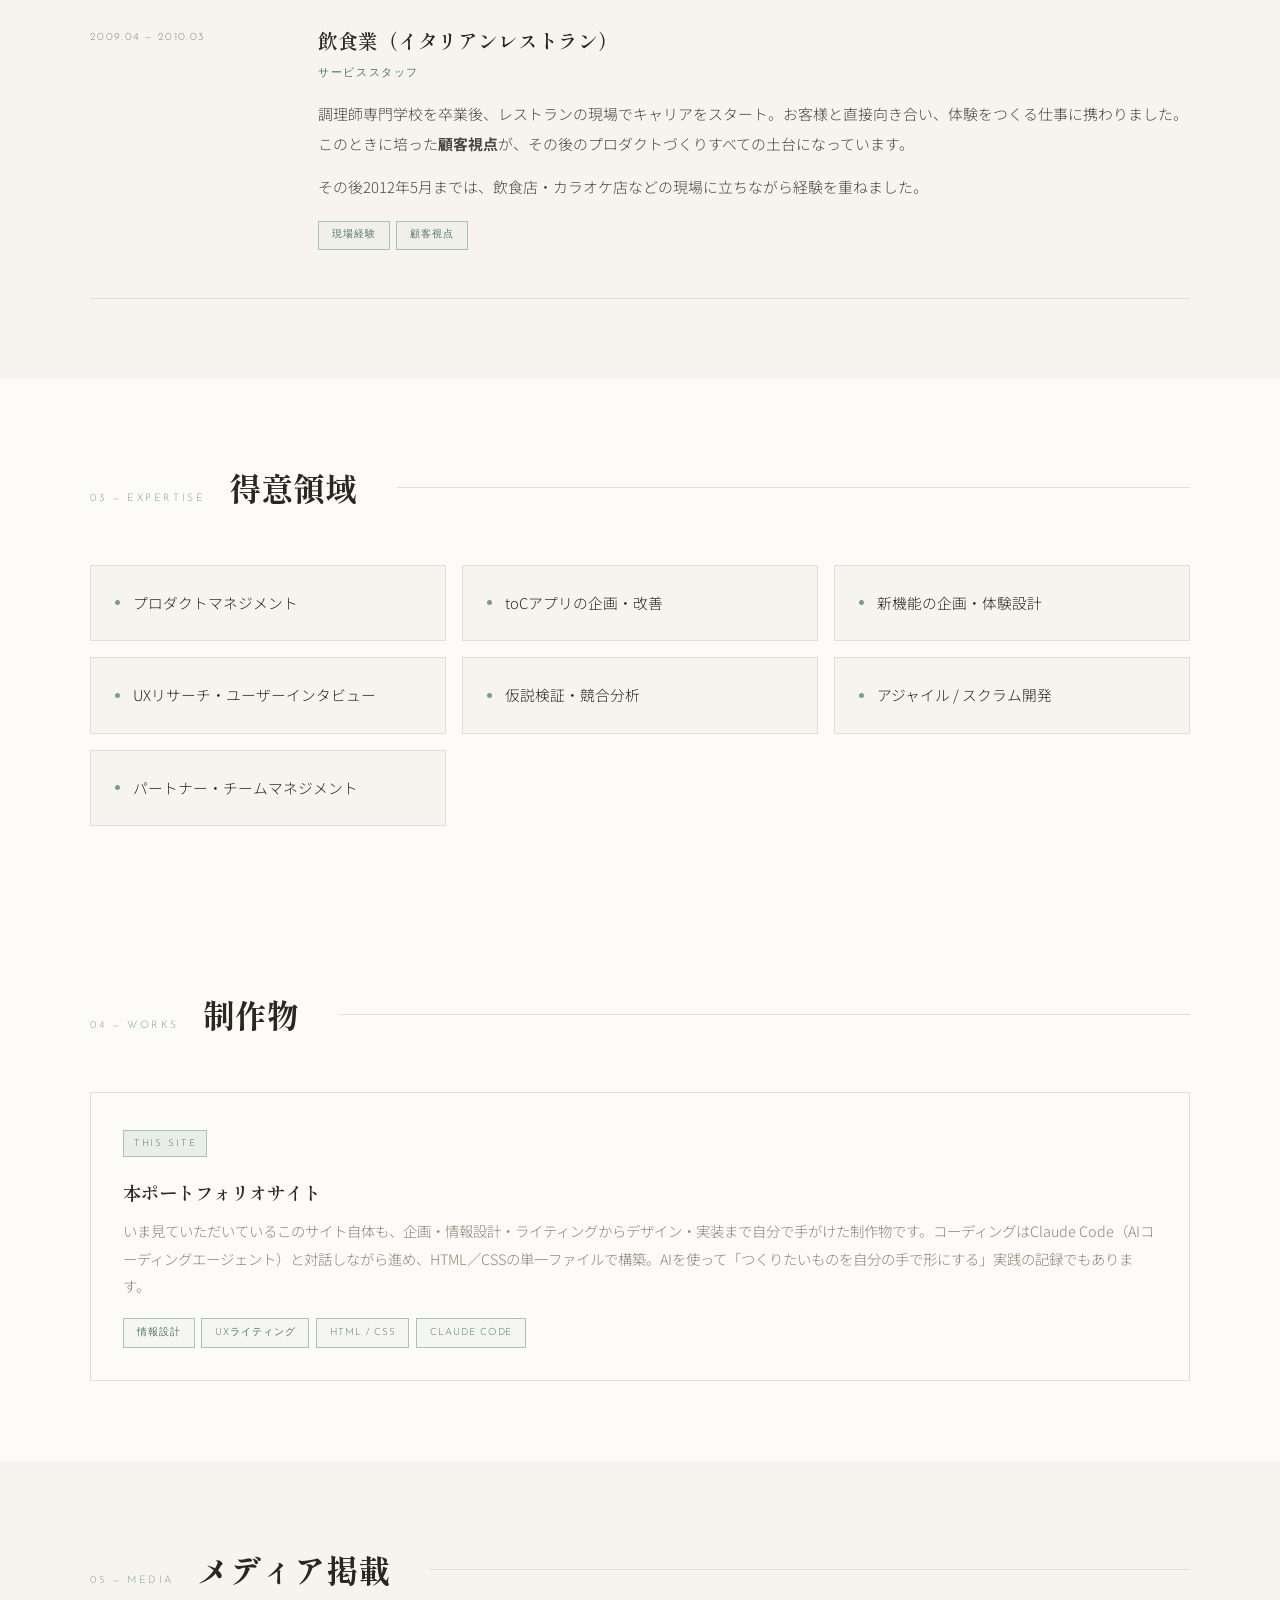
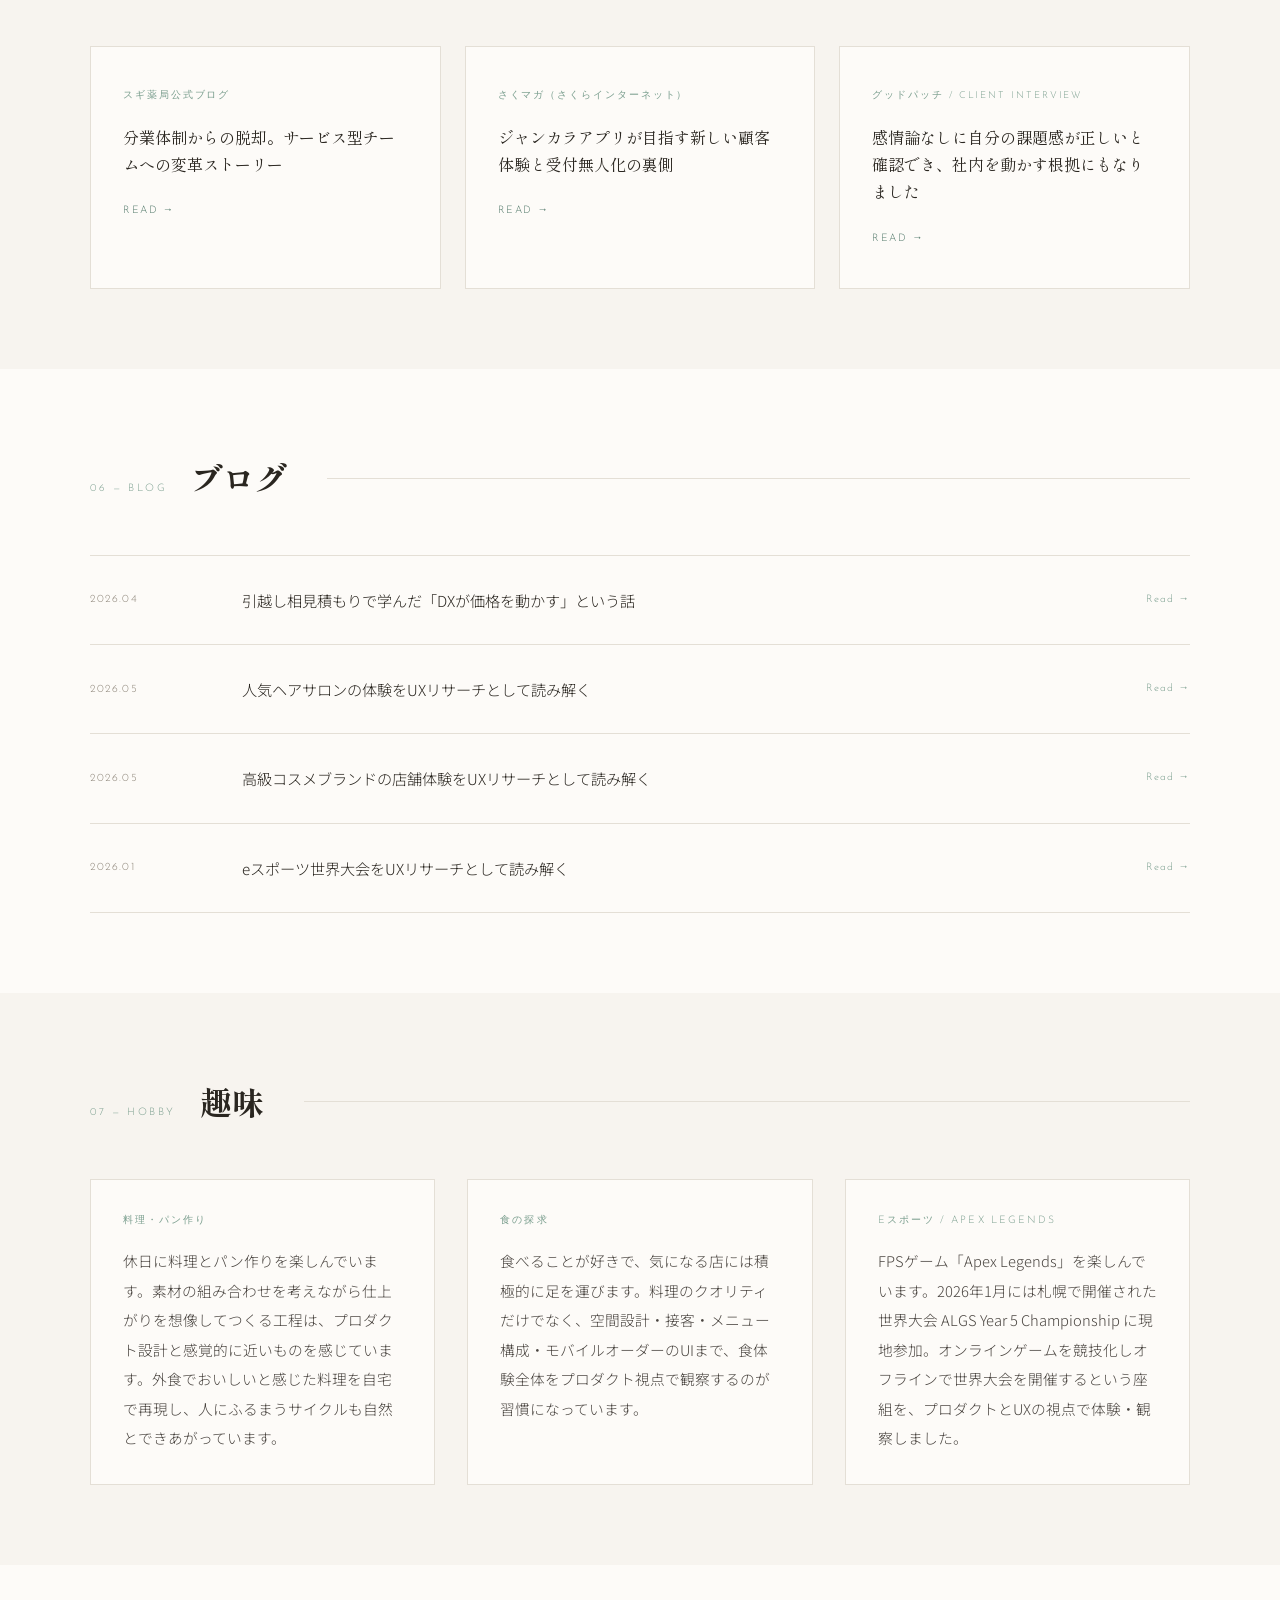
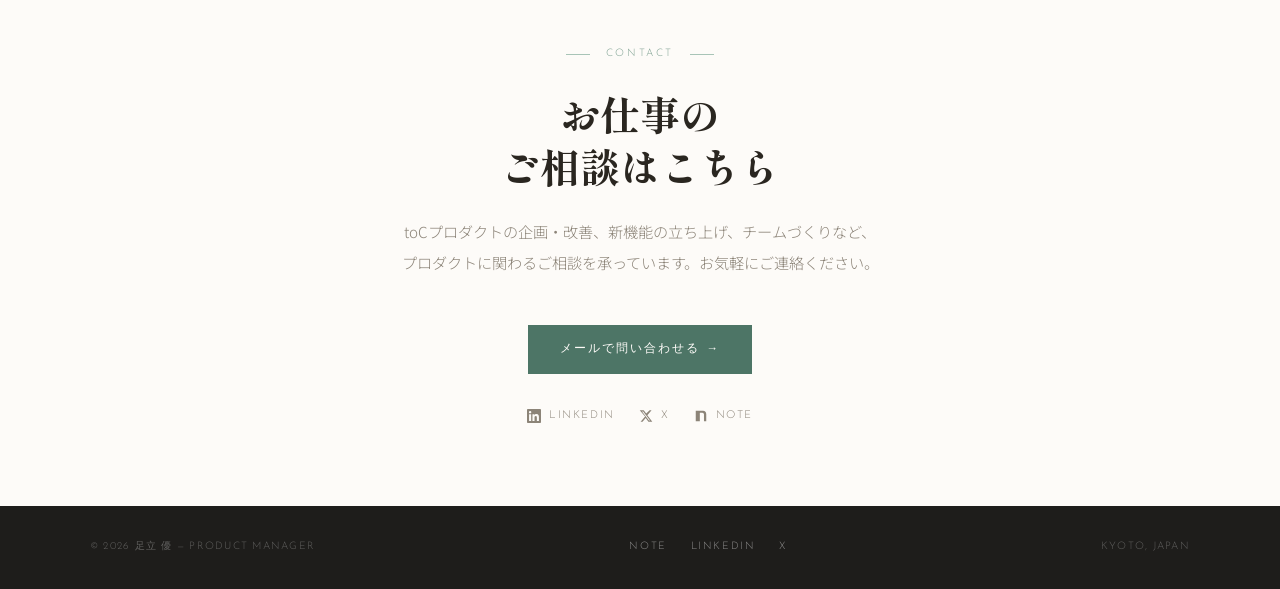
==== commit 8bf5c615: "Update index.html" ====
--- a/index.html
+++ b/index.html
@@ -334,8 +334,13 @@
   }
   .skill-card:hover { border-color: var(--sage-light); }
 
+  /* ── PRODUCTS ── */
+  #products { background: var(--cream); }
+  .products-note { font-size: 0.88rem; line-height: 1.9; color: var(--muted); margin-bottom: 2rem; }
+  .product-card .work-tags { margin-bottom: 1.2rem; }
+
   /* ── WORKS ── */
-  #works { background: var(--cream); }
+  #works { background: var(--warm-white); }
   .works-grid { display: grid; grid-template-columns: repeat(auto-fit, minmax(320px, 1fr)); gap: 1.5rem; }
   .work-card {
     background: var(--warm-white);
@@ -575,6 +580,7 @@
       <li><a href="#about">About</a></li>
       <li><a href="#experience">Experience</a></li>
       <li><a href="#skills">Expertise</a></li>
+      <li><a href="#products">Products</a></li>
       <li><a href="#works">Works</a></li>
       <li><a href="#media">Media</a></li>
       <li><a href="#blog">Blog</a></li>
@@ -604,6 +610,7 @@
   <a href="#about" onclick="toggleMenu()">About</a>
   <a href="#experience" onclick="toggleMenu()">Experience</a>
   <a href="#skills" onclick="toggleMenu()">Expertise</a>
+  <a href="#products" onclick="toggleMenu()">Products</a>
   <a href="#works" onclick="toggleMenu()">Works</a>
   <a href="#media" onclick="toggleMenu()">Media</a>
   <a href="#blog" onclick="toggleMenu()">Blog</a>
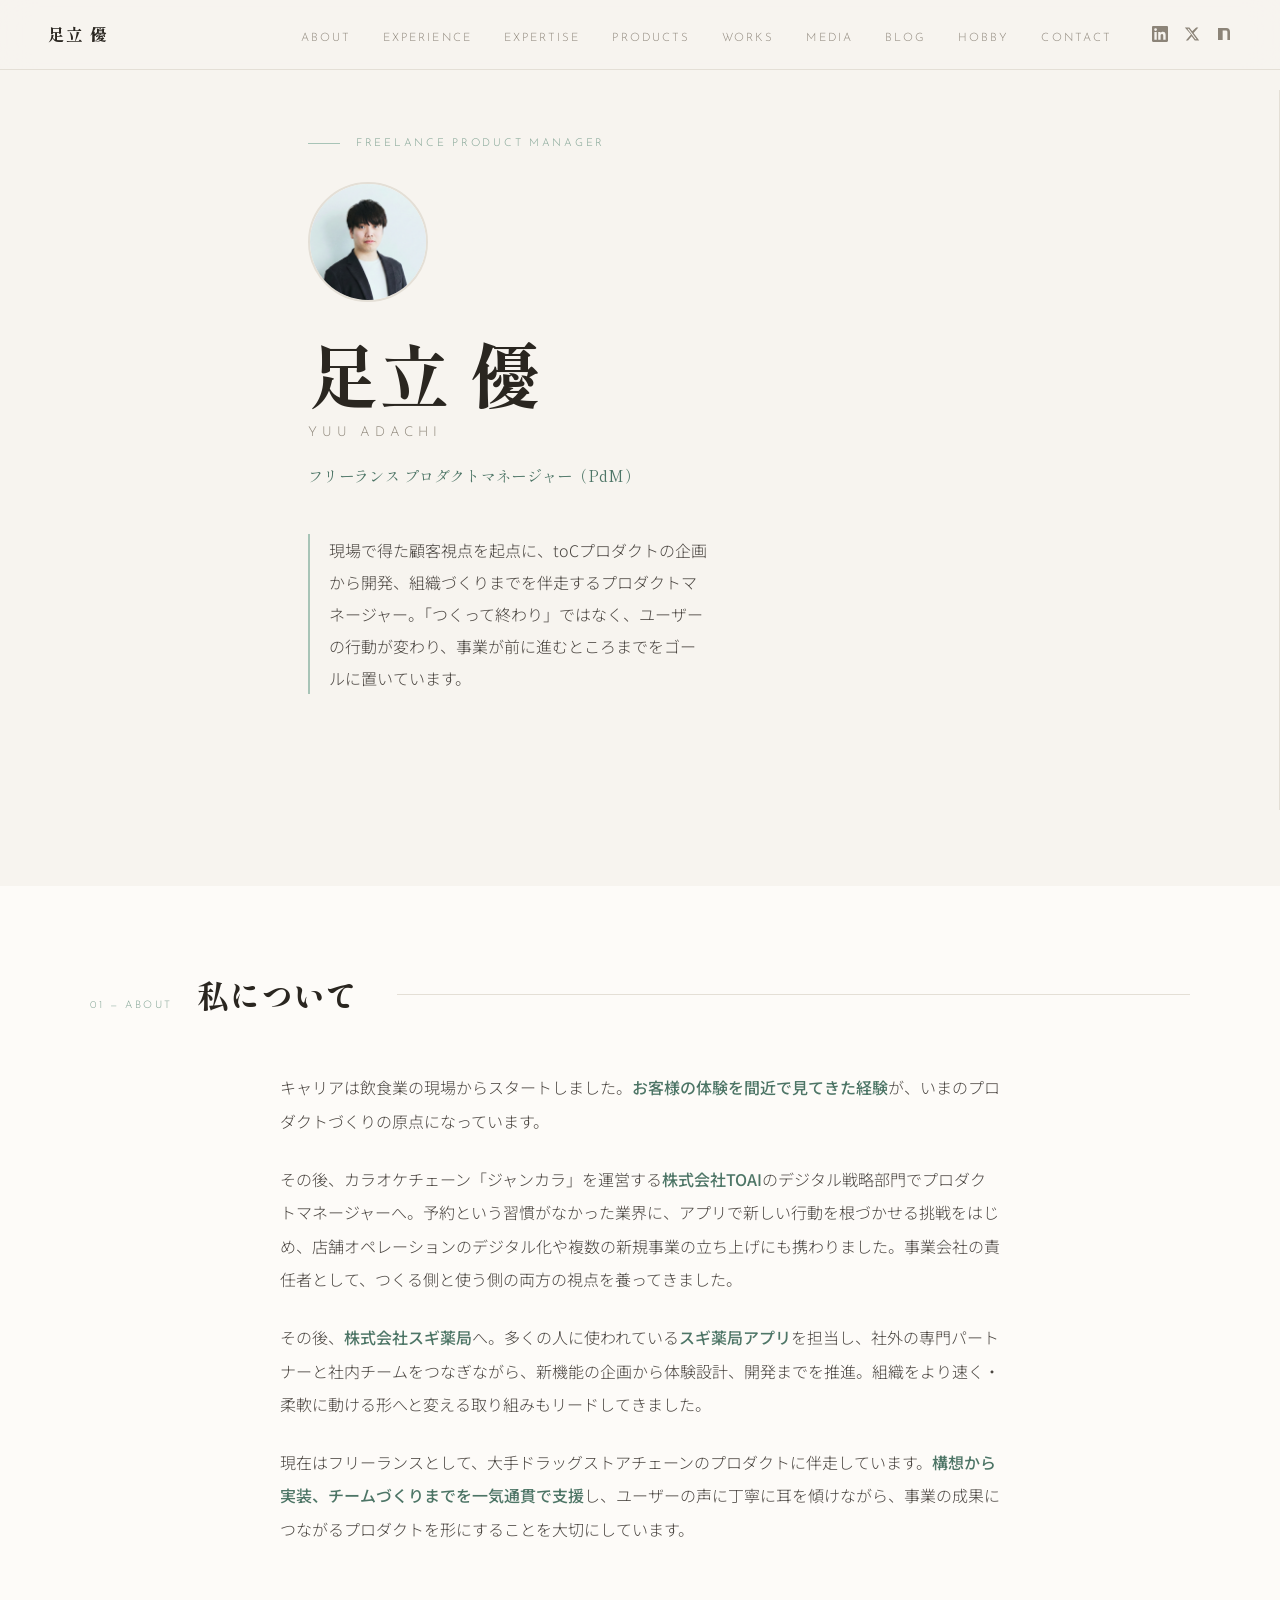
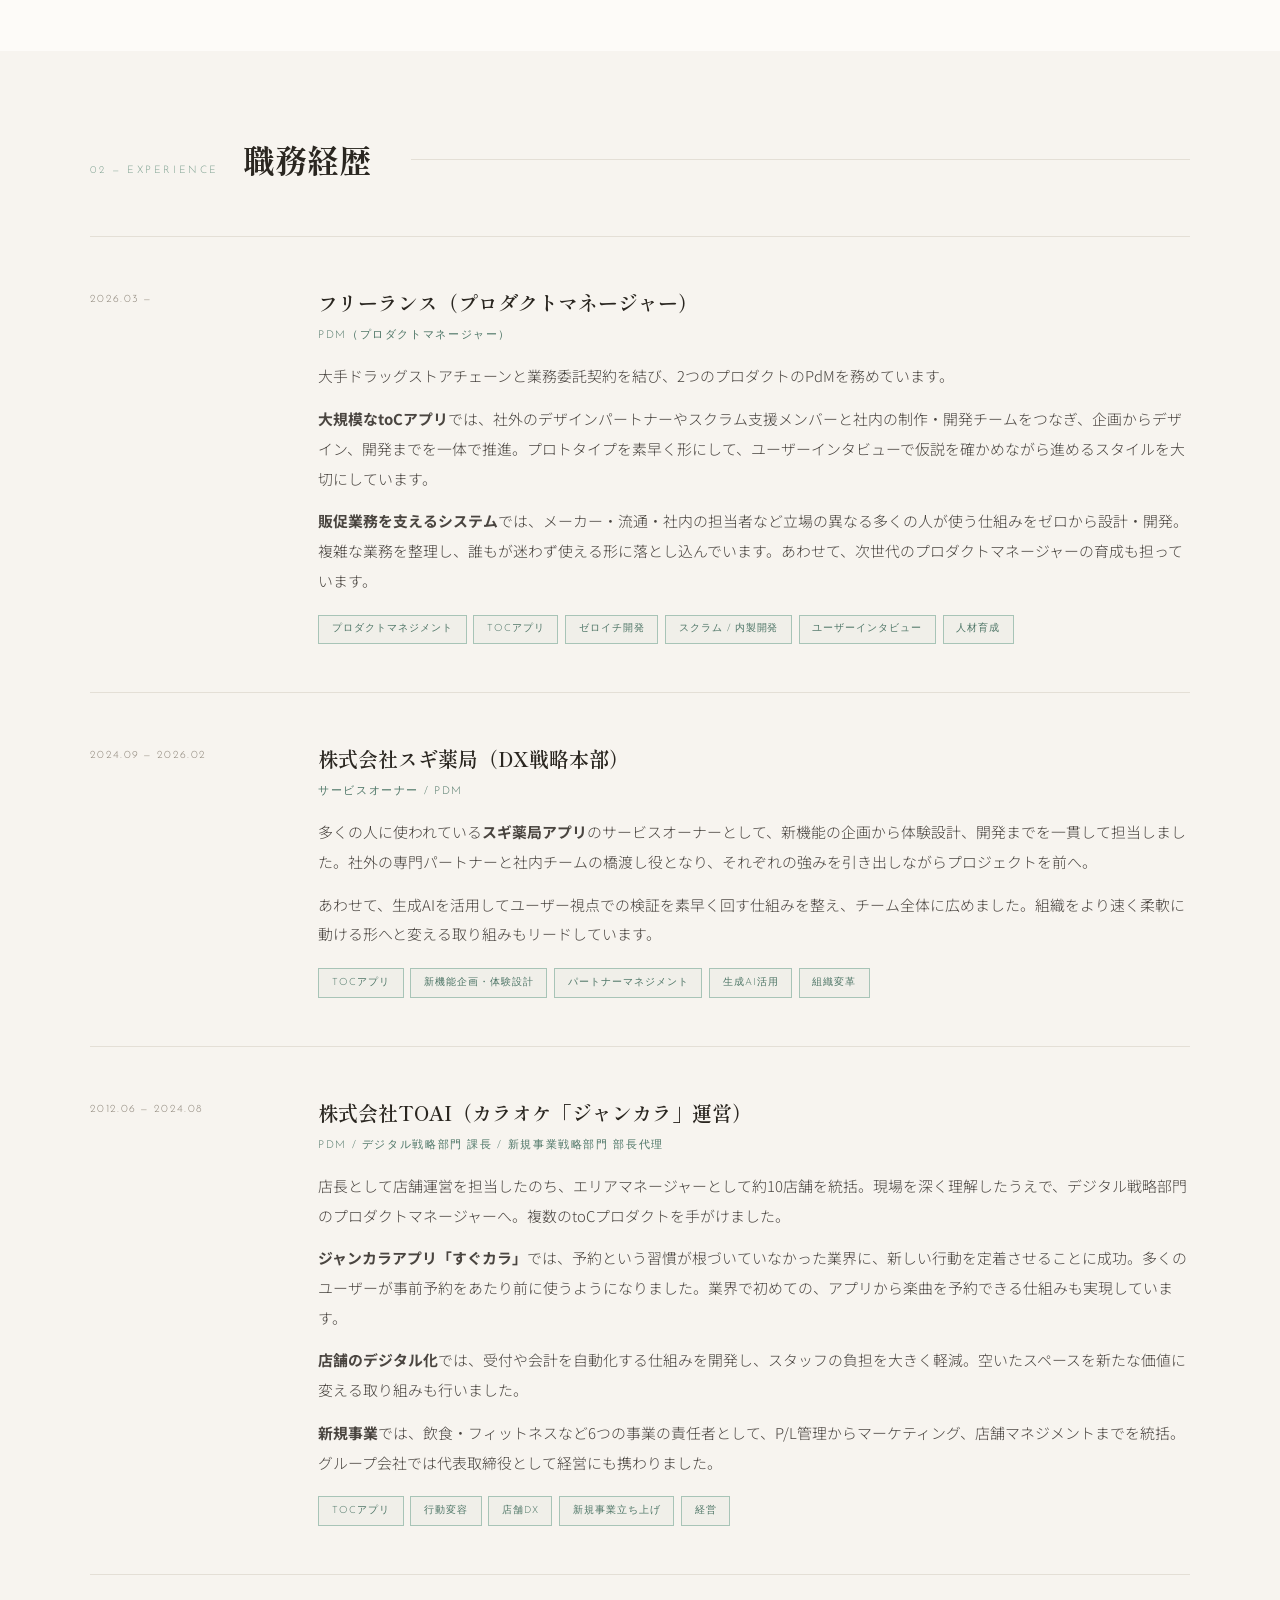
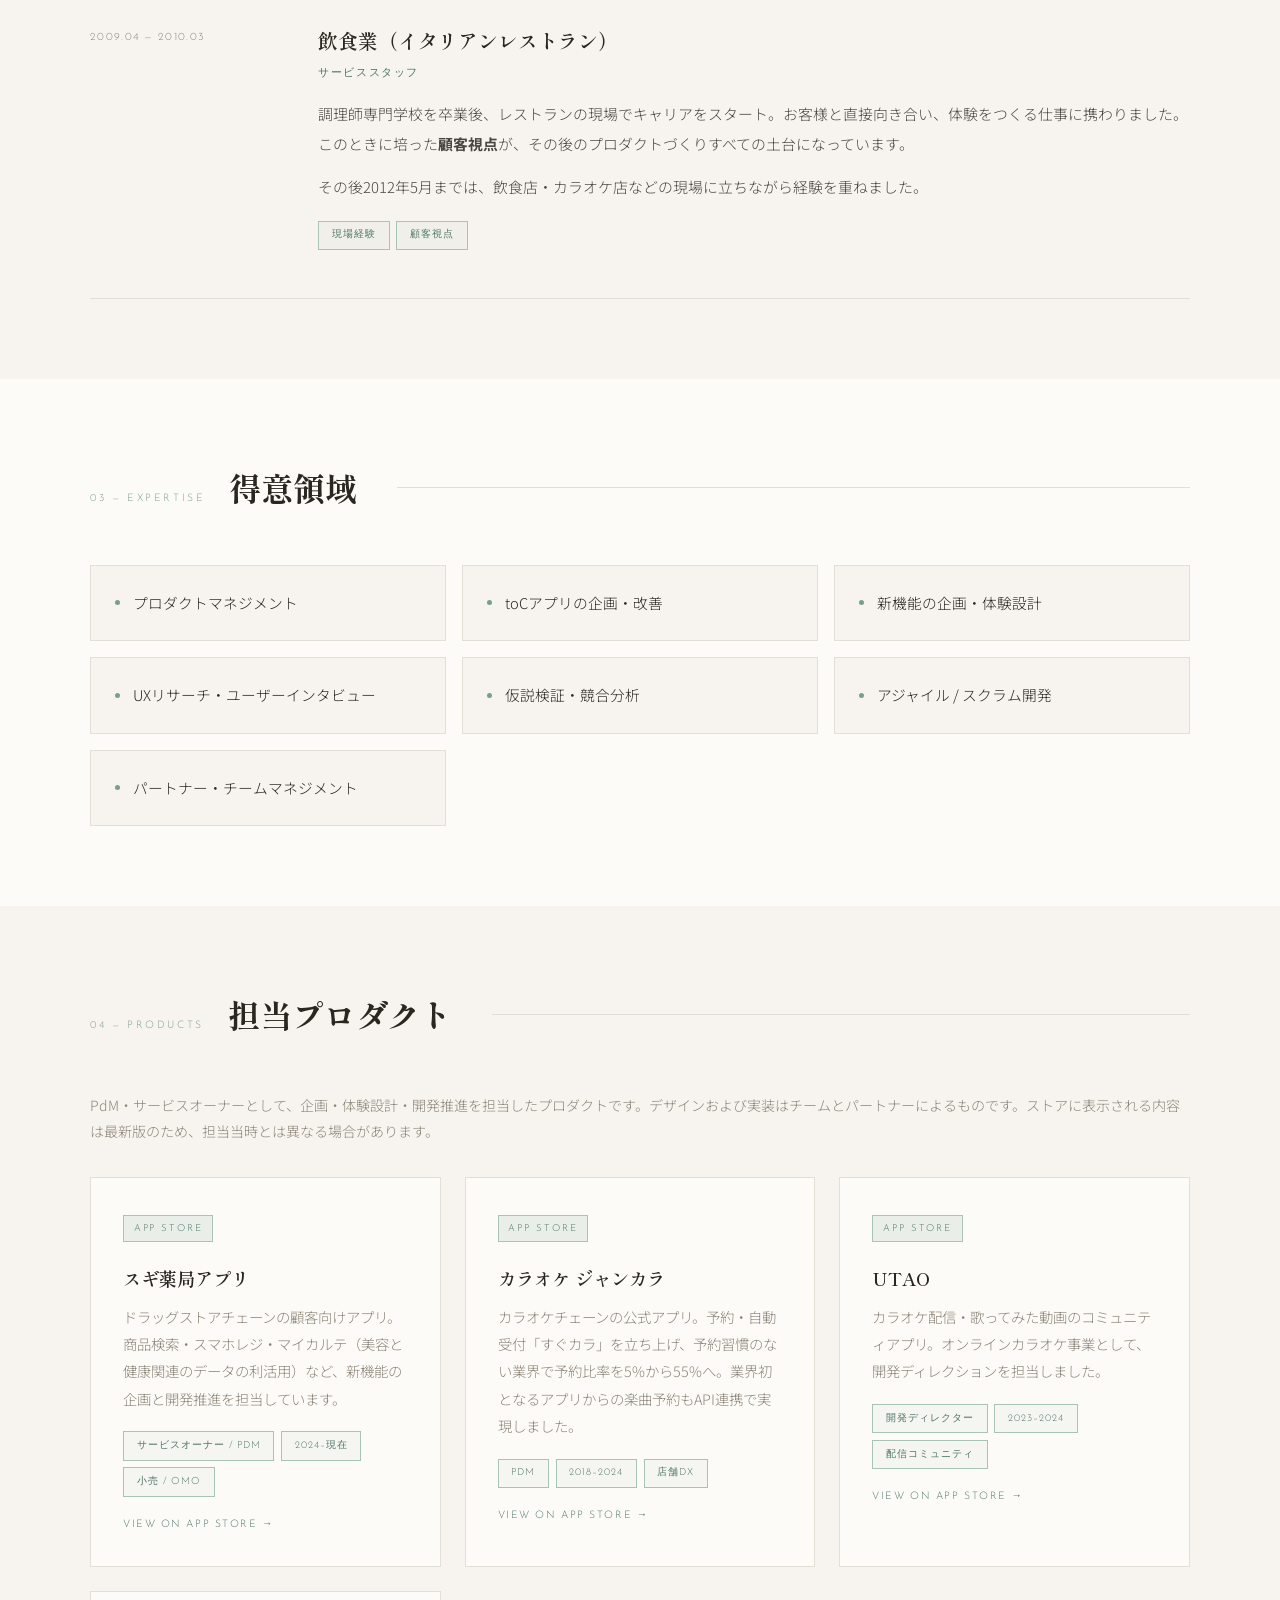
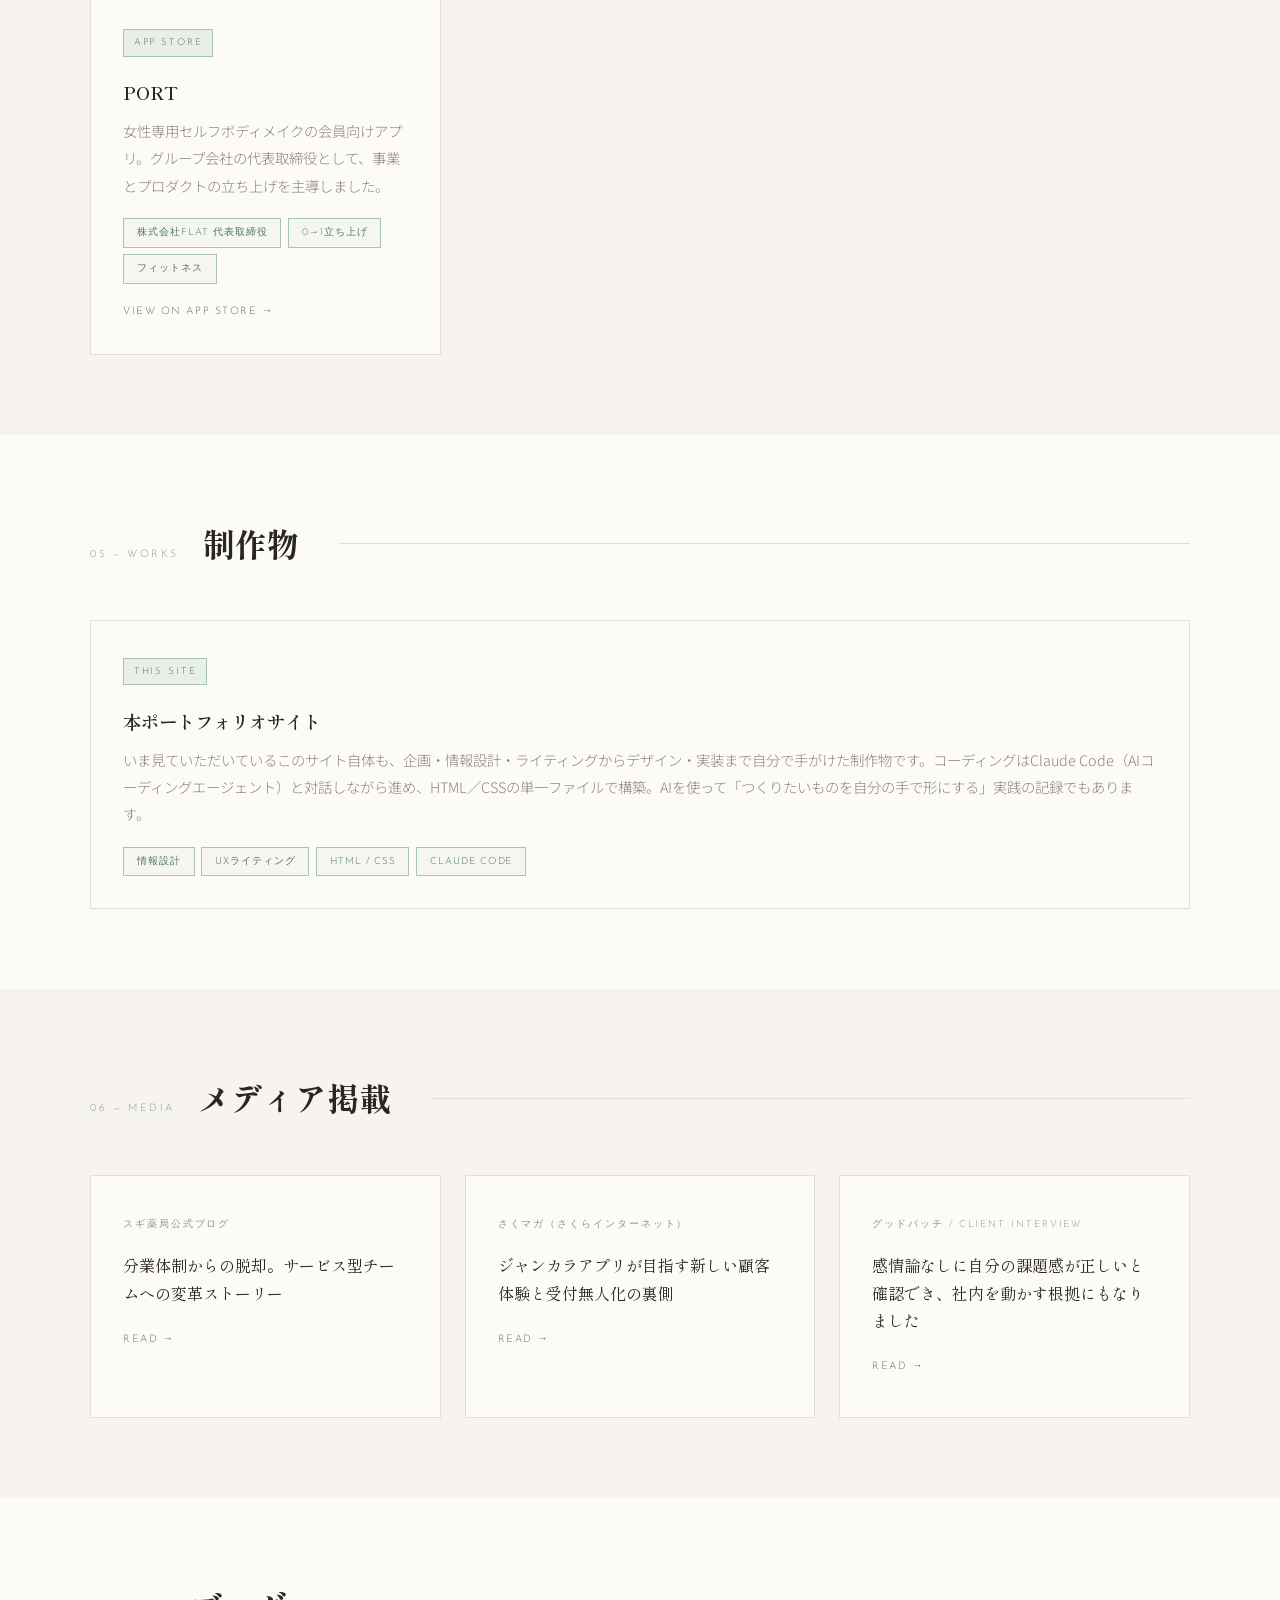
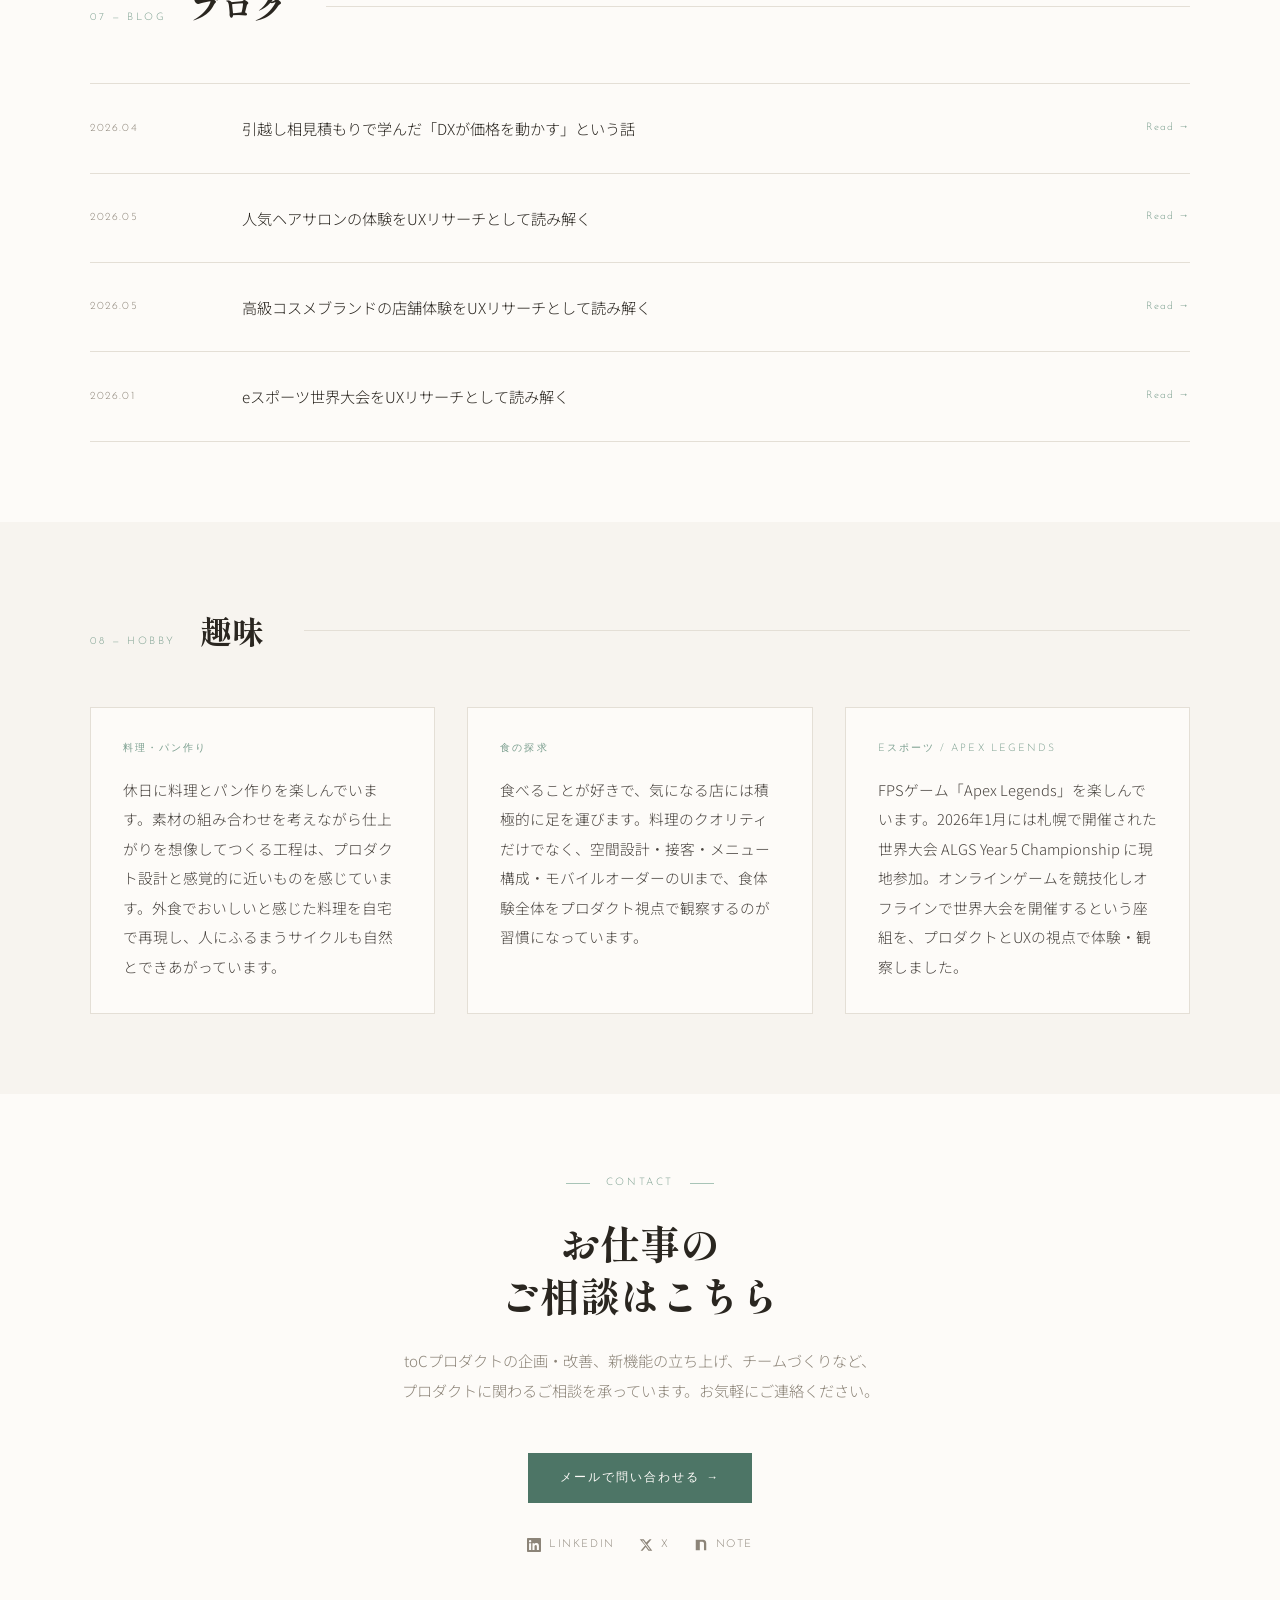
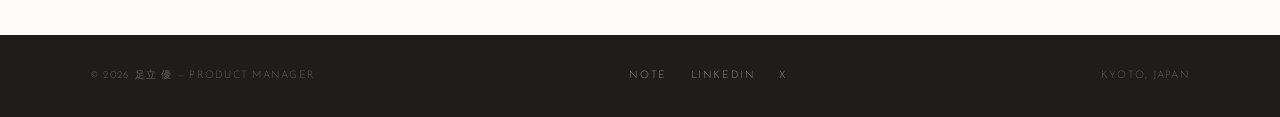
==== commit df36244d: "Update index.html" ====
--- a/index.html
+++ b/index.html
@@ -753,10 +753,66 @@
   </div>
 </section>
 
+<!-- PRODUCTS -->
+<section id="products">
+  <div class="section-header fade-in">
+    <span class="section-eyebrow">04 — Products</span>
+    <h2 class="section-title">担当プロダクト</h2>
+    <div class="section-line"></div>
+  </div>
+  <p class="products-note fade-in">PdM・サービスオーナーとして、企画・体験設計・開発推進を担当したプロダクトです。デザインおよび実装はチームとパートナーによるものです。ストアに表示される内容は最新版のため、担当当時とは異なる場合があります。</p>
+  <div class="works-grid fade-in">
+    <a href="https://apps.apple.com/jp/app/id853001943" target="_blank" rel="noopener" class="work-card product-card">
+      <div class="work-badge">App Store</div>
+      <div class="work-name">スギ薬局アプリ</div>
+      <div class="work-desc">ドラッグストアチェーンの顧客向けアプリ。商品検索・スマホレジ・マイカルテ（美容と健康関連のデータの利活用）など、新機能の企画と開発推進を担当しています。</div>
+      <div class="work-tags">
+        <span class="exp-tag">サービスオーナー / PdM</span>
+        <span class="exp-tag">2024–現在</span>
+        <span class="exp-tag">小売 / OMO</span>
+      </div>
+      <div class="work-arrow">View on App Store →</div>
+    </a>
+    <a href="https://apps.apple.com/jp/app/id536163552" target="_blank" rel="noopener" class="work-card product-card">
+      <div class="work-badge">App Store</div>
+      <div class="work-name">カラオケ ジャンカラ</div>
+      <div class="work-desc">カラオケチェーンの公式アプリ。予約・自動受付「すぐカラ」を立ち上げ、予約習慣のない業界で予約比率を5%から55%へ。業界初となるアプリからの楽曲予約もAPI連携で実現しました。</div>
+      <div class="work-tags">
+        <span class="exp-tag">PdM</span>
+        <span class="exp-tag">2018–2024</span>
+        <span class="exp-tag">店舗DX</span>
+      </div>
+      <div class="work-arrow">View on App Store →</div>
+    </a>
+    <a href="https://apps.apple.com/jp/app/id1381312501" target="_blank" rel="noopener" class="work-card product-card">
+      <div class="work-badge">App Store</div>
+      <div class="work-name">UTAO</div>
+      <div class="work-desc">カラオケ配信・歌ってみた動画のコミュニティアプリ。オンラインカラオケ事業として、開発ディレクションを担当しました。</div>
+      <div class="work-tags">
+        <span class="exp-tag">開発ディレクター</span>
+        <span class="exp-tag">2023–2024</span>
+        <span class="exp-tag">配信コミュニティ</span>
+      </div>
+      <div class="work-arrow">View on App Store →</div>
+    </a>
+    <a href="https://apps.apple.com/jp/app/id1563159030" target="_blank" rel="noopener" class="work-card product-card">
+      <div class="work-badge">App Store</div>
+      <div class="work-name">PORT</div>
+      <div class="work-desc">女性専用セルフボディメイクの会員向けアプリ。グループ会社の代表取締役として、事業とプロダクトの立ち上げを主導しました。</div>
+      <div class="work-tags">
+        <span class="exp-tag">株式会社Flat 代表取締役</span>
+        <span class="exp-tag">0→1立ち上げ</span>
+        <span class="exp-tag">フィットネス</span>
+      </div>
+      <div class="work-arrow">View on App Store →</div>
+    </a>
+  </div>
+</section>
+
 <!-- WORKS -->
 <section id="works">
   <div class="section-header fade-in">
-    <span class="section-eyebrow">04 — Works</span>
+    <span class="section-eyebrow">05 — Works</span>
     <h2 class="section-title">制作物</h2>
     <div class="section-line"></div>
   </div>
@@ -778,7 +834,7 @@
 <!-- MEDIA -->
 <section id="media">
   <div class="section-header fade-in">
-    <span class="section-eyebrow">05 — Media</span>
+    <span class="section-eyebrow">06 — Media</span>
     <h2 class="section-title">メディア掲載</h2>
     <div class="section-line"></div>
   </div>
@@ -803,7 +859,7 @@
 
 <section id="blog">
   <div class="section-header fade-in">
-    <span class="section-eyebrow">06 — Blog</span>
+    <span class="section-eyebrow">07 — Blog</span>
     <h2 class="section-title">ブログ</h2>
     <div class="section-line"></div>
   </div>
@@ -951,7 +1007,7 @@
 <!-- HOBBY -->
 <section id="hobby">
   <div class="section-header fade-in">
-    <span class="section-eyebrow">07 — Hobby</span>
+    <span class="section-eyebrow">08 — Hobby</span>
     <h2 class="section-title">趣味</h2>
     <div class="section-line"></div>
   </div>
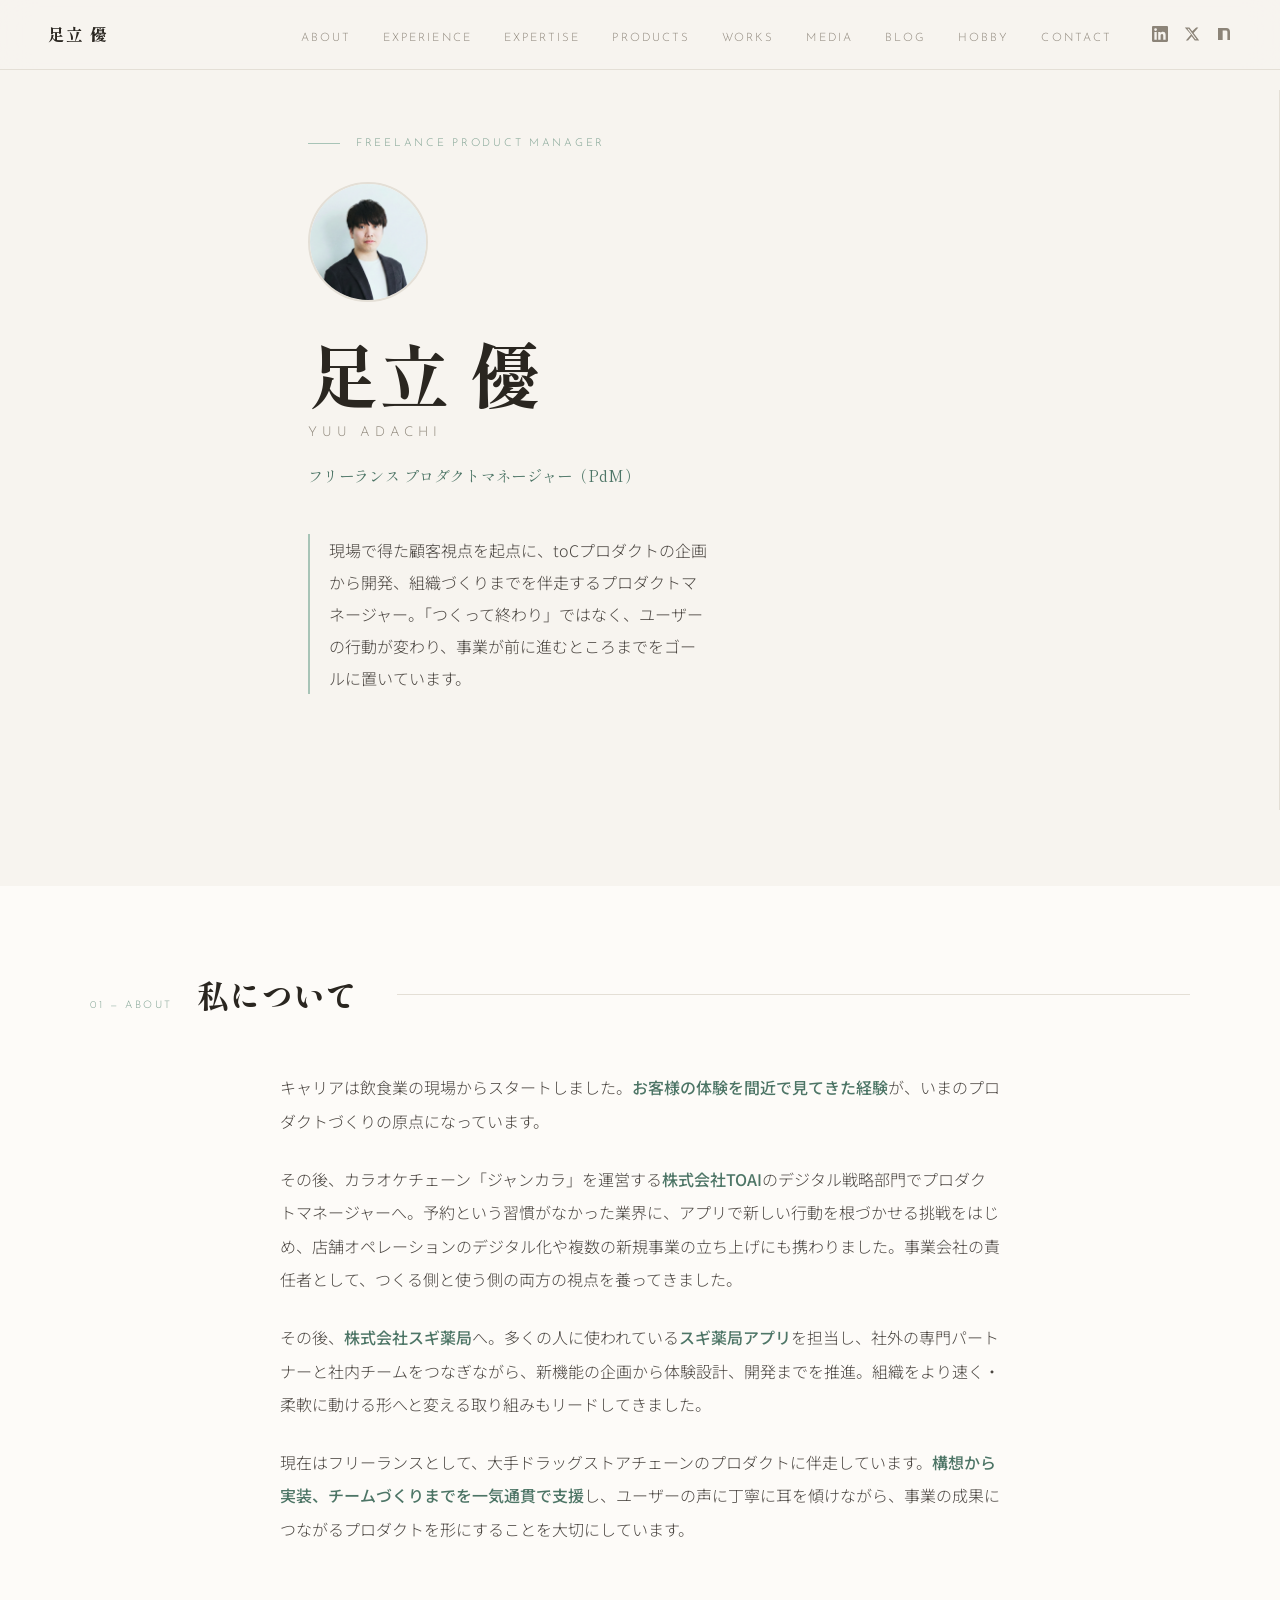
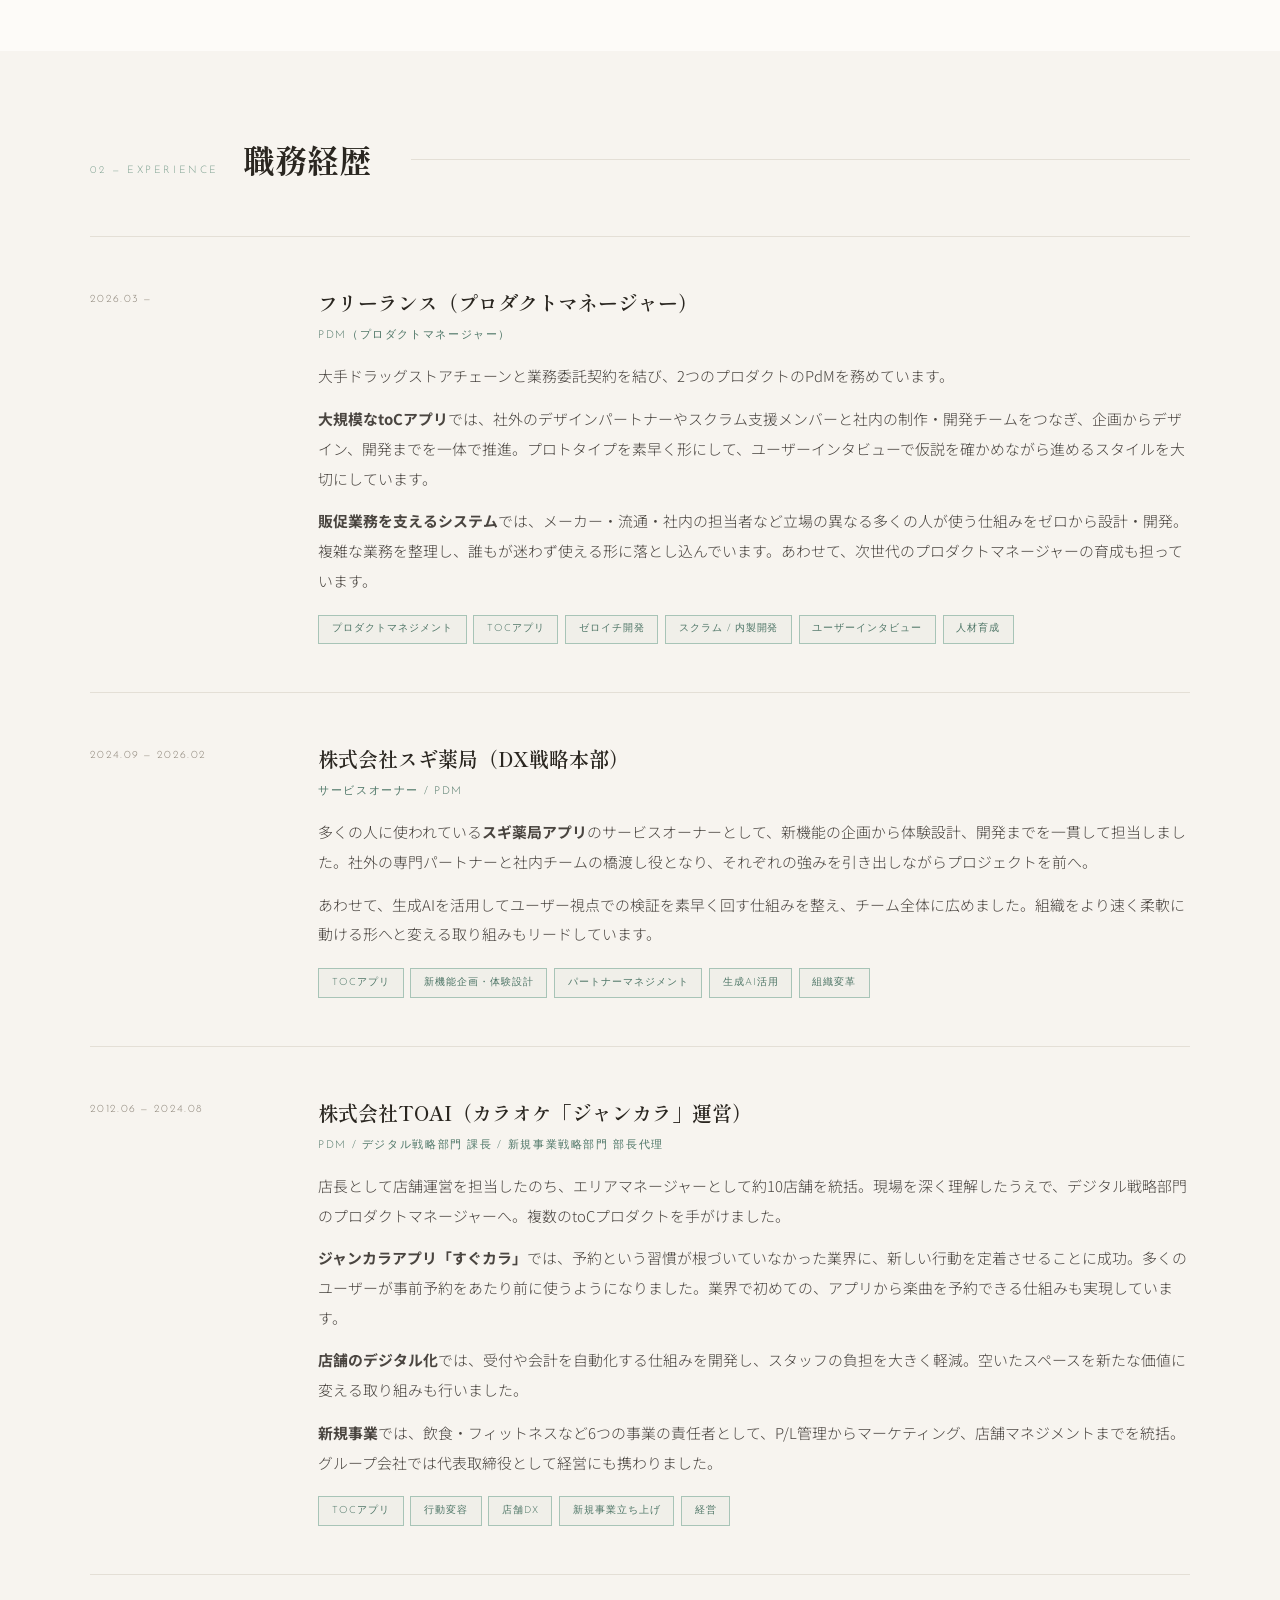
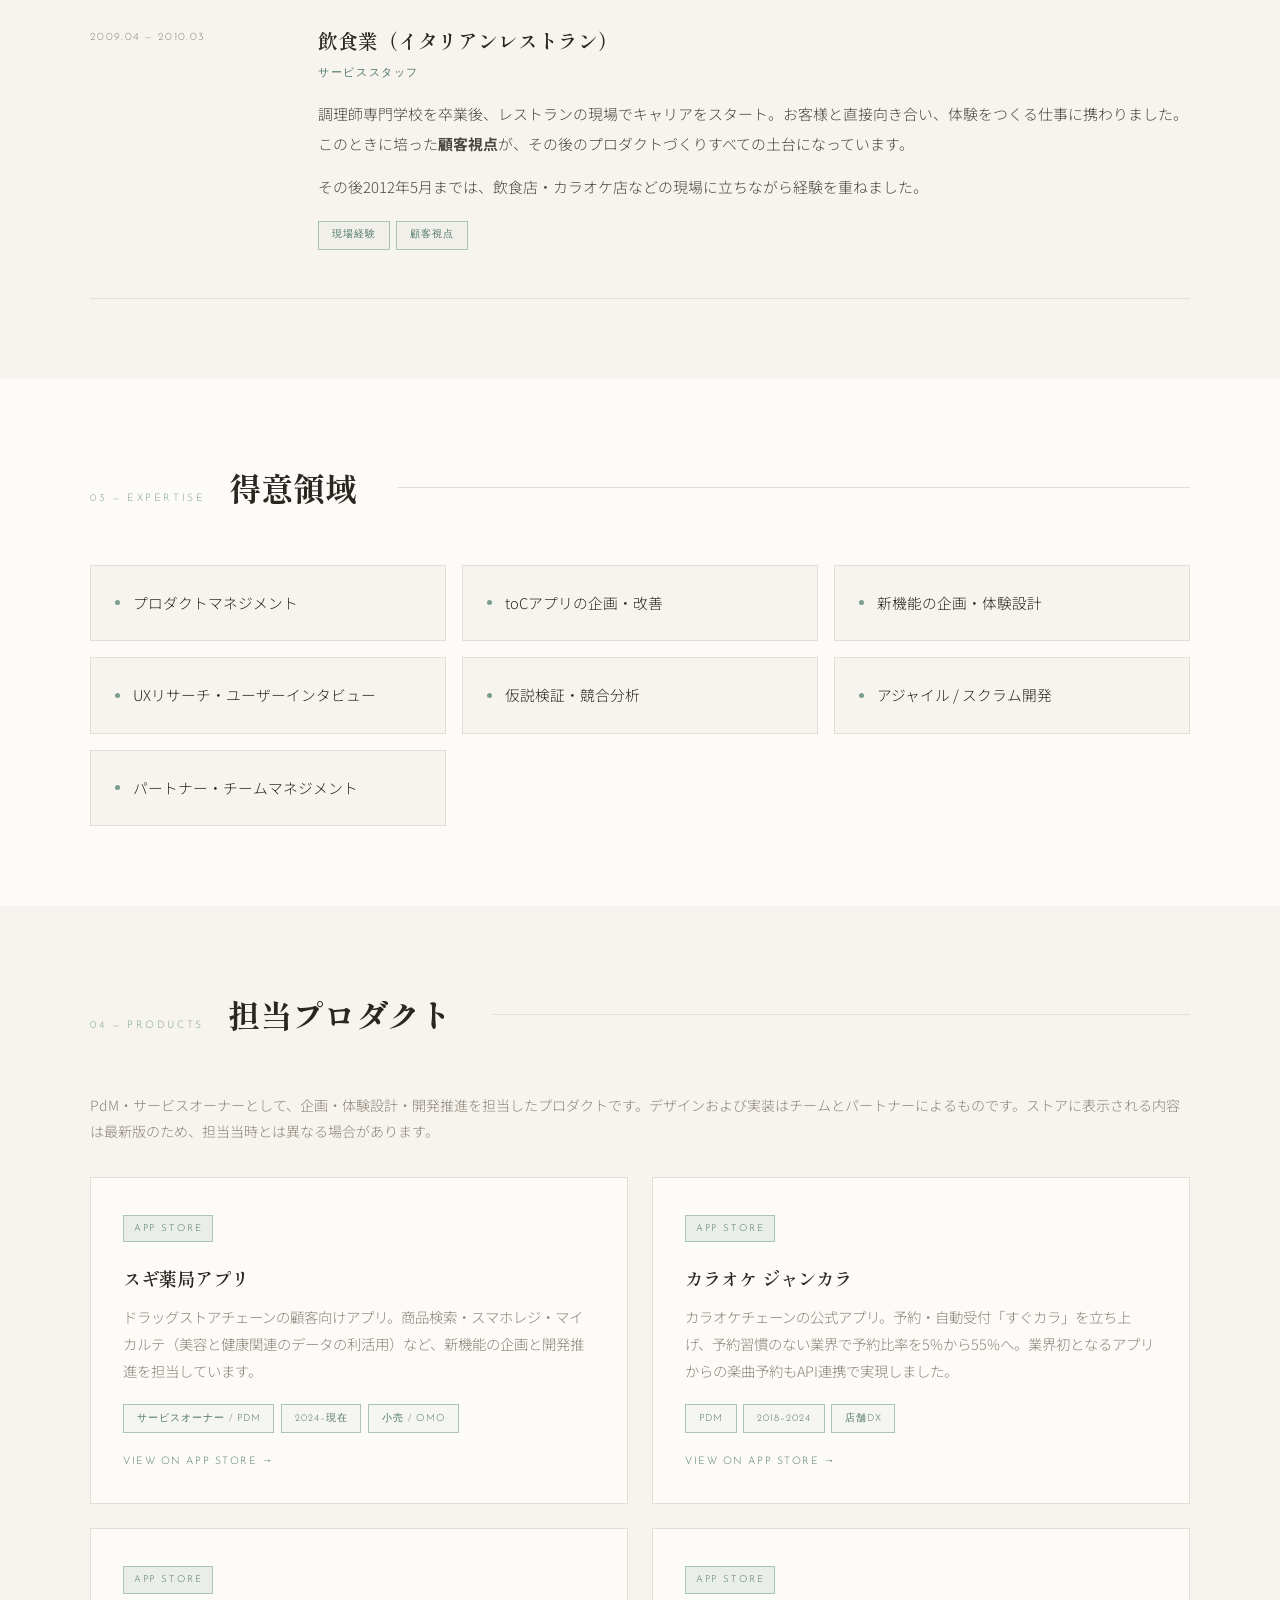
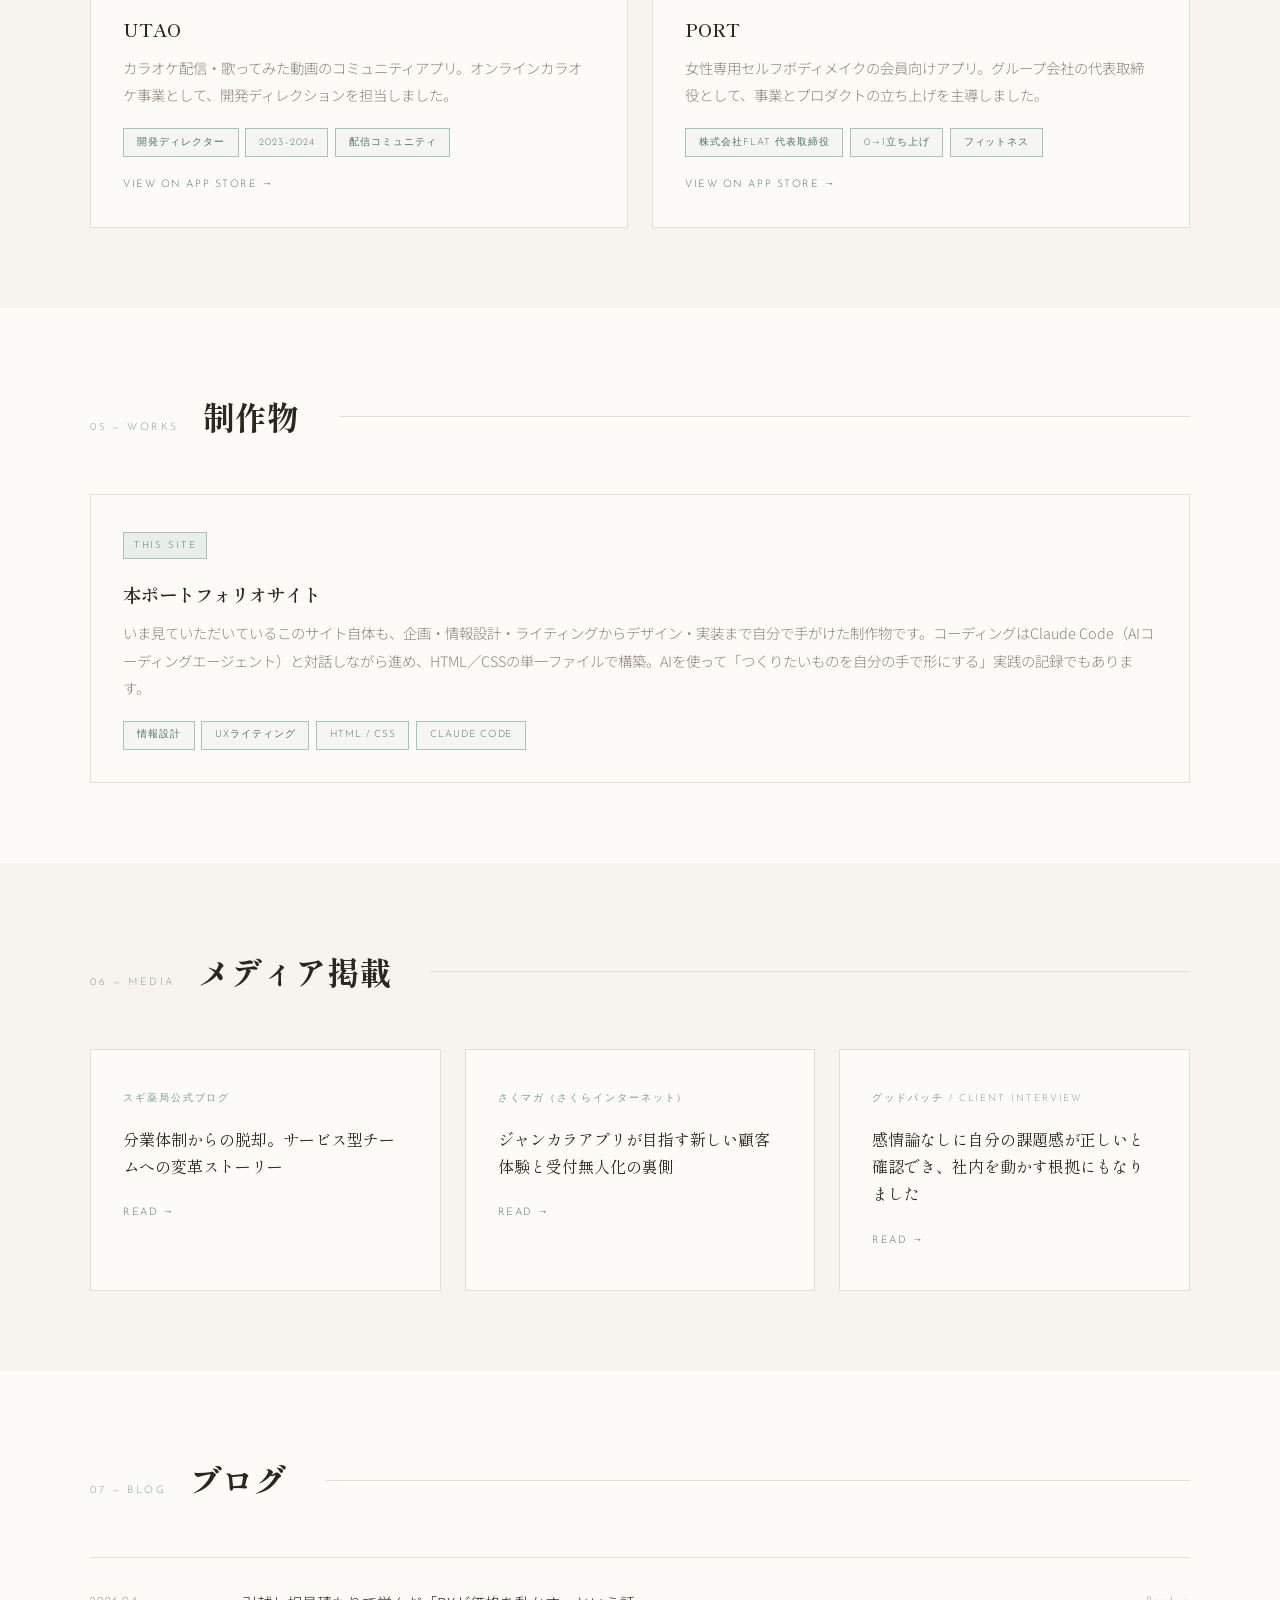
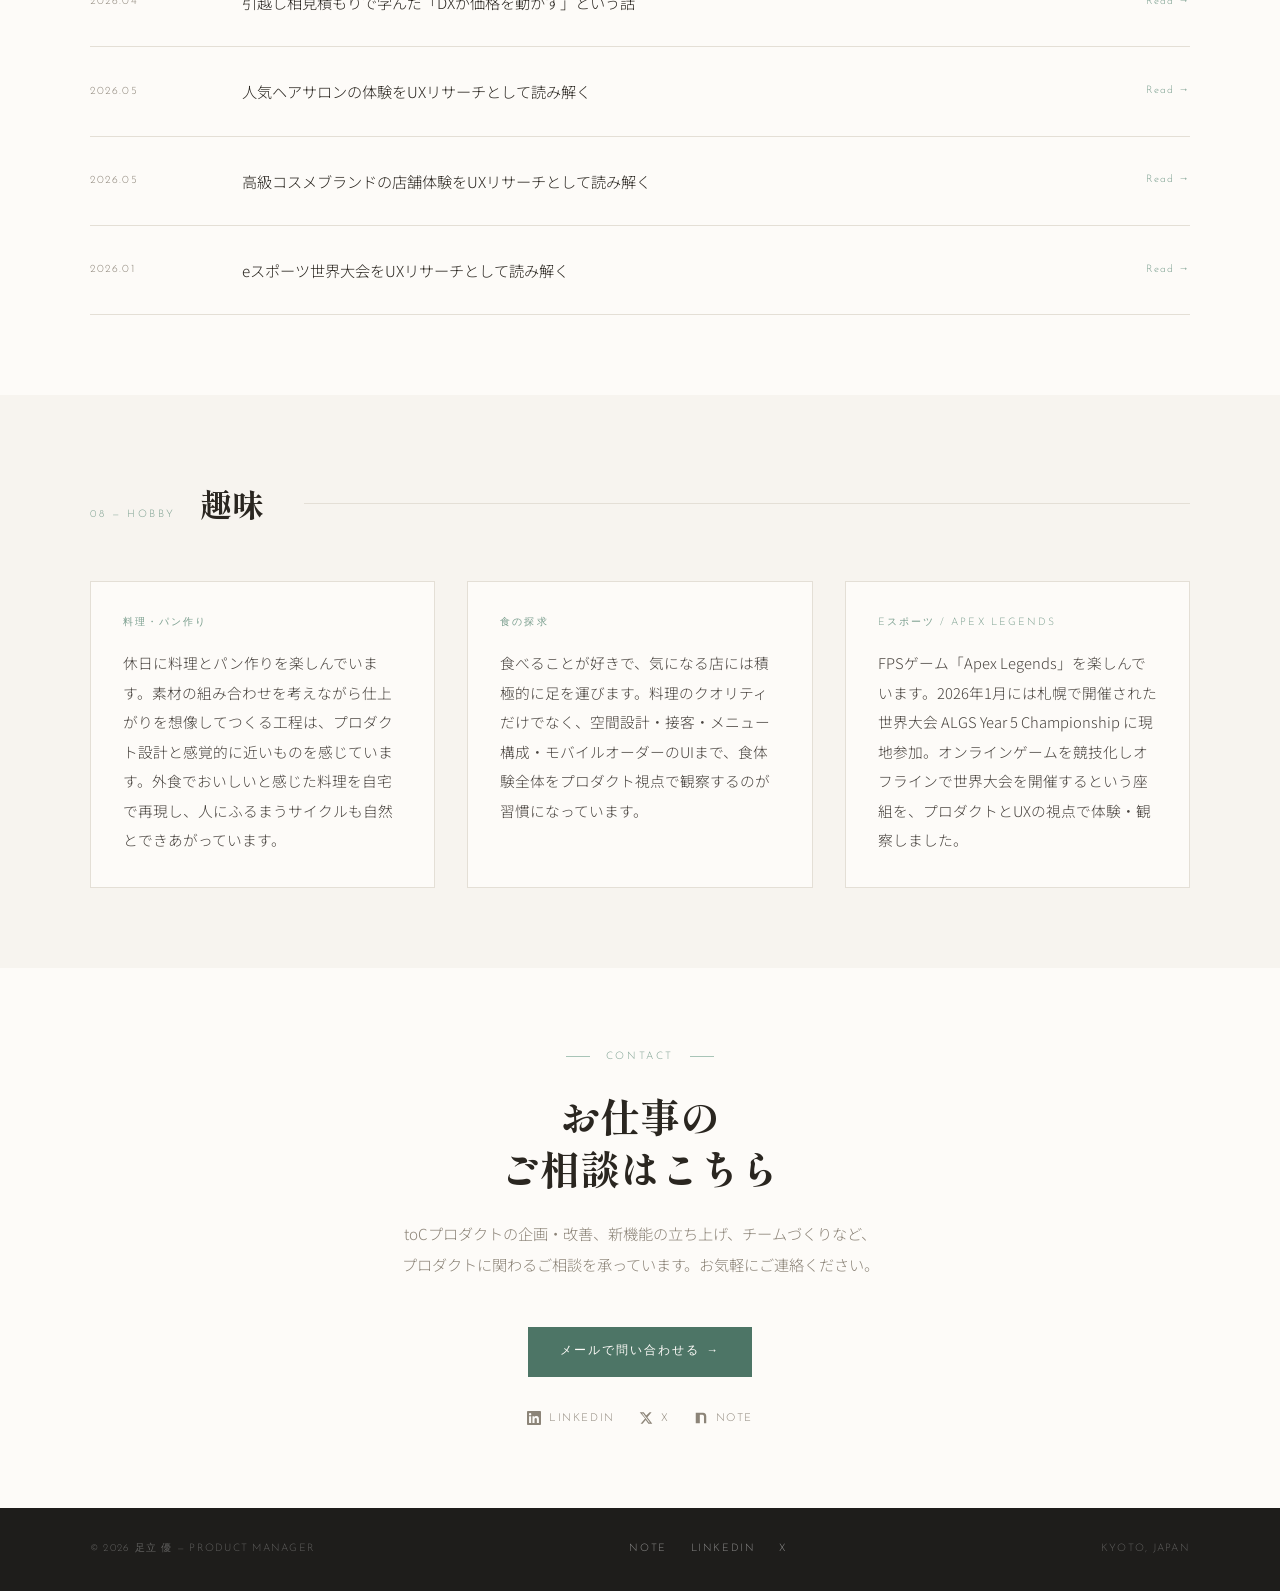
==== commit 182e897e: "Update index.html" ====
--- a/index.html
+++ b/index.html
@@ -337,6 +337,7 @@
   /* ── PRODUCTS ── */
   #products { background: var(--cream); }
   .products-note { font-size: 0.88rem; line-height: 1.9; color: var(--muted); margin-bottom: 2rem; }
+  .products-grid { display: grid; grid-template-columns: repeat(2, 1fr); gap: 1.5rem; }
   .product-card .work-tags { margin-bottom: 1.2rem; }
 
   /* ── WORKS ── */
@@ -539,6 +540,7 @@
     .hobby-grid { grid-template-columns: 1fr; }
     .skills-grid { grid-template-columns: 1fr; }
     .works-grid { grid-template-columns: 1fr; gap: 1rem; }
+    .products-grid { grid-template-columns: 1fr; gap: 1rem; }
     .slider-item { flex: 0 0 85%; }
 
     /* BLOG */
@@ -761,7 +763,7 @@
     <div class="section-line"></div>
   </div>
   <p class="products-note fade-in">PdM・サービスオーナーとして、企画・体験設計・開発推進を担当したプロダクトです。デザインおよび実装はチームとパートナーによるものです。ストアに表示される内容は最新版のため、担当当時とは異なる場合があります。</p>
-  <div class="works-grid fade-in">
+  <div class="products-grid fade-in">
     <a href="https://apps.apple.com/jp/app/id853001943" target="_blank" rel="noopener" class="work-card product-card">
       <div class="work-badge">App Store</div>
       <div class="work-name">スギ薬局アプリ</div>
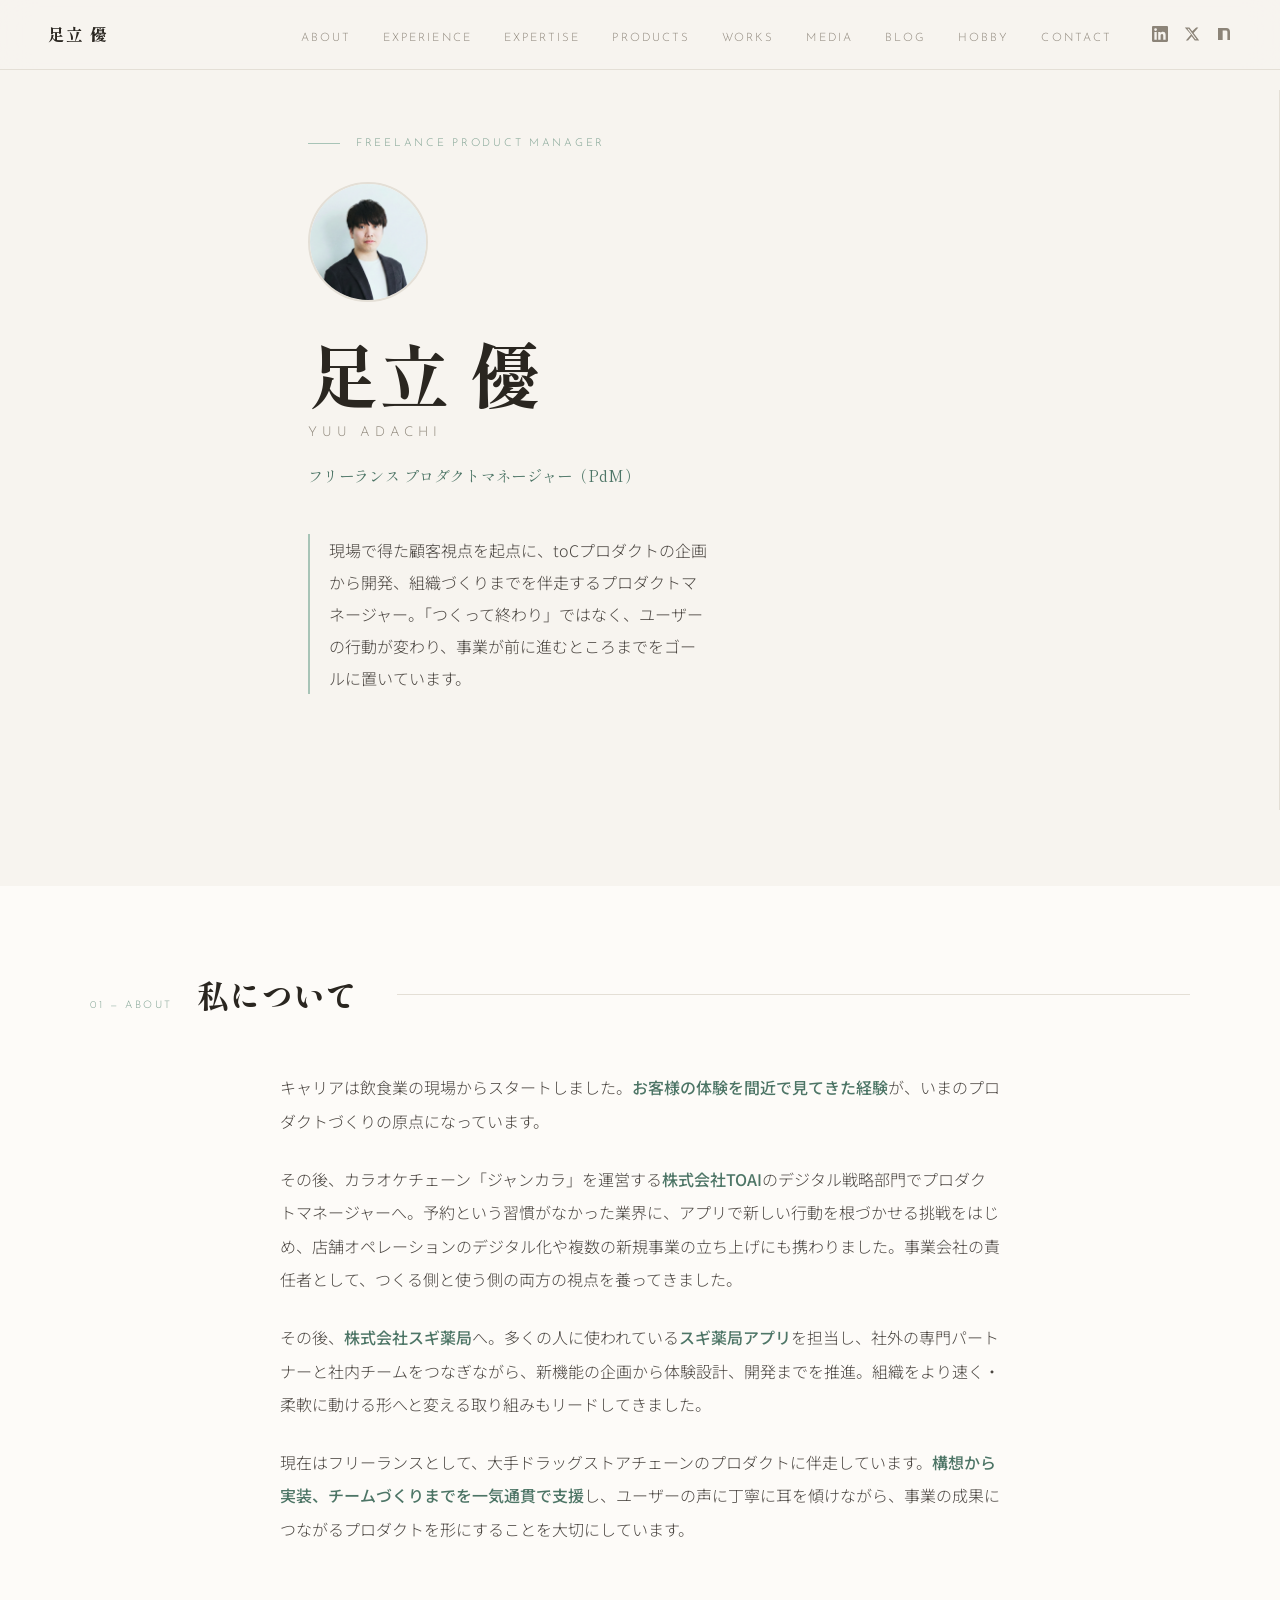
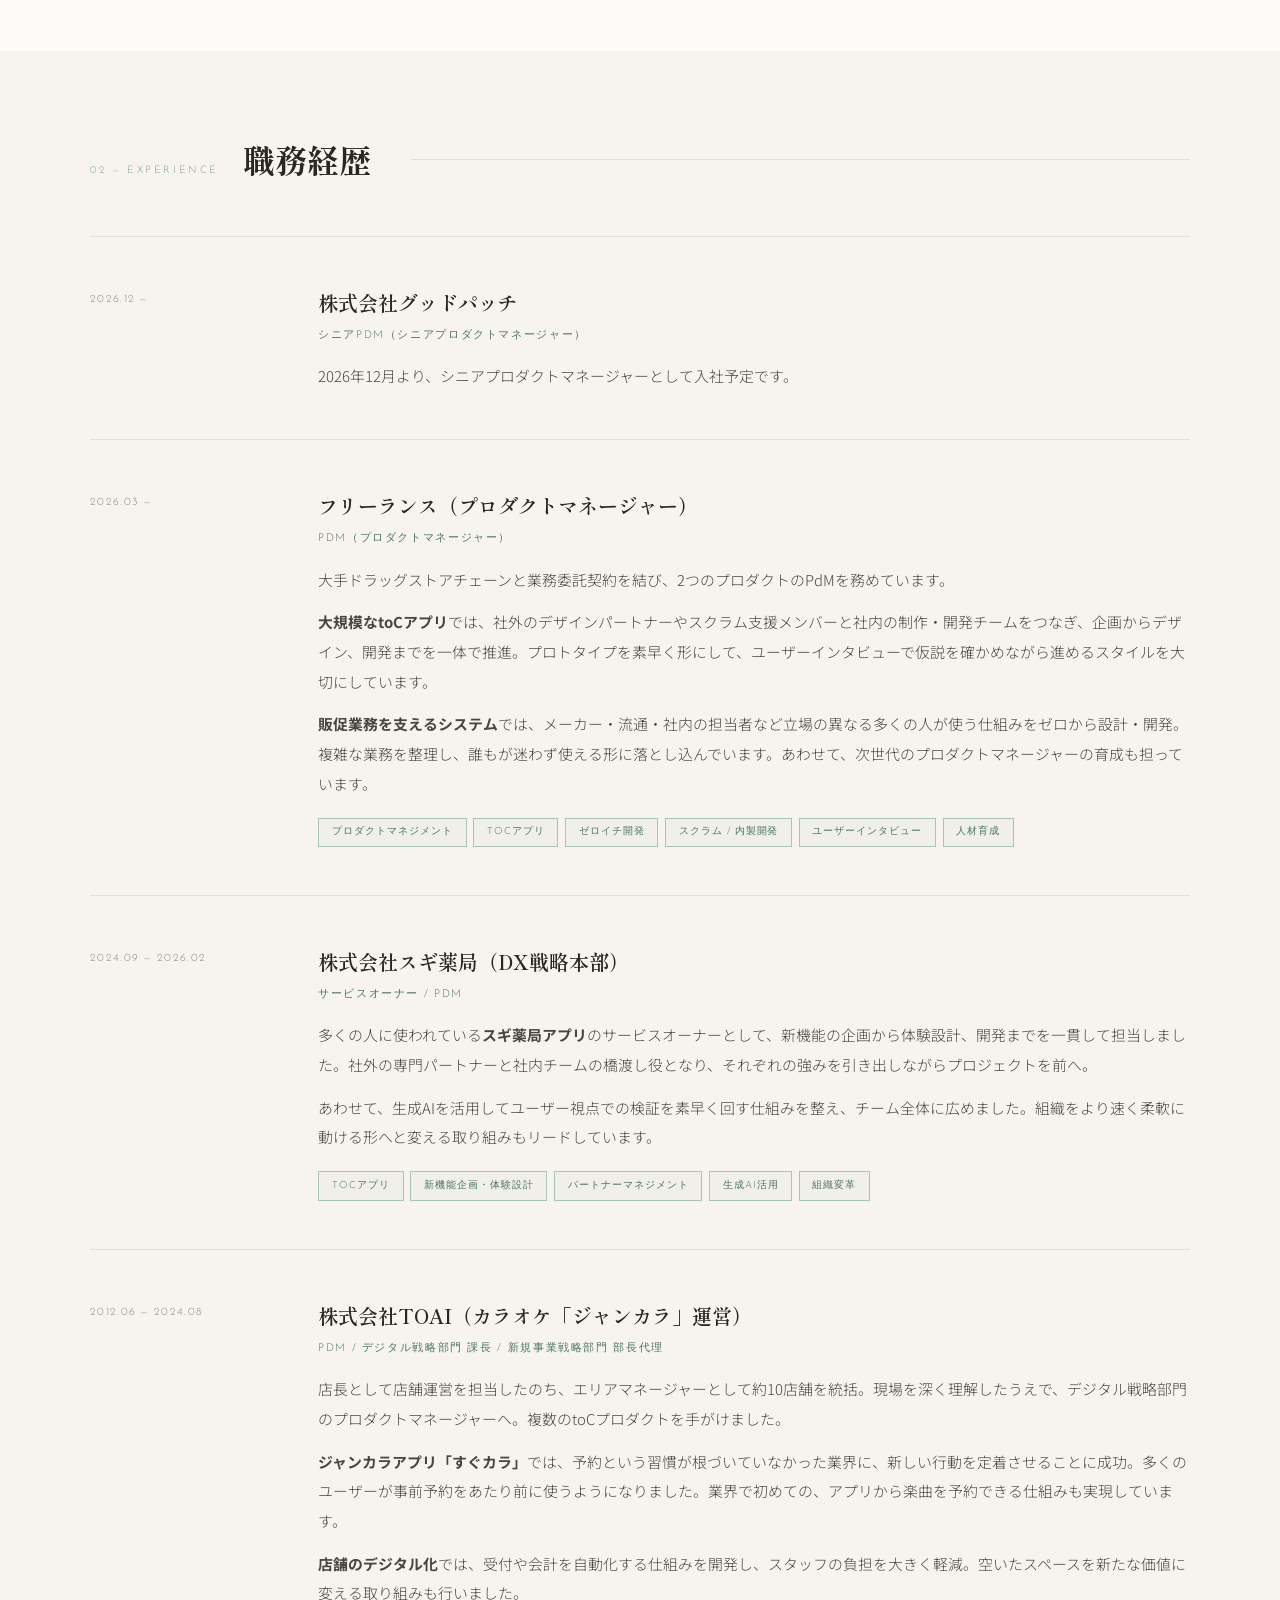
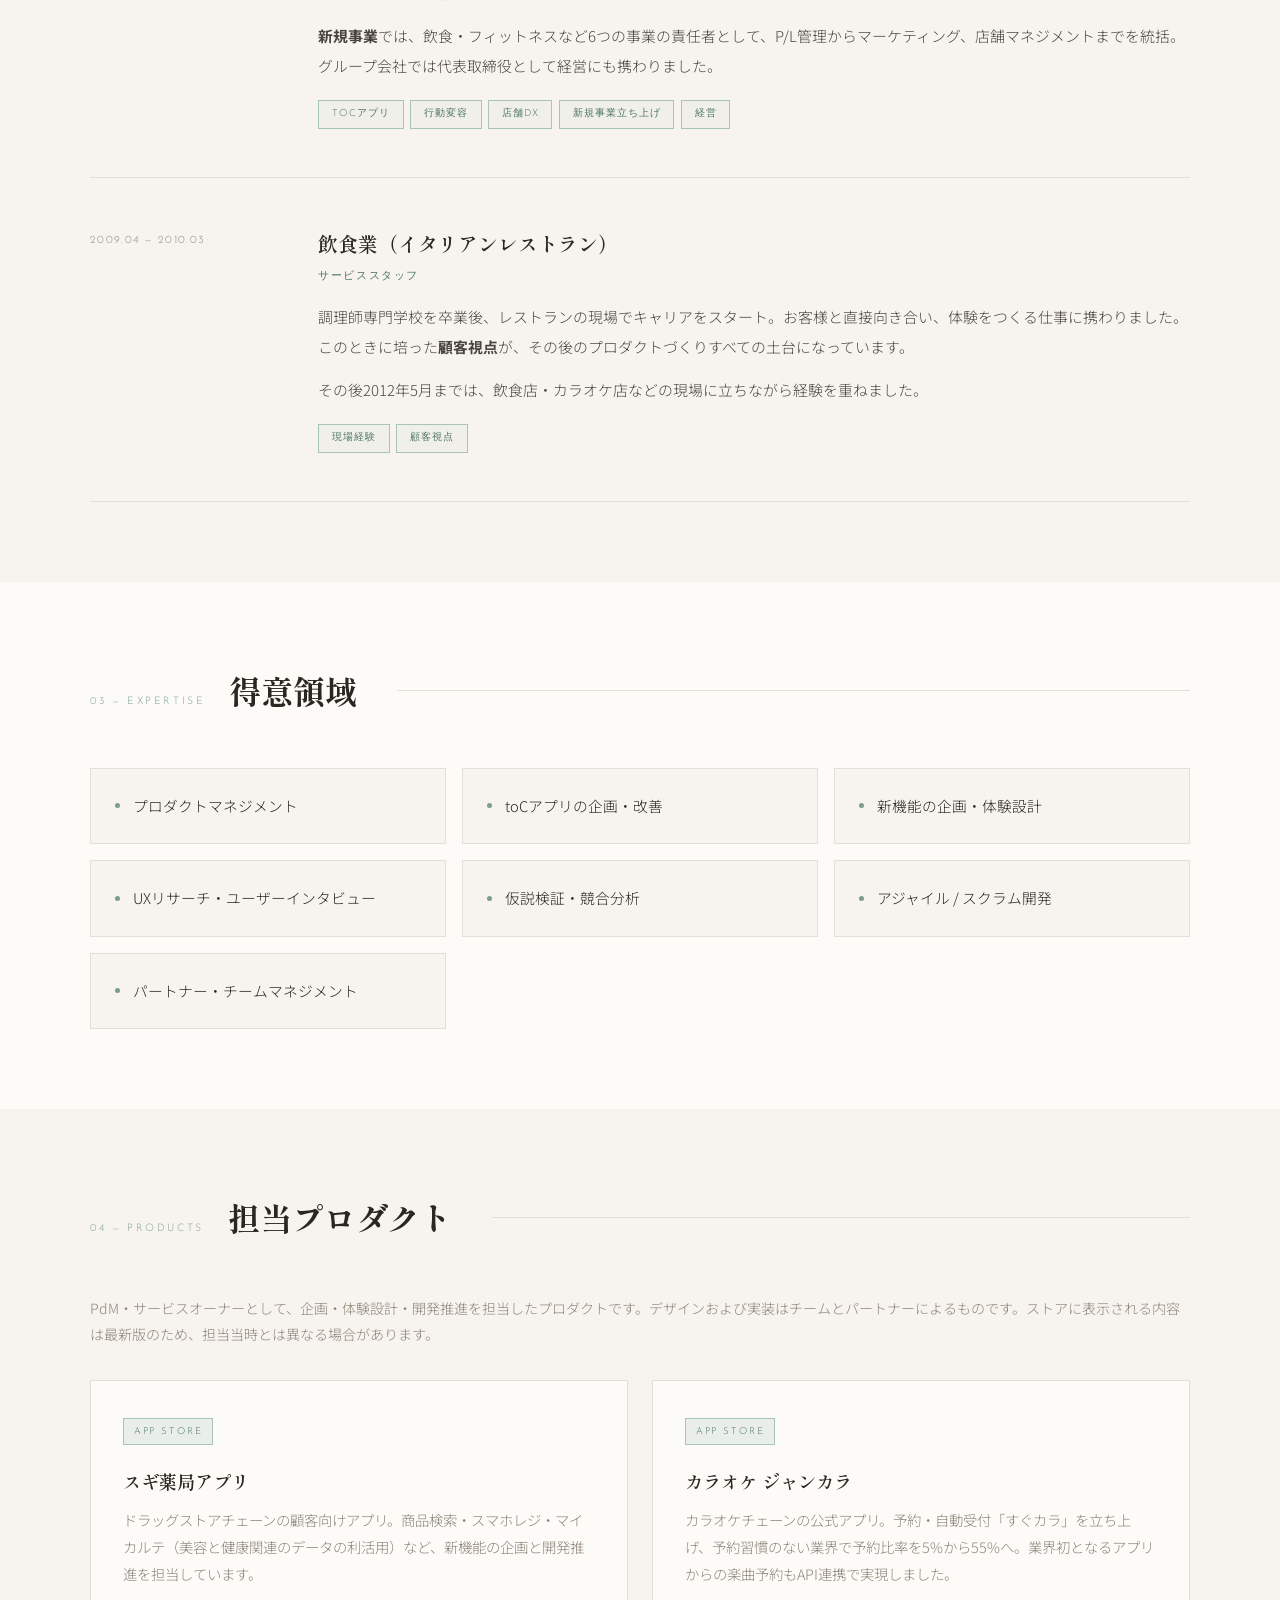
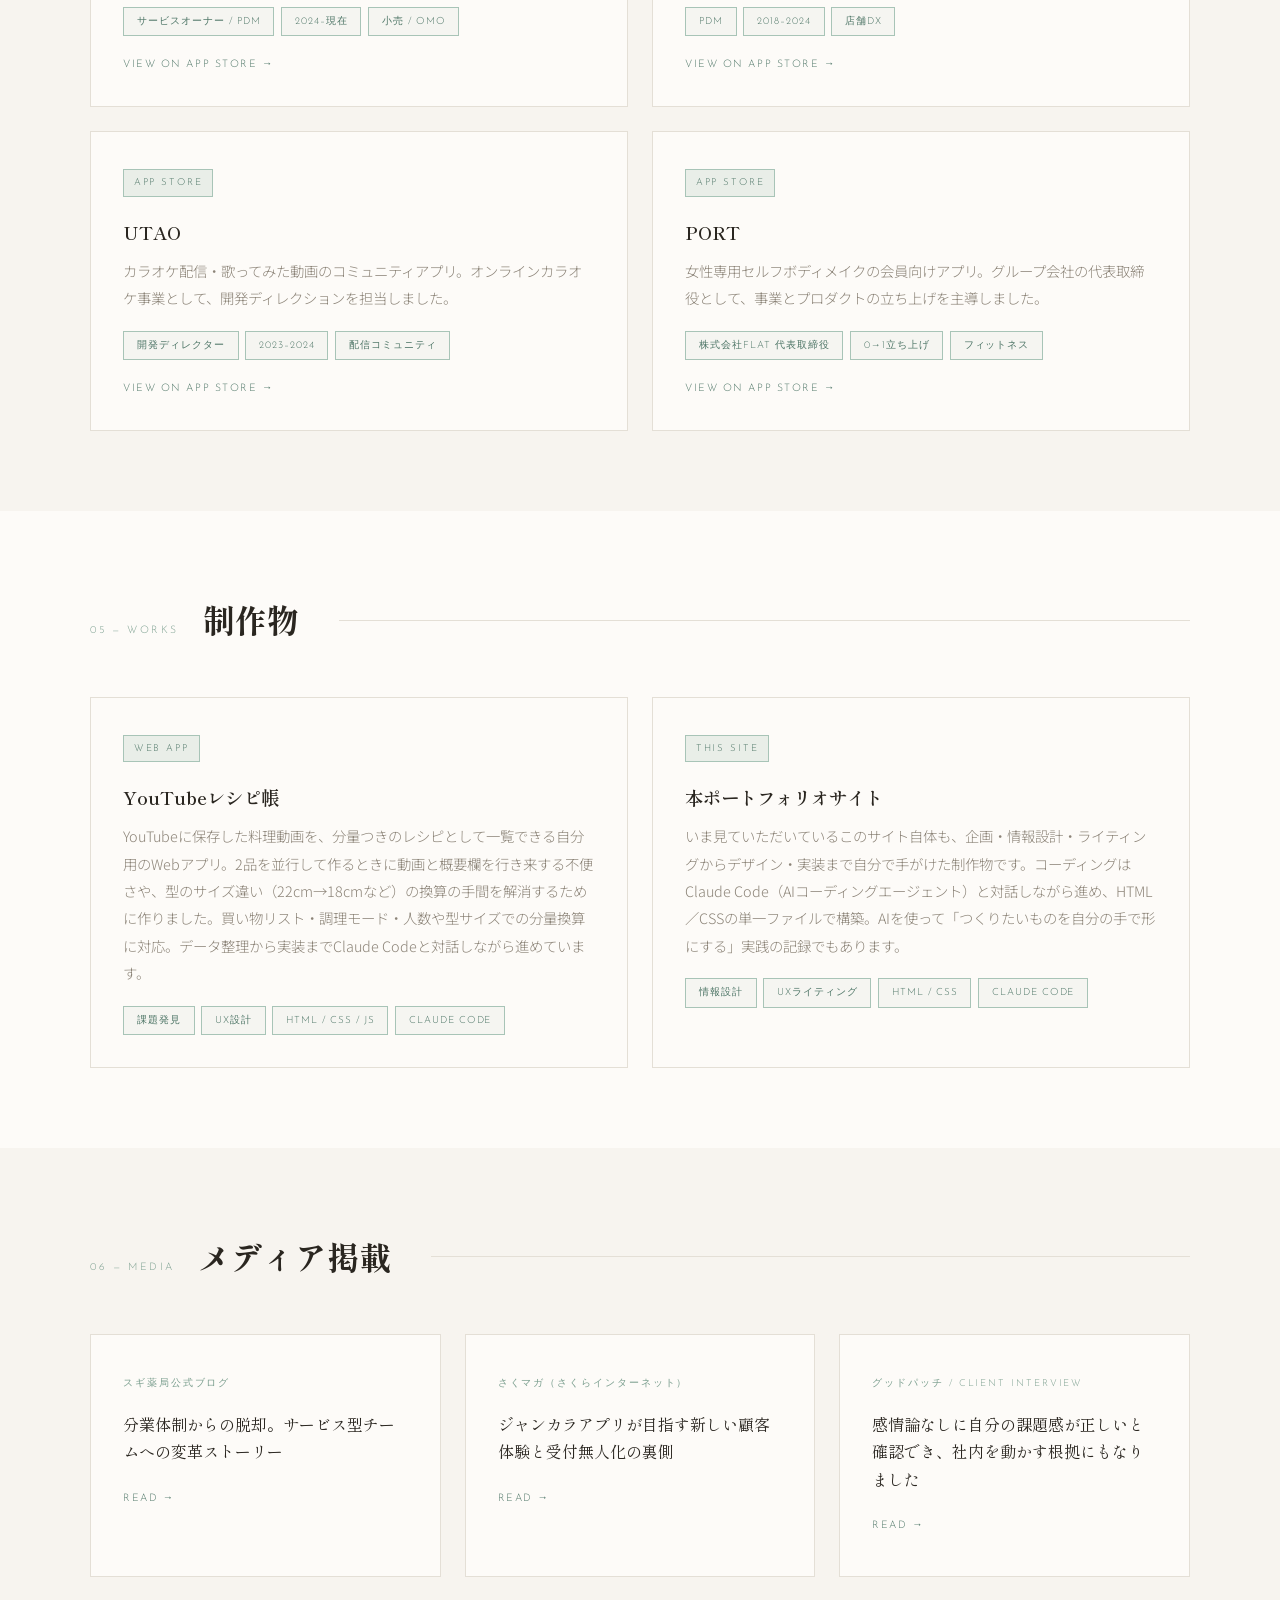
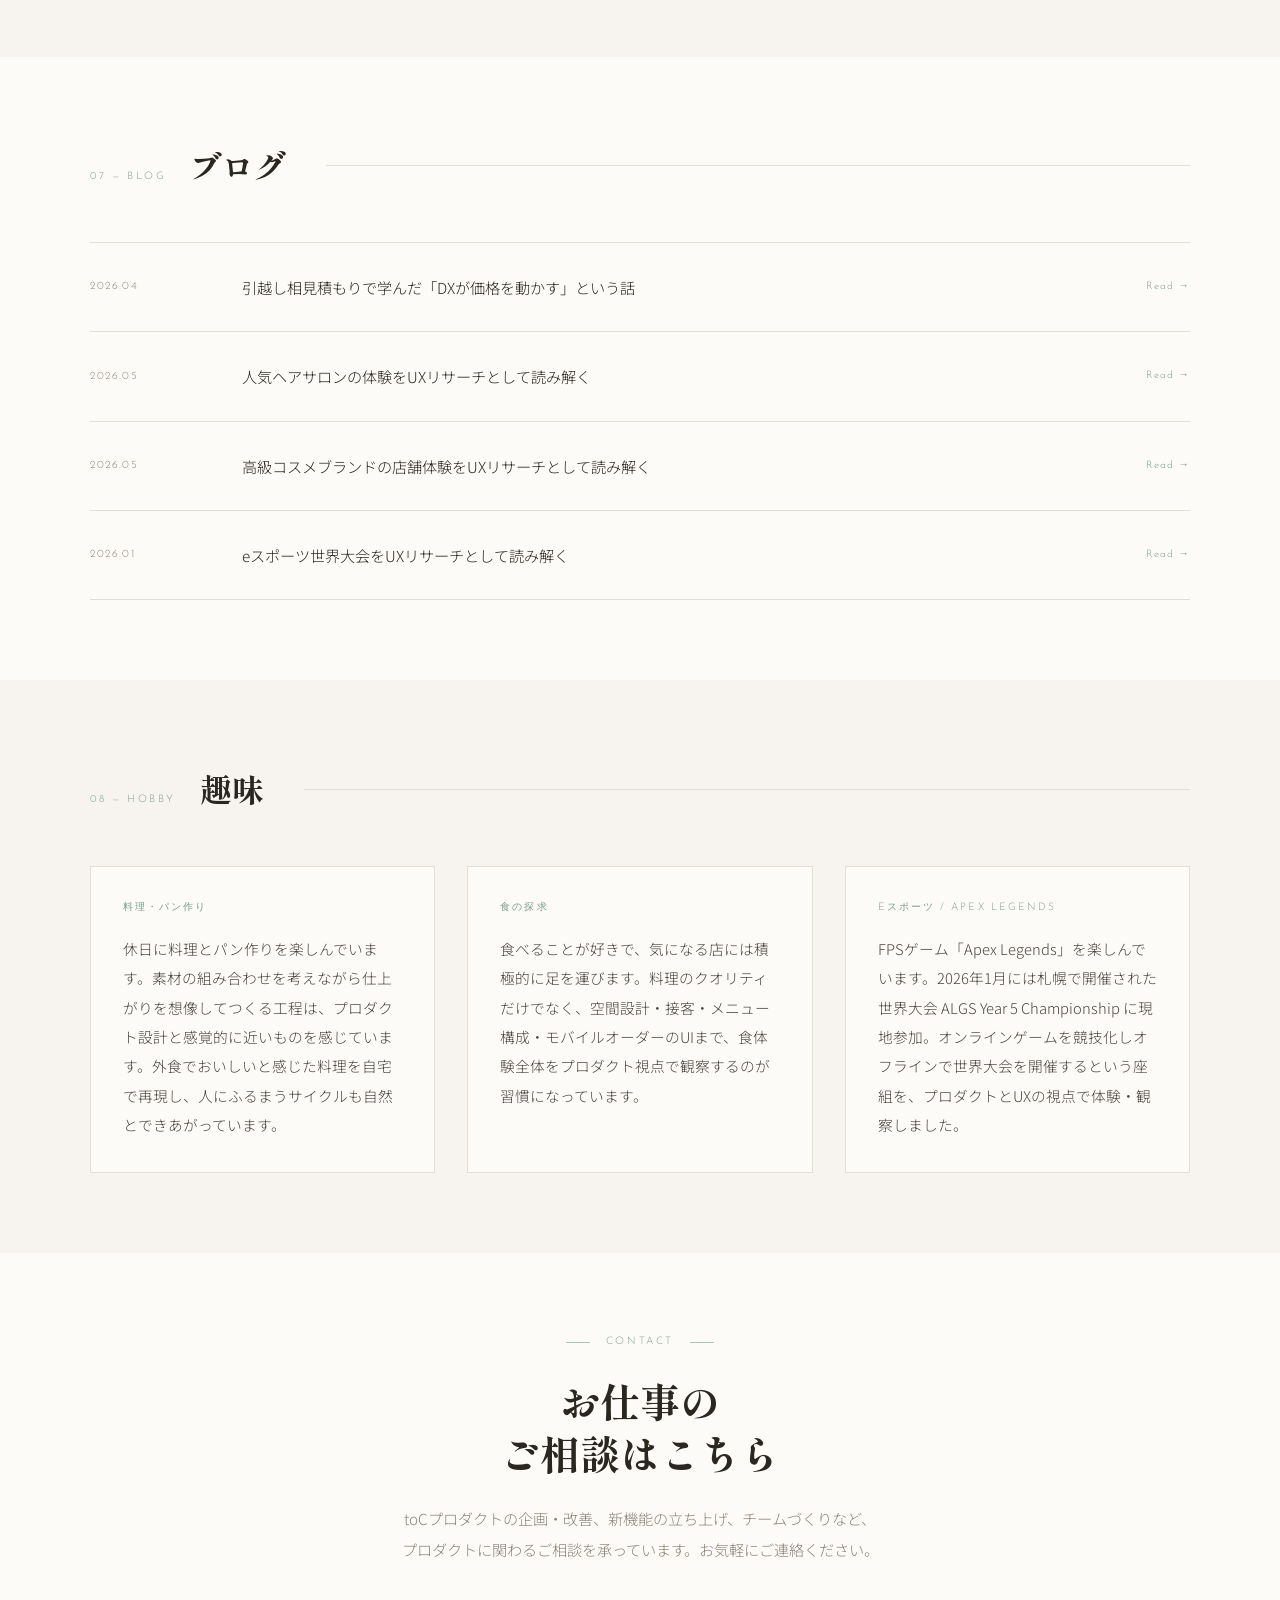
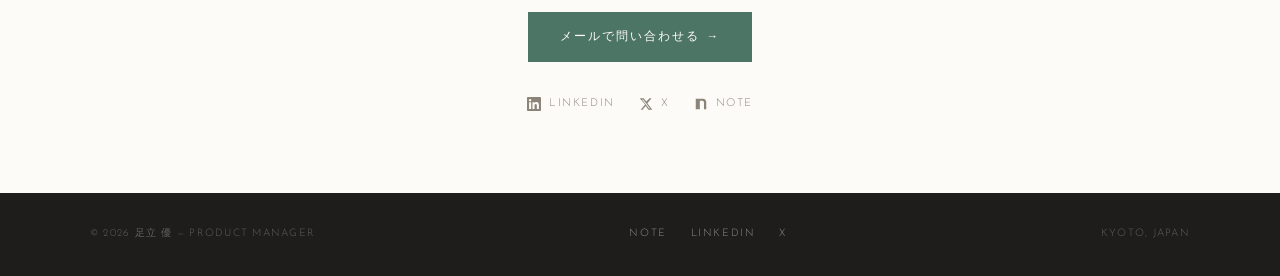
==== commit 5846410b: "Add YouTube recipe app and Goodpatch experience - Add the recipe app under /recipes/ (noindex) and l" ====
--- a/index.html
+++ b/index.html
@@ -666,6 +666,15 @@
   <div class="exp-list">
 
     <div class="exp-item fade-in">
+      <div class="exp-period">2026.12 —</div>
+      <div>
+        <div class="exp-company">株式会社グッドパッチ</div>
+        <div class="exp-role">シニアPdM（シニアプロダクトマネージャー）</div>
+        <div class="exp-desc">2026年12月より、シニアプロダクトマネージャーとして入社予定です。</div>
+      </div>
+    </div>
+
+    <div class="exp-item fade-in">
       <div class="exp-period">2026.03 —</div>
       <div>
         <div class="exp-company">フリーランス（プロダクトマネージャー）</div>
@@ -819,6 +828,17 @@
     <div class="section-line"></div>
   </div>
   <div class="works-grid fade-in">
+    <a href="recipes/" target="_blank" rel="noopener" class="work-card">
+      <div class="work-badge">Web App</div>
+      <div class="work-name">YouTubeレシピ帳</div>
+      <div class="work-desc">YouTubeに保存した料理動画を、分量つきのレシピとして一覧できる自分用のWebアプリ。2品を並行して作るときに動画と概要欄を行き来する不便さや、型のサイズ違い（22cm→18cmなど）の換算の手間を解消するために作りました。買い物リスト・調理モード・人数や型サイズでの分量換算に対応。データ整理から実装までClaude Codeと対話しながら進めています。</div>
+      <div class="work-tags">
+        <span class="exp-tag">課題発見</span>
+        <span class="exp-tag">UX設計</span>
+        <span class="exp-tag">HTML / CSS / JS</span>
+        <span class="exp-tag">Claude Code</span>
+      </div>
+    </a>
     <div class="work-card work-card-static">
       <div class="work-badge">This Site</div>
       <div class="work-name">本ポートフォリオサイト</div>
